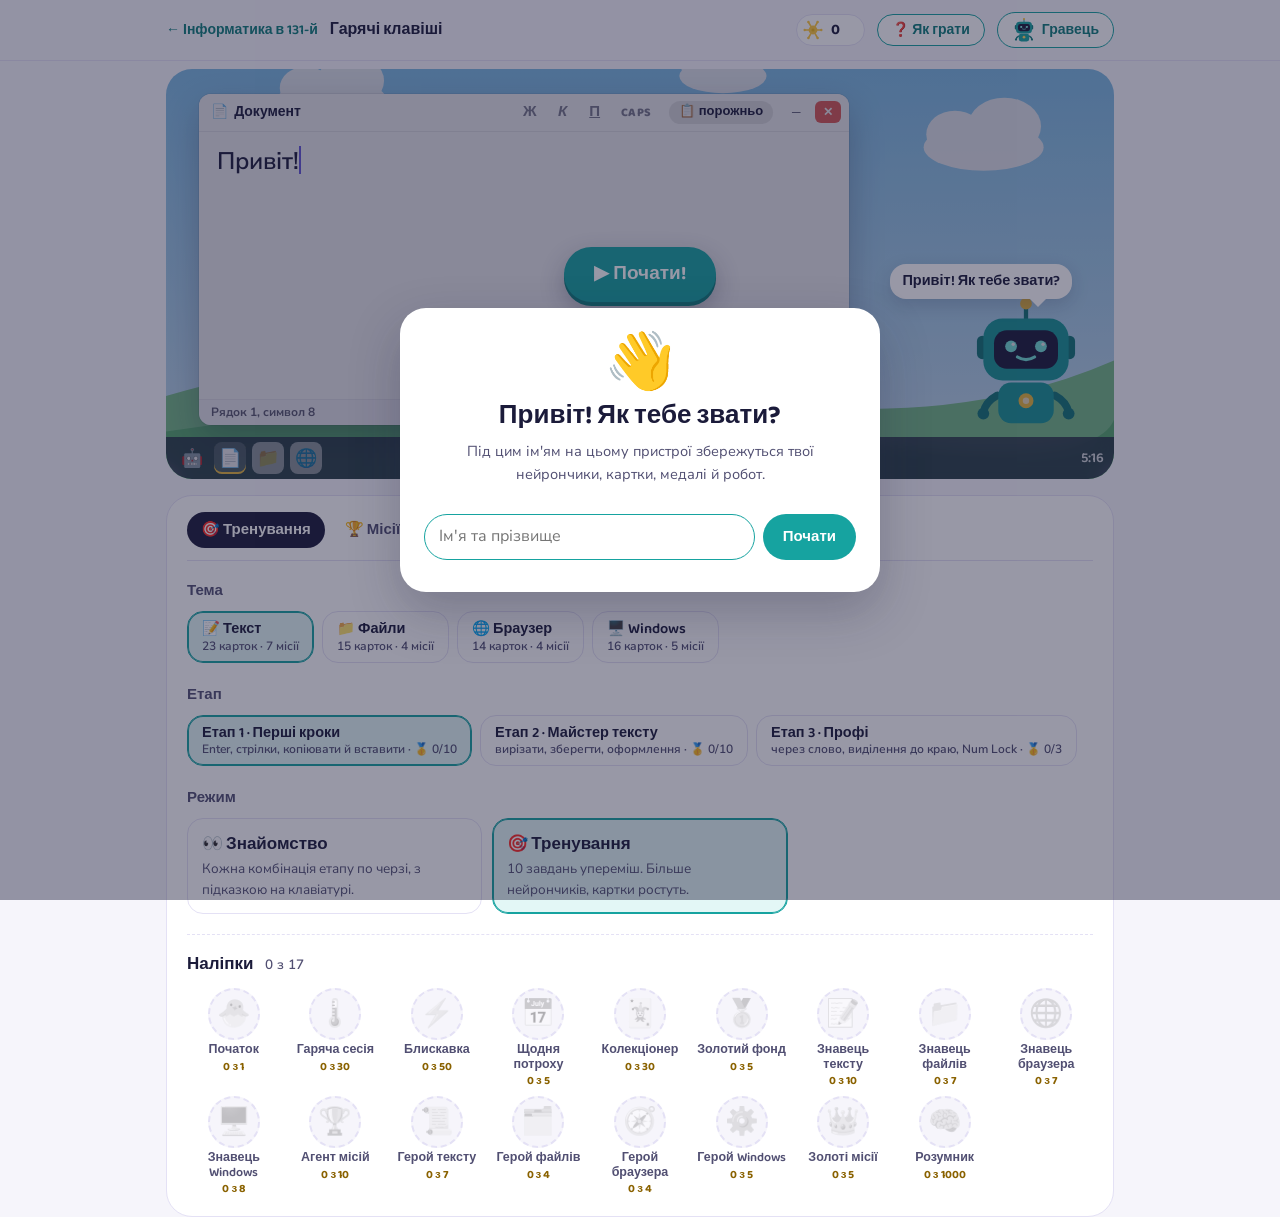
==== index.html @ dd0ccffc "Show a complete sticker with a solid yellow circle A sticker whose progress is complete but not yet " ====
<!DOCTYPE html>
<html lang="uk">
<head>
<meta charset="UTF-8">
<meta name="viewport" content="width=device-width, initial-scale=1.0">
<title>Гарячі клавіші · Інформатика в 131-й</title>
<link rel="stylesheet" href="fonts/fonts.css">
<link rel="manifest" href="manifest.webmanifest">
<link rel="icon" type="image/png" href="icons/icon-192.png">
<meta name="theme-color" content="#16A3A0">
<style>
  :root{
    --bg:#F6F5FB; --ink:#1B1B3A; --ink-soft:#514F72; --surface:#FFFFFF; --line:#E4E1F5;
    --purple:#6C5CE7; --purple-dark:#5340c9; --teal:#16A3A0; --teal-dark:#0E7C7A; --coral:#FF6B4A;
    --yellow:#FFC93C; --pink:#FF5D9E; --blue:#2D9CDB;
    --radius-s:10px; --radius-m:16px; --radius-l:26px;
    --key-plain:#F3F2FA; --key-mod:#E6E2FF;
  }
  *{box-sizing:border-box;}
  body{margin:0; background:var(--bg); color:var(--ink); font-family:'Nunito Sans',sans-serif; line-height:1.6; -webkit-font-smoothing:antialiased;}
  h1,h2,h3{font-family:'Baloo 2',sans-serif; font-weight:700; margin:0; color:var(--ink);}
  button{font:inherit;}
  [hidden]{display:none !important;}
  .container{max-width:980px; margin:0 auto; padding:0 16px;}

  /* ---------- Верхня панель ---------- */
  .topbar{position:sticky; top:0; z-index:10; background:rgba(246,245,251,.92); backdrop-filter:blur(6px); border-bottom:1px solid var(--line);}
  .topbar-inner{max-width:980px; margin:0 auto; padding:12px 16px; display:flex; align-items:center; gap:12px;}
  .back-link{font-family:'Baloo 2',sans-serif; font-weight:600; font-size:14px; color:var(--teal-dark); text-decoration:none; white-space:nowrap;}
  .back-link:hover{text-decoration:underline;}
  .game-title{font-family:'Baloo 2',sans-serif; font-weight:700; font-size:16px; white-space:nowrap; overflow:hidden; text-overflow:ellipsis; color:var(--ink); text-decoration:none;}
  .game-title:hover{color:var(--teal-dark);}
  .top-btn{font-family:'Baloo 2',sans-serif; font-weight:700; font-size:14px; border:1.5px solid var(--teal); background:var(--surface); color:var(--teal-dark); border-radius:999px; padding:4px 14px; cursor:pointer; white-space:nowrap;}
  .top-btn:hover{background:#E3F7F6;}
  @media (max-width:560px){ .game-title{display:none;} .top-btn .long{display:none;} .top-btn{padding:4px 11px;} .topbar-inner{gap:8px;} }
  main{padding:16px 0 40px;}

  .neuron-counter{display:flex; align-items:center; gap:6px; margin-left:auto; background:var(--surface); border:1.5px solid var(--line); border-radius:999px; padding:3px 12px 3px 4px; font-family:'Baloo 2',sans-serif; font-weight:700; font-size:15px; white-space:nowrap;}
  .neuron-counter svg{width:24px; height:24px;}
  #neuronCount{display:inline-block; min-width:1.4em; transition:transform .25s ease;}
  #neuronCount.pop{transform:scale(1.35);}
  .nico{display:inline-block; width:1.15em; height:1.15em; vertical-align:-.22em;}
  .player-btn{display:inline-flex; align-items:center; gap:6px; max-width:200px; overflow:hidden; text-overflow:ellipsis;}
  .pb-bot{display:inline-block; width:24px; flex-shrink:0;}
  .pb-bot svg{display:block; width:100%; height:auto;}

  /* ---------- Робочий стіл ---------- */
  .desk{position:relative; margin-top:8px; height:clamp(320px, 44vw, 410px); border-radius:var(--radius-l); overflow:hidden;
    background-color:#BFE6FF; background-size:cover; background-position:center bottom; user-select:none;}
  .appwin{position:absolute; left:3.5%; top:6%; width:min(650px, 70%); bottom:54px; display:flex; flex-direction:column;
    background:var(--w-bg); color:var(--w-ink); border-radius:12px; overflow:hidden; box-shadow:0 14px 34px rgba(27,27,58,.28), 0 0 0 1px rgba(27,27,58,.08);}
  .titlebar{display:flex; align-items:center; gap:6px; height:38px; flex:none; padding:0 8px 0 12px; background:var(--w-head); color:var(--w-head-ink);
    font-family:'Baloo 2',sans-serif; font-weight:700; font-size:14px; border-bottom:1px solid rgba(27,27,58,.08);}
  .titlebar .t{flex:1; min-width:60px; white-space:nowrap; overflow:hidden; text-overflow:ellipsis;}
  .titlebar .wbtn{width:26px; height:22px; border-radius:6px; display:flex; align-items:center; justify-content:center; font-size:12px; opacity:.75;
    border:none; background:none; color:inherit; padding:0; font-family:inherit; cursor:pointer;}
  .titlebar .wbtn:hover{opacity:1; background:rgba(127,127,127,.22);}
  .appwin{transition:transform .28s ease, opacity .28s ease; transform-origin:8% 112%;}
  .appwin.min{transform:scale(.06); opacity:0; pointer-events:none;}
  .appwin.closed{transform:scale(.9); opacity:0; pointer-events:none;}
  .tbi.start{cursor:pointer;}
  .start-menu{position:absolute; left:8px; bottom:48px; z-index:5; width:min(320px, 70%); background:rgba(27,27,58,.95); color:#fff; border-radius:12px; padding:12px;
    display:grid; grid-template-columns:repeat(2, 1fr); gap:8px; box-shadow:0 10px 30px rgba(0,0,0,.3);}
  .start-menu .sm-title, .start-menu .sm-foot{grid-column:1 / -1; font-family:'Baloo 2',sans-serif; font-weight:700; font-size:13px; opacity:.8;}
  .start-menu .sm-foot{padding-top:6px; border-top:1px solid rgba(255,255,255,.15);}
  .start-menu button{display:flex; align-items:center; gap:8px; border:none; border-radius:10px; padding:8px 10px; background:rgba(255,255,255,.1); color:#fff;
    font-family:'Baloo 2',sans-serif; font-weight:700; font-size:14px; cursor:pointer; text-align:left;}
  .start-menu button span{font-size:20px;}
  .start-menu button:hover{background:rgba(255,255,255,.2);}
  .start-menu button.on{outline:2px solid var(--yellow);}
  .wctl{cursor:pointer; border-radius:4px; padding:0 3px;}
  .wctl:hover{background:rgba(127,127,127,.25);}
  .os .wctl{pointer-events:auto;}
  .oswin .ttl .ctls{display:flex; gap:4px;}
  .titlebar .wbtn.x{background:rgba(232,69,60,.85); color:#fff; opacity:1; border:none; padding:0; font:inherit; font-size:12px; cursor:pointer;}
  .titlebar .wbtn.x:hover{background:#E8453C;}
  .tb{min-width:26px; height:24px; padding:0 6px; border-radius:6px; display:flex; align-items:center; justify-content:center; font-family:'Baloo 2',sans-serif; font-size:15px; color:inherit; opacity:.55; border:1.5px solid transparent;}
  .tb.on{opacity:1; border-color:var(--w-caret); background:rgba(255,255,255,.12);}
  .tb.b{font-weight:800;} .tb.i{font-style:italic;} .tb.u{text-decoration:underline;}
  .tb.caps{font-size:12px; font-weight:800; letter-spacing:.5px;}
  .clip{display:flex; align-items:center; gap:4px; max-width:34%; margin:0 4px; padding:1px 10px; border-radius:999px; background:rgba(127,127,127,.16); font-size:13px; white-space:nowrap; overflow:hidden; text-overflow:ellipsis; font-weight:700;}
  .clip.flash{animation:flash .6s ease;}
  @keyframes flash{30%{background:var(--yellow); color:var(--ink); transform:scale(1.08);}}
  .doc{flex:1; overflow:auto; padding:10px 18px; font-size:clamp(16px, min(2.3vw, 3.4vh), 24px); font-weight:600; line-height:1.6; white-space:pre-wrap; word-break:break-word; cursor:text;}
  .doc .b{font-weight:800;} .doc .i{font-style:italic;} .doc .u{text-decoration:underline; text-decoration-thickness:2px; text-underline-offset:3px;}
  .doc .s{background:var(--w-sel); border-radius:2px;}
  .caret{display:inline-block; width:0; height:1.15em; vertical-align:-.2em; border-left:2.5px solid var(--w-caret); margin-right:-2.5px; animation:blink 1s steps(1) infinite;}
  .desk.typing .caret{animation:none;}
  @keyframes blink{50%{border-left-color:transparent;}}
  @media (max-height:760px){ body.playing .statusbar{display:none;} }
  .statusbar{display:flex; gap:14px; padding:3px 12px; font-size:12px; font-weight:700; opacity:.7; background:var(--w-bar); border-top:1px solid rgba(27,27,58,.07);}
  .saved-toast{position:absolute; right:12px; top:44px; padding:3px 12px; border-radius:999px; background:#16803C; color:#fff; font-family:'Baloo 2',sans-serif; font-weight:700; font-size:13px; opacity:0; transition:opacity .2s ease;}
  .saved-toast.show{opacity:1;}
  .appwin.shake{animation:shake .32s ease;}
  @keyframes shake{25%{transform:translateX(-6px);} 50%{transform:translateX(5px);} 75%{transform:translateX(-3px);}}

  .taskbar{position:absolute; left:0; right:0; bottom:0; height:42px; display:flex; align-items:center; gap:6px; padding:0 10px;
    background:rgba(27,27,58,.72); backdrop-filter:blur(6px); color:#fff;}
  .tbi{width:32px; height:32px; border-radius:8px; display:flex; align-items:center; justify-content:center; font-size:18px; opacity:.55;}
  .tbi.on{opacity:1; background:rgba(255,255,255,.16); box-shadow:inset 0 -2px 0 var(--yellow);}
  button.tbi{border:none; color:inherit; padding:0; font:inherit; font-size:18px; cursor:pointer;}
  button.tbi:hover{background:rgba(255,255,255,.26);}
  .tbi.on.min{background:none; box-shadow:inset 0 -2px 0 rgba(255,255,255,.55);}
  .tbi.start{opacity:1;}
  .clock{margin-left:10px; font-family:'Baloo 2',sans-serif; font-weight:600; font-size:14px; opacity:.9;}
  .tb-stats{display:flex; gap:6px; margin-left:auto; min-width:0; overflow:hidden;}
  .tb-stats .stat{background:rgba(255,255,255,.14); color:rgba(255,255,255,.85); border-radius:999px; padding:1px 10px; font-size:12px; white-space:nowrap;}
  .tb-stats .stat b{font-family:'Baloo 2',sans-serif; font-weight:800; font-size:14.5px; color:#fff; margin-right:3px;}
  .tb-stats .stat.hot{background:rgba(255,201,60,.45);}
  .tb-stats .stat.warn{background:rgba(232,69,60,.7);}
  @media (max-width:700px){ .tb-stats .stat:nth-child(n+4){display:none;} }
  body.playing .desk{height:clamp(240px, calc(100vh - 420px), 410px);}

  .robot{position:absolute; right:2.5%; bottom:46px; width:clamp(84px, 13vw, 128px); z-index:2; transition:transform .2s ease;}
  .robot svg{display:block; width:100%; height:auto; overflow:visible;}
  .robot.hop{animation:hop .5s ease;}
  @keyframes hop{40%{transform:translateY(-12px);}}
  /* Жарти робота: клік по тулубу чи голові */
  .robot{cursor:pointer;}
  .robot.giggle{animation:giggle 1.4s ease;}
  @keyframes giggle{10%,30%,50%,70%{transform:rotate(-6deg) translateY(-3px);} 20%,40%,60%,80%{transform:rotate(6deg);}}
  .robot.salute{animation:salute .9s ease;}
  @keyframes salute{20%{transform:translateY(-6px) scale(1.06);} 45%{transform:translateY(0) scale(1);}}
  .robot.horse{animation:horse 1.8s ease;}
  @keyframes horse{15%,45%,75%{transform:translateY(-10px) rotate(-4deg);} 30%,60%,90%{transform:translateY(0) rotate(3deg);}}
  .robot .acc{transform-box:view-box;}
  .robot.cap-flip .acc{transform-origin:60px 0; animation:capflip 3s ease;}
  @keyframes capflip{12%,88%{transform:scaleX(-1);}}
  .robot.bow-fly{animation:bowfly 2s ease;}
  @keyframes bowfly{30%,70%{transform:translateY(-34px);}}
  .robot.bow-fly .acc{transform-origin:78px 22px; animation:bowspin 2s linear;}
  @keyframes bowspin{to{transform:rotate(1440deg);}}
  .robot.antenna{animation:salute .6s ease 2;}
  .robot.cool{animation:cool 2.4s ease;}
  @keyframes cool{20%,80%{transform:rotate(-6deg) translateY(-3px);}}
  .robot.vroom{animation:vroom 2.8s ease;}
  @keyframes vroom{5%,15%,25%,35%,45%{transform:translateX(-2px) rotate(-1deg);} 10%,20%,30%,40%,50%{transform:translateX(2px) rotate(1deg);}
    65%,80%{transform:translateX(-40px) rotate(-8deg);}}
  .robot.shake{animation:shake .5s ease 2;}
  @keyframes shake{20%,60%{transform:translateX(-6px);} 40%,80%{transform:translateX(6px);}}
  .robot.drain{animation:drain 2.6s ease;}
  @keyframes drain{40%,85%{transform:translateY(8px) scaleY(.9) rotate(-4deg); filter:grayscale(.8) brightness(.7);}}
  .robot.panic{animation:panic .4s ease 6;}
  @keyframes panic{25%{transform:translateY(-14px) rotate(-8deg);} 75%{transform:translateY(-14px) rotate(8deg);}}
  .bubble{position:absolute; right:calc(2.5% + 18px); bottom:calc(46px + clamp(84px, 13vw, 128px) * 1.05); z-index:5; max-width:min(260px, 30%);
    background:#fff; color:var(--ink); border-radius:16px; padding:8px 12px; font-family:'Baloo 2',sans-serif; font-weight:600; font-size:14.5px; line-height:1.3;
    box-shadow:0 6px 18px rgba(27,27,58,.18);}
  .bubble::after{content:""; position:absolute; right:26px; bottom:-8px; border:8px solid transparent; border-top-color:#fff; border-bottom:0;}
  .bubble:empty{display:none;}
  .bubble.ok{background:#DDF4E6;} .bubble.ok::after{border-top-color:#DDF4E6;}
  .bubble.bad{background:#FFE9E2;} .bubble.bad::after{border-top-color:#FFE9E2;}
  @media (max-width:700px){
    .appwin{width:auto; right:3.5%;}
    .robot{width:64px; bottom:48px; opacity:.95;}
    .bubble{max-width:62%; bottom:118px; font-size:13px;}
  }
  .start-over{position:absolute; inset:0; z-index:4; display:flex; align-items:center; justify-content:center; background:rgba(27,27,58,.12);}
  .start-over{pointer-events:none;}
  .start-over .btn{pointer-events:auto; box-shadow:0 4px 0 var(--teal-dark), 0 10px 24px rgba(27,27,58,.3);}
  .focus-note{position:absolute; inset:0; z-index:5; display:flex; align-items:center; justify-content:center; background:rgba(251,250,254,.8);
    font-family:'Baloo 2',sans-serif; font-size:20px; font-weight:700; color:var(--teal-dark); cursor:pointer;}

  /* ---------- Панелі ---------- */
  .panel{background:var(--surface); border:1.5px solid var(--line); border-radius:var(--radius-l); padding:20px; margin-top:16px;}
  .tabs{display:flex; gap:6px; flex-wrap:wrap; margin:-4px 0 18px; padding-bottom:12px; border-bottom:1.5px solid var(--line);}
  .tab{font-family:'Baloo 2',sans-serif; font-weight:700; font-size:15px; border:none; background:none; color:var(--ink-soft); padding:6px 14px; border-radius:999px; cursor:pointer;}
  .tab:hover{background:var(--bg);}
  .tab.on{background:var(--ink); color:#fff;}
  .tab-count{font-size:12px; background:var(--yellow); color:var(--ink); border-radius:999px; padding:0 7px; margin-left:2px;}
  .opt + .opt{margin-top:20px;}
  .opt h3{font-size:15px; color:var(--ink-soft); margin-bottom:8px;}
  .seg{display:flex; flex-wrap:wrap; gap:8px;}
  .seg button{font-family:'Baloo 2',sans-serif; font-weight:600; font-size:14.5px; line-height:1.25; text-align:left; border:1.5px solid var(--line); background:var(--surface); color:var(--ink); padding:8px 14px; border-radius:var(--radius-m); cursor:pointer; transition:all .15s ease;}
  .seg button small{display:block; font-family:'Nunito Sans',sans-serif; font-weight:600; font-size:12px; color:var(--ink-soft);}
  .seg button:hover:not(:disabled){border-color:var(--teal);}
  .seg button.on{background:#E3F7F6; border-color:var(--teal); box-shadow:inset 0 0 0 1px var(--teal);}
  .seg button:disabled{opacity:.45; cursor:not-allowed;}
  .note-small{font-size:13px; color:var(--ink-soft); margin:6px 0 0;}

  .btn{font-family:'Baloo 2',sans-serif; font-weight:700; font-size:15px; border:none; border-radius:999px; padding:10px 20px; cursor:pointer;}
  .btn-primary{background:var(--teal); color:#fff;}
  .btn-primary:hover{background:var(--teal-dark);}
  .btn-big{font-size:19px; padding:12px 30px; box-shadow:0 4px 0 var(--teal-dark);}
  .btn-big:active{transform:translateY(2px); box-shadow:0 2px 0 var(--teal-dark);}
  .btn-ghost{background:var(--bg); color:var(--ink); border:1.5px solid var(--line);}
  .btn-ghost:hover{border-color:var(--teal);}
  .btn-small{font-size:13.5px; padding:7px 14px;}
  .btn:disabled{opacity:.5; cursor:not-allowed;}
  .link-btn{border:none; background:none; color:var(--teal-dark); font-weight:700; font-size:12.5px; cursor:pointer; padding:0; text-decoration:underline;}
  .link-btn.danger{color:#C2410C;}

  /* Вибір: шпалери, робот, теми */
  .cards{display:grid; gap:10px; grid-template-columns:repeat(auto-fill, minmax(118px, 1fr));}
  .pick{position:relative; border:1.5px solid var(--line); background:var(--surface); border-radius:var(--radius-m); padding:0; cursor:pointer; overflow:hidden; text-align:center; transition:all .15s ease;}
  .pick:hover:not(:disabled){border-color:var(--teal); transform:translateY(-2px);}
  .pick.on{border-color:var(--teal); box-shadow:0 0 0 2px var(--teal);}
  .pick:disabled{cursor:not-allowed;}
  .pick .label{display:block; font-family:'Baloo 2',sans-serif; font-weight:700; font-size:14.5px; line-height:1.2; padding:7px 6px 2px;}
  .pick small{display:block; font-size:11.5px; font-weight:600; color:var(--ink-soft); line-height:1.25; padding:0 6px 8px;}
  .pick .label:last-child{padding-bottom:10px;}
  .wall-prev{height:62px; background-size:cover; background-position:center bottom;}
  .pick:disabled .wall-prev, .pick:disabled .theme-prev{filter:grayscale(1) opacity(.45);}
  .pick .bot-prev{display:block; width:62px; margin:10px auto 0;}
  .pick .bot-prev svg{display:block; width:100%; height:auto; overflow:visible;}
  .pick:disabled .bot-prev svg{filter:brightness(0) opacity(.16);}
  .theme-prev{height:62px; padding:10px 12px 0; background:var(--bg);}
  .theme-prev i{display:block; height:100%; border-radius:8px 8px 0 0; overflow:hidden; box-shadow:0 0 0 1px rgba(27,27,58,.1);}
  .theme-prev i::before{content:""; display:block; height:12px; background:var(--h);}
  .theme-prev i::after{content:"Аа|"; display:block; padding:2px 8px; text-align:left; font-weight:800; font-size:14px; background:var(--b); color:var(--k); height:100%;}
  .swatches{display:flex; gap:10px; margin-top:12px; flex-wrap:wrap;}
  .swatch{width:34px; height:34px; border-radius:50%; border:3px solid #fff; box-shadow:0 0 0 1.5px var(--line); cursor:pointer; padding:0;}
  .swatch.on{box-shadow:0 0 0 3px var(--ink);}

  /* Режими */
  .modes{display:grid; grid-template-columns:repeat(auto-fill, minmax(min(280px, 100%), 1fr)); gap:10px;}
  .mode{text-align:left; border:1.5px solid var(--line); background:var(--surface); border-radius:var(--radius-m); padding:12px 14px; cursor:pointer; transition:all .15s ease; font-size:13.5px; color:var(--ink-soft);}
  .mode b{display:block; font-family:'Baloo 2',sans-serif; font-weight:700; font-size:17px; color:var(--ink);}
  .mode:hover{border-color:var(--teal);}
  .mode.on{background:#E3F7F6; border-color:var(--teal); box-shadow:inset 0 0 0 1px var(--teal);}

  /* ---------- Гра ---------- */
  .play-panel{position:relative;}
  .exit-btn{position:absolute; top:14px; right:14px; z-index:2; border-radius:999px; border:1.5px solid var(--line); background:var(--surface); color:var(--ink-soft); font-family:'Baloo 2',sans-serif; font-size:14px; font-weight:700; line-height:1; padding:9px 14px; cursor:pointer; white-space:nowrap;}
  .exit-btn:hover{border-color:var(--coral); color:var(--coral);}
  .play-panel{padding-top:14px; padding-bottom:16px;}
  .play-info{font-family:'Baloo 2',sans-serif; font-weight:600; font-size:13px; line-height:1.3; color:var(--ink-soft);}
  .task{display:flex; align-items:center; gap:12px; margin-right:118px; padding:8px 14px; border-radius:var(--radius-m); background:#FBFAFE; border:1.5px solid var(--line);}
  .task-body{flex:1; min-width:0;}
  .task-text{font-family:'Baloo 2',sans-serif; font-weight:700; font-size:clamp(19px, 2.6vw, 25px); line-height:1.25;}
  .task-num{font-family:'Baloo 2',sans-serif; font-weight:800; font-size:14px; color:var(--teal-dark); background:#E3F7F6; border-radius:999px; padding:2px 10px; white-space:nowrap;}
  .hint{display:flex; align-items:center; flex-wrap:wrap; gap:4px 10px; margin:8px 0 10px; font-size:14px; color:var(--ink-soft); min-height:34px;}
  .kbd{display:inline-block; font-family:'Baloo 2',sans-serif; font-weight:800; font-size:16px; line-height:1.5; color:var(--ink); background:var(--surface); border:1.5px solid var(--line); border-bottom-width:3px; border-radius:7px; padding:0 9px; min-width:30px; text-align:center;}
  .kbd.mod{background:var(--key-mod);}
  .plus{font-weight:800; color:var(--ink-soft);}
  .hint-btn{font-family:'Baloo 2',sans-serif; font-weight:700; font-size:14px; border:1.5px dashed var(--yellow); background:#FFFBEF; color:#8A6200; border-radius:999px; padding:3px 14px; cursor:pointer;}
  .hint-btn:hover{background:#FFF4D6;}
  .hint .tipline{font-size:13.5px;}

  /* Екранна клавіатура */
  .kb{--k:min(44px, calc((min(100vw, 980px) - 150px) / 18.5)); --g:4px; display:flex; gap:calc(var(--k) * .5); justify-content:center; user-select:none;}
  .kb-block{display:flex; flex-direction:column; gap:var(--g);}
  .kb-row{display:flex; gap:var(--g);}
  body:not(.fkeys) .kb-row.fn{display:none;}   /* F-клавіші потрібні лише в темах «Файли», «Браузер», «Windows» */
  .kb-row.fn{margin-bottom:calc(var(--k) * .1);}
  .key, .gap{flex:none; width:calc(var(--k) * var(--w, 1) + var(--g) * (var(--w, 1) - 1)); height:calc(var(--k) * .8);}
  .kb-row.fn .key, .kb-row.fn .gap{height:calc(var(--k) * .62);}
  .key{position:relative; border-radius:7px; display:flex; align-items:center; justify-content:center; padding:0 3px;
    font-family:'Baloo 2',sans-serif; font-weight:700; font-size:calc(var(--k) * .3); line-height:1; color:var(--ink); background:var(--key-plain);
    border:1.5px solid rgba(27,27,58,.12); border-bottom-width:3px; transition:transform .08s ease, box-shadow .08s ease, background .08s ease; white-space:nowrap; overflow:hidden;}
  .key.letter{font-size:calc(var(--k) * .4);}
  .key .uk{position:absolute; right:4px; bottom:2px; font-size:calc(var(--k) * .25); color:var(--ink-soft); font-weight:600;}
  .key .up{position:absolute; left:4px; top:2px; font-size:calc(var(--k) * .24); color:var(--ink-soft);}
  .key.mod{background:var(--key-mod);}
  .key.small{font-size:calc(var(--k) * .24);}
  .key.next{background:var(--ink); color:#fff; border-color:var(--ink); transform:translateY(-2px); box-shadow:0 0 0 3px var(--yellow);}
  .key.next .uk, .key.next .up{color:rgba(255,255,255,.7);}
  .key.press{background:var(--yellow); color:var(--ink); transform:translateY(2px); border-bottom-width:1.5px;}
  .key.press .uk, .key.press .up{color:var(--ink);}

  /* ---------- Картки ---------- */
  .stage-title{display:flex; align-items:baseline; gap:10px; margin:18px 0 8px; font-family:'Baloo 2',sans-serif; font-weight:700; font-size:16px;}
  .stage-title:first-child{margin-top:0;}
  .stage-title small{font-family:'Nunito Sans',sans-serif; font-weight:600; font-size:13px; color:var(--ink-soft);}
  .hk-cards{display:grid; grid-template-columns:repeat(auto-fill, minmax(min(200px, 100%), 1fr)); gap:10px;}
  .hk{position:relative; border:1.5px solid var(--line); border-radius:var(--radius-m); padding:10px 12px 10px; background:var(--surface);}
  .hk.l1{background:#FFF6EE; border-color:#F2C49B;} .hk.l2{background:#F4F6FA; border-color:#C5CCDA;} .hk.l3{background:#FFFBEF; border-color:#F5D98A;}
  .hk.soon{opacity:.5; border-style:dashed;}
  .hk .keys{display:flex; flex-wrap:wrap; align-items:center; gap:4px; margin-bottom:6px; padding-right:28px;}
  .hk .keys .kbd{font-size:14px;}
  .hk h4{font-family:'Baloo 2',sans-serif; font-weight:700; font-size:15.5px; line-height:1.2; margin:0;}
  .hk p{margin:2px 0 6px; font-size:12.5px; color:var(--ink-soft); line-height:1.35;}
  .hk .lvl{position:absolute; top:8px; right:10px; font-size:22px; line-height:1;}
  .hk .lvl.none{filter:grayscale(1); opacity:.25;}
  .bar{height:8px; border-radius:999px; background:var(--line); overflow:hidden;}
  .bar i{display:block; height:100%; border-radius:999px; background:linear-gradient(90deg, var(--yellow), var(--coral));}
  .hk .prog{display:flex; align-items:center; gap:8px; font-size:11.5px; font-weight:700; color:var(--ink-soft);}
  .hk .prog .bar{flex:1;}

  /* ---------- Місії ---------- */
  .comps{display:grid; grid-template-columns:repeat(auto-fill, minmax(min(380px, 100%), 1fr)); gap:12px;}
  .comp{position:relative; display:flex; flex-direction:column; gap:5px; border:1.5px solid var(--line); border-radius:var(--radius-m); padding:10px 12px; background:var(--surface); transition:border-color .15s ease, box-shadow .15s ease;}
  .comp.got{background:#FFFBEF; border-color:#F5D98A;}
  .comp.hl{box-shadow:0 0 0 3px var(--teal);}
  .comp-head{display:flex; align-items:center; gap:10px;}
  .comp-head .badge-ico{width:38px; height:38px;}
  .comp:not(.got) .comp-head .badge-ico{filter:grayscale(1) opacity(.35);}
  .comp-num{font-family:'Baloo 2',sans-serif; font-weight:600; font-size:12px; line-height:1.2; color:var(--ink-soft);}
  .comp h4{font-family:'Baloo 2',sans-serif; font-weight:700; font-size:17px; line-height:1.15; margin:0;}
  .comp-best{margin-left:auto; font-size:30px; line-height:1;}
  .comp-desc{font-size:13.5px; color:var(--ink-soft); line-height:1.4; margin:0;}
  .comp-rules{display:flex; flex-wrap:wrap; gap:4px;}
  .stage-chip{font-size:12.5px; font-weight:700; background:var(--bg); border-radius:999px; padding:2px 9px;}
  .comp-foot{display:flex; align-items:center; gap:8px; margin-top:auto; padding-top:2px; font-size:13px; font-weight:700;}
  .comp-foot .btn{margin-left:auto; white-space:nowrap; padding:7px 13px;}

  /* ---------- Бейджики ---------- */
  .badge-ico{display:inline-block; width:1.4em; height:1.4em; vertical-align:-.3em; flex-shrink:0;}
  .badge-ico svg{display:block; width:100%; height:100%;}

  /* ---------- Вікна поверх ---------- */
  .overlay{position:fixed; inset:0; z-index:20; background:rgba(27,27,58,.45); display:none; align-items:center; justify-content:center; padding:16px;}
  .overlay.show{display:flex;}
  .win{background:var(--surface); border-radius:var(--radius-l); padding:26px 24px; max-width:480px; width:100%; text-align:center; box-shadow:0 20px 50px rgba(27,27,58,.25); max-height:90vh; overflow:auto;}
  .win h2{font-size:26px; margin-bottom:2px;}
  .win h3{font-size:16px; margin:18px 0 4px; text-align:left;}
  .win .sub{color:var(--ink-soft); font-size:14.5px; margin:0;}
  .win .sub:empty{display:none;}
  .win .big{font-size:56px; line-height:1; margin-bottom:6px; animation:bounce 1s ease infinite alternate;}
  @keyframes bounce{to{transform:translateY(-8px) rotate(-6deg);}}
  .win.left{text-align:left; max-width:600px;}
  .win.left p, .win.left li{font-size:14.5px;}
  .win.left ol{padding-left:20px; margin:6px 0;}
  .stars{font-size:44px; letter-spacing:6px; line-height:1; margin:12px 0 14px;}
  .stars span{display:inline-block; animation:star-in .4s ease both;}
  .stars span:nth-child(2){animation-delay:.25s;} .stars span:nth-child(3){animation-delay:.5s;}
  .stars .dim{filter:grayscale(1); opacity:.25;}
  @keyframes star-in{from{transform:scale(0) rotate(-90deg);} to{transform:scale(1) rotate(0);}}
  .result{display:flex; justify-content:center; gap:10px; flex-wrap:wrap; margin-bottom:12px;}
  .result div{background:var(--bg); border-radius:var(--radius-m); padding:8px 14px; min-width:105px;}
  .result b{display:block; font-family:'Baloo 2',sans-serif; font-weight:800; font-size:26px; line-height:1.1; color:var(--teal-dark);}
  .result small{font-size:13px; color:var(--ink-soft);}
  .gain{display:inline-flex; align-items:center; gap:6px; font-family:'Baloo 2',sans-serif; font-weight:800; font-size:22px; color:#8A6200; background:#FFF4D6; border-radius:999px; padding:2px 16px; margin-bottom:8px;}
  .gain .nico{width:26px; height:26px;}
  .ups{display:flex; flex-wrap:wrap; justify-content:center; gap:6px; margin:4px 0 10px;}
  .up-chip{font-family:'Baloo 2',sans-serif; font-weight:700; font-size:14px; background:var(--bg); border-radius:999px; padding:3px 12px;}
  .unlock{border:2px dashed var(--yellow); border-radius:var(--radius-m); padding:10px 12px 12px; margin:4px 0 14px; animation:star-in .5s ease .6s both;}
  .unlock b{font-family:'Baloo 2',sans-serif; font-size:17px;}
  .next-unlock{font-size:13px; color:var(--ink-soft); margin:2px 0 12px;}
  .next-unlock .bar{margin-top:4px;}

  /* ---------- Наліпки ---------- */
  .stickers-box{margin-top:20px; padding-top:16px; border-top:1.5px dashed var(--line);}
  .st-head{display:flex; align-items:center; gap:6px 12px; flex-wrap:wrap;}
  .st-head h3{font-size:17px;}
  .st-head span{font-size:13.5px; font-weight:600; color:var(--ink-soft);}
  .stickers{display:grid; grid-template-columns:repeat(auto-fill, minmax(86px, 1fr)); gap:8px; margin-top:10px;}
  .sticker{display:flex; flex-direction:column; align-items:center; gap:3px; text-align:center; cursor:pointer; font-family:'Baloo 2',sans-serif; font-weight:700; font-size:12.5px; line-height:1.15;}
  .sticker .st-ico{position:relative; overflow:hidden; width:52px; height:52px; border-radius:50%; display:flex; align-items:center; justify-content:center; font-size:27px;
    background:radial-gradient(circle at 35% 30%, #FFFFFF, #FFF1C2); border:3px solid #FFC93C; box-shadow:0 3px 0 #E0A800;}
  .sticker.no{color:var(--ink-soft); font-weight:600;}
  .sticker.no .st-ico{background:var(--bg); border:2px dashed var(--line); box-shadow:none;}
  .sticker.no .st-ico span{filter:grayscale(1); opacity:.3;}
  .sticker.new .st-ico{animation:beat .6s ease 2;}
  @keyframes beat{50%{transform:scale(1.4);}}
  /* Ще не отримана наліпка знизу вгору заповнюється кольором на стільки, скільки вже зібрано */
  .st-part{position:absolute; left:0; right:0; bottom:0; height:var(--fill); overflow:hidden; background:#FFE08A; border-top:2px solid #E0A800;}
  .st-part span{position:absolute; left:0; right:0; bottom:0; height:48px; display:flex; align-items:center; justify-content:center;}
  .sticker.no .st-ico .st-part, .sticker.no .st-ico .st-part span{filter:none; opacity:1;}
  /* Зібрано все, що треба: замість сірого пунктиру — суцільне жовте коло, лінії зверху немає */
  .sticker.no.full .st-ico{border:3px solid #FFC93C;}
  .sticker.full .st-part{border-top:none;}
  .sticker small{font-size:11.5px; font-weight:700; color:#8A6200;}
  .unlock-list{display:flex; flex-wrap:wrap; justify-content:center; gap:10px 18px; margin-top:8px;}
  .unlock-list .sticker{width:96px;}
  .mbox{border:2px dashed var(--teal); border-radius:var(--radius-m); padding:10px 12px; margin:4px 0 14px; font-size:14px;}
  .mbox.fail{border-color:var(--coral);}
  .mbox.all{border-style:solid; border-color:var(--yellow); background:#FFFBEF; font-family:'Baloo 2',sans-serif; font-weight:700; font-size:15.5px;}
  .comps > .mbox.all{grid-column:1 / -1; margin:0;}
  .mbox.final{position:relative; padding-right:58px; border-color:var(--yellow); background:#FFFBEF; text-align:left;}
  .win-actions{display:flex; gap:10px; justify-content:center; flex-wrap:wrap; margin-top:6px;}
  #overlay .win-actions{margin:0 0 14px;}   /* кнопки результату — під зірками, над показниками */
  .confetti{position:fixed; top:-20px; width:10px; height:16px; border-radius:3px; z-index:30; pointer-events:none; animation:fall linear forwards;}
  @keyframes fall{to{transform:translateY(110vh) rotate(720deg);}}

  .field{display:flex; gap:8px; margin:14px 0 6px;}
  .field input{flex:1; min-width:0; font:inherit; font-size:16px; padding:9px 14px; border:1.5px solid var(--line); border-radius:999px; outline:none; color:var(--ink);}
  .field input:focus{border-color:var(--teal);}
  .known{display:flex; flex-wrap:wrap; gap:8px; justify-content:center; margin:14px 0 4px;}
  .chip-btn{font-family:'Baloo 2',sans-serif; font-weight:600; font-size:14px; border:1.5px solid var(--line); background:var(--surface); color:var(--ink); border-radius:999px; padding:5px 14px; cursor:pointer;}
  .chip-btn:hover{border-color:var(--teal);}

  .share-ico{position:absolute; top:10px; right:10px; width:38px; height:38px; border-radius:var(--radius-s); border:1.5px solid var(--line); background:var(--surface); color:var(--teal-dark); cursor:pointer; display:flex; align-items:center; justify-content:center; padding:0;}
  .share-ico svg{width:26px; height:26px;}
  .share-ico:hover{border-color:var(--teal); background:#E3F7F6;}
  .share-ico.done{border-color:#16803C; color:#16803C;}
  .mbox.final .share-ico{top:50%; transform:translateY(-50%);}

  /* Профіль */
  .win.prof{position:relative; text-align:left;}
  /* Хрестик угорі праворуч закриває вікно */
  .prof-close{position:absolute; top:14px; right:14px; z-index:1; width:34px; height:34px; border-radius:50%; border:1.5px solid var(--line); background:var(--surface); color:var(--ink-soft); font-size:16px; font-weight:700; line-height:1; cursor:pointer;}
  .prof-close:hover{border-color:var(--coral); color:var(--coral);}
  .prof-foot .share-ico{position:static;}   /* «поділитися» — унизу праворуч, поруч із «скинути мій прогрес» */
  .win.prof h2{text-align:center; font-size:24px;}
  .prof-avatar{position:relative; width:150px; margin:0 auto 6px; padding:16px 26px 8px; border-radius:var(--radius-l); background:linear-gradient(180deg, #E3F7F6, #F6F5FB);}
  .prof-avatar svg{display:block; width:100%; height:auto; overflow:visible;}
  .prof-avatar .badge-ico{position:absolute; top:-8px; right:-10px; width:52px; height:52px;}
  .prof-stats{display:flex; justify-content:center; flex-wrap:wrap; gap:6px 16px; margin:4px 0 6px; font-size:14px; color:var(--ink-soft);}
  .prof-stats b{font-family:'Baloo 2',sans-serif; font-size:17px; color:var(--ink);}
  .players{display:flex; flex-direction:column; gap:6px; margin-top:8px;}
  .pl-row{display:flex; align-items:center; gap:10px; border:1.5px solid var(--line); border-radius:var(--radius-m); padding:6px 8px 6px 10px; background:var(--surface);}
  .pl-row.me{border-color:var(--teal); background:#F2FBF7;}
  .pl-row .pb-bot{width:30px;}
  .pl-name{flex:1; min-width:0; font-family:'Baloo 2',sans-serif; font-weight:700; font-size:15.5px; overflow:hidden; text-overflow:ellipsis; white-space:nowrap;}
  .pl-name small{display:block; font-family:'Nunito Sans',sans-serif; font-weight:600; font-size:12px; color:var(--ink-soft);}
  .pl-you{font-family:'Baloo 2',sans-serif; font-weight:700; font-size:13px; color:var(--teal-dark); padding:0 6px;}
  .pl-del{width:30px; height:30px; border-radius:50%; border:none; background:none; color:var(--ink-soft); font-size:15px; cursor:pointer;}
  .pl-del:hover{background:#FFEFE9; color:#C2410C;}
  .prof-foot{display:flex; align-items:center; justify-content:space-between; gap:10px; margin-top:16px; padding-top:12px; border-top:1.5px dashed var(--line);}

  /* Перегляд за посиланням */
  body.ro .neuron-counter, body.ro #playerBtn{display:none;}
  .ach-head{display:flex; align-items:center; gap:20px; flex-wrap:wrap;}
  .ach-head .prof-avatar{margin:0; flex-shrink:0;}
  .ach-head h2{font-size:28px; line-height:1.15;}
  .ach-head .prof-stats{justify-content:flex-start; margin:6px 0 2px;}
  .cert-kicker{font-family:'Baloo 2',sans-serif; font-weight:600; font-size:13px; letter-spacing:.8px; text-transform:uppercase; color:var(--ink-soft);}
  .share-sec h3{font-size:15px; color:var(--ink-soft); margin:18px 0 8px;}
  .share-date{color:var(--ink-soft); font-size:13.5px;}
  .medals{display:grid; grid-template-columns:repeat(auto-fill, minmax(110px, 1fr)); gap:10px;}
  .medal-item{position:relative; display:flex; flex-direction:column; align-items:center; gap:4px; text-align:center; border:1.5px solid var(--line); border-radius:var(--radius-m); padding:10px 6px 8px;}
  .medal-item.got{background:#FFFBEF; border-color:#F5D98A;}
  .medal-item .badge-ico{width:44px; height:44px;}
  .medal-item:not(.got) .badge-ico{filter:grayscale(1) opacity(.3);}
  .medal-item .m{position:absolute; top:4px; right:6px; font-size:22px; line-height:1;}
  .medal-item small{font-family:'Baloo 2',sans-serif; font-weight:600; font-size:12.5px; line-height:1.2; color:var(--ink-soft);}
  .medal-item.got small{color:var(--ink);}
  .cert{border:2px solid #F5D98A; border-radius:var(--radius-l); padding:20px; background:linear-gradient(180deg, #FFFBEF 0%, #FFFFFF 45%);}
  .cert-head{display:flex; align-items:center; gap:14px; flex-wrap:wrap;}
  .cert-head .badge-ico{width:62px; height:62px;}
  .cert-head h2{font-size:28px; line-height:1.1;}
  .cert-medal{margin-left:auto; text-align:center; font-size:50px; line-height:1;}
  .cert-medal small{display:block; font-family:'Baloo 2',sans-serif; font-weight:700; font-size:14px; color:var(--ink-soft);}
  .cert-who{margin:12px 0 14px; font-size:15px;}
  .res-table{border-collapse:collapse; font-size:14px; width:100%;}
  .res-table th, .res-table td{padding:7px 8px; border-bottom:1px solid var(--line); text-align:left; vertical-align:middle;}
  .res-table th{font-family:'Baloo 2',sans-serif; font-weight:600; color:var(--ink-soft);}
  .share-actions{display:flex; gap:10px; flex-wrap:wrap; align-items:center; margin-top:22px;}
  .teacher-links{display:grid; gap:6px; margin-top:8px;}
  .tl-row{display:flex; align-items:center; gap:10px; border:1.5px solid var(--line); border-radius:var(--radius-m); padding:6px 8px 6px 12px; font-size:14px; font-weight:700;}
  .tl-row span{flex:1;}

  .toast{position:fixed; left:50%; bottom:24px; z-index:40; transform:translate(-50%, 20px); opacity:0; pointer-events:none;
    background:var(--ink); color:#fff; font-family:'Baloo 2',sans-serif; font-weight:600; font-size:15px; padding:8px 18px; border-radius:999px;
    box-shadow:0 8px 20px rgba(27,27,58,.25); transition:opacity .2s ease, transform .2s ease;}
  .toast.show{opacity:1; transform:translate(-50%, 0);}
  @media (max-width:600px){ .panel{padding:16px 14px;} }

  /* ---------- Програми на робочому столі: провідник, браузер, Windows ---------- */
  .appwin .fx, .appwin .bw{display:none;}
  .appwin[data-app="files"] .fx, .appwin[data-app="web"] .bw{display:flex;}
  .appwin:not([data-app="doc"]) .doc, .appwin:not([data-app="doc"]) .statusbar, .appwin:not([data-app="doc"]) #docTools{display:none;}
  .appwin.off{display:none;}
  #docTools{display:contents;}

  .fx{flex:1; flex-direction:column; min-height:0; position:relative; font-size:clamp(14px, min(1.7vw, 2.6vh), 17px); font-weight:700;}
  .fx-addr{display:flex; align-items:center; gap:6px; padding:6px 12px; border-bottom:1px solid rgba(127,127,127,.2); font-size:.88em; white-space:nowrap; overflow:hidden; flex:none;}
  .fx-addr span{opacity:.6;}
  .fx-list{flex:1; overflow:auto; padding:4px 6px;}
  .fx-row{display:grid; grid-template-columns:30px 1fr auto; align-items:center; gap:8px; padding:2px 8px; border-radius:6px; border:1.5px solid transparent;}
  .fx-row .ic{font-size:1.25em; line-height:1.3;}
  .fx-row .ty{font-size:.78em; opacity:.6; font-weight:600;}
  .fx-row.sel{background:var(--w-sel);}
  .fx-row.focus{border-color:var(--w-caret);}
  .fx-row.cut{opacity:.45;}
  .fx-row.new{animation:flash .6s ease;}
  .ren{background:var(--w-bg); outline:2px solid var(--w-caret); padding:0 4px; border-radius:3px;}
  .ren .hl{background:var(--w-sel);}
  .fx-empty{padding:14px 10px; opacity:.55; font-weight:600;}
  .fx-status{display:flex; gap:12px; padding:3px 12px; font-size:12px; opacity:.75; border-top:1px solid rgba(127,127,127,.2); background:var(--w-bar); flex:none;}
  .fx-pop{position:absolute; inset:0; z-index:3; display:flex; align-items:center; justify-content:center; background:rgba(27,27,58,.4);}
  .fx-pop .pc{background:var(--w-bg); color:var(--w-ink); border-radius:12px; padding:12px 20px; text-align:center; font-size:14px; font-weight:700; box-shadow:0 10px 30px rgba(0,0,0,.3);}
  .fx-pop .big{font-size:52px; line-height:1.1;}
  .fx-pop small{display:block; opacity:.6; font-weight:600;}
  .spin{display:inline-block; animation:spin .7s linear;}
  @keyframes spin{to{transform:rotate(360deg);}}

  .bw{flex:1; flex-direction:column; min-height:0; position:relative;}
  .bw-tabs{display:flex; gap:4px; padding:6px 8px 0; background:var(--w-bar); flex:none; overflow:hidden;}
  .bw-tab{display:flex; align-items:center; gap:6px; flex:0 1 170px; min-width:0; padding:4px 10px; border-radius:8px 8px 0 0; font-size:12.5px; font-weight:700; opacity:.6; white-space:nowrap; background:rgba(127,127,127,.14);}
  .bw-tab .t{flex:1; overflow:hidden; text-overflow:ellipsis;}
  .bw-tab.on{opacity:1; background:var(--w-bg);}
  .bw-tab.new{animation:flash .6s ease;}
  .bw-bar{display:flex; align-items:center; gap:8px; padding:5px 10px; border-bottom:1px solid rgba(127,127,127,.2); font-size:13px; flex:none;}
  .bw-nav{opacity:.35; font-size:15px; font-weight:800;}
  .bw-nav.on{opacity:1;}
  .bw-addr{flex:1; min-width:0; padding:2px 12px; border-radius:999px; background:rgba(127,127,127,.14); font-weight:700; white-space:nowrap; overflow:hidden;}
  .bw-addr.focus{outline:2px solid var(--w-caret); background:var(--w-bg);}
  .bw-addr .hl{background:var(--w-sel);}
  .bw-star{font-size:17px; line-height:1;}
  .bw-zoom{font-size:12px; padding:0 8px; border-radius:999px; background:var(--yellow); color:var(--ink); font-weight:800;}
  .bw-page{flex:1; overflow:hidden; padding:8px 18px; line-height:1.45; position:relative; scroll-behavior:smooth;}
  .bw-page h2{font-size:1.35em; color:inherit; margin:0 0 4px;}
  .bw-page p{margin:0 0 8px; font-weight:600;}
  .bw-page table{border-collapse:collapse; margin:4px 0 10px;}
  .bw-page td{border:1px solid rgba(127,127,127,.35); padding:1px 10px; font-weight:600;}
  .bw-page mark{background:#FFE27A; color:#1B1B3A; border-radius:3px;}
  .bw-page mark.cur{background:#FF9A5A;}
  .bw-find{position:absolute; top:4px; right:10px; z-index:2; display:flex; align-items:center; gap:8px; padding:4px 10px; border-radius:8px; background:var(--w-bg); box-shadow:0 4px 14px rgba(27,27,58,.25); font-size:13px; font-weight:700;}
  .bw-find .q{min-width:80px; border-bottom:2px solid var(--w-caret);}
  .bw-center{text-align:center; padding-top:14px;}
  .bw-center .big{font-size:46px; line-height:1.1;}
  .bw-tiles{display:flex; gap:10px; flex-wrap:wrap; justify-content:center; margin-top:12px;}
  .bw-tiles span{padding:6px 12px; border-radius:10px; background:rgba(127,127,127,.14); font-weight:700; font-size:13px;}

  .os{position:absolute; inset:0; pointer-events:none;}
  .os-area{position:absolute; left:0; right:0; top:0; bottom:42px;}
  .oswin{position:absolute; display:flex; flex-direction:column; background:var(--w-bg); color:var(--w-ink); border-radius:10px; overflow:hidden;
    box-shadow:0 8px 22px rgba(27,27,58,.25); transition:left .25s ease, top .25s ease, width .25s ease, height .25s ease, opacity .2s ease, transform .2s ease;}
  .oswin .ttl{flex:none; height:28px; display:flex; align-items:center; gap:6px; padding:0 10px; font-family:'Baloo 2',sans-serif; font-weight:700; font-size:13px; background:var(--w-bar);}
  .oswin .ttl .t{flex:1;}
  .oswin.act{box-shadow:0 14px 34px rgba(27,27,58,.35), 0 0 0 2px var(--w-caret);}
  .oswin.act .ttl{background:var(--w-head); color:var(--w-head-ink);}
  .oswin .bd{flex:1; padding:8px 12px; font-size:13px; font-weight:700; overflow:hidden;}
  .oswin .bd .sub{font-weight:600; opacity:.65;}
  .oswin .row{display:flex; justify-content:space-between; gap:8px; padding:2px 0; border-bottom:1px solid rgba(127,127,127,.18);}
  .oswin.hang .bd{filter:grayscale(1) opacity(.6);}
  .oswin .hangnote{flex:none; padding:2px 10px; font-size:12px; font-weight:800; background:#FFE9E2; color:#C2410C;}
  .os-start{position:absolute; left:8px; bottom:48px; z-index:2; width:min(300px, 60%); background:rgba(27,27,58,.94); color:#fff; border-radius:12px; padding:12px;
    display:grid; grid-template-columns:repeat(4, 1fr); gap:8px; font-size:11.5px; font-weight:700; text-align:center;}
  .os-start div{display:flex; flex-direction:column; align-items:center; gap:2px;}
  .os-start div span{font-size:22px;}
  .os-start .foot{grid-column:1 / -1; flex-direction:row; justify-content:space-between; padding-top:6px; border-top:1px solid rgba(255,255,255,.15);}
  .os-lock{position:absolute; inset:0; z-index:2; background:linear-gradient(160deg, #2D2A6E, #16A3A0); color:#fff; display:flex; flex-direction:column; align-items:center; justify-content:center; text-align:center; font-family:'Baloo 2',sans-serif;}
  .os-lock .clk{font-size:64px; font-weight:800; line-height:1;}
  .os-lock .msg{font-size:15px; opacity:.9; margin-top:8px;}
  .os-snip{position:absolute; inset:0 0 42px 0; z-index:2; background:rgba(27,27,58,.5); display:flex; justify-content:center;}
  .os-snip .sbar{margin-top:10px; height:max-content; background:#fff; color:var(--ink); border-radius:10px; padding:5px 14px; font-weight:800; font-size:13px; box-shadow:0 6px 18px rgba(0,0,0,.25);}
  .os-snip .sel{position:absolute; left:30%; top:30%; width:26%; height:30%; border:2px dashed #fff; background:rgba(255,255,255,.15);}
  .os-panel{position:absolute; right:22%; bottom:48px; z-index:2; width:min(240px, 46%); background:rgba(255,255,255,.97); color:var(--ink); border-radius:12px; padding:10px 12px; font-size:12.5px; font-weight:700; box-shadow:0 10px 30px rgba(0,0,0,.25);}
  .os-panel h5{margin:0 0 6px; font-family:'Baloo 2',sans-serif; font-size:14px;}
  .os-panel .it{padding:4px 8px; border-radius:8px; background:var(--bg); margin-top:4px;}
  .os-panel .emo{display:grid; grid-template-columns:repeat(6, 1fr); gap:4px; font-size:20px; text-align:center;}
  .os-switch{position:absolute; left:12%; right:22%; top:28%; z-index:3; display:flex; gap:12px; justify-content:center; padding:14px; background:rgba(27,27,58,.8); border-radius:14px; color:#fff; font-size:12px; font-weight:700;}
  .os-switch div{width:90px; text-align:center; padding:8px 4px; border-radius:10px; background:rgba(255,255,255,.1);}
  .os-switch div span{display:block; font-size:28px;}
  .os-switch div.on{outline:3px solid var(--yellow);}
  .os-shut{position:absolute; left:28%; top:28%; z-index:2; background:#fff; color:var(--ink); border-radius:12px; padding:12px 18px; font-weight:800; font-size:14px; box-shadow:0 10px 30px rgba(0,0,0,.3);}
  .tb-lang{font-family:'Baloo 2',sans-serif; font-weight:800; font-size:12px; margin-left:10px; padding:0 6px; border-radius:6px; background:rgba(255,255,255,.14);}
  .tb-lang.flash{animation:flash .6s ease;}
  .tbi.act{opacity:1; background:rgba(255,255,255,.22); box-shadow:inset 0 -2px 0 var(--yellow);}
  .tbi.open{opacity:1; box-shadow:inset 0 -2px 0 rgba(255,255,255,.55);}

  /* Збирання комбінації мишкою на екранній клавіатурі */
  .kb.clickable .key{cursor:pointer;}
  .kb.clickable .key:hover{border-color:var(--teal); box-shadow:0 0 0 2px #9FE0DE;}
  .key.latch{background:var(--purple); color:#fff; border-color:var(--purple-dark);}
  .screen-note{background:#EEF0FF; color:#3D2FA8; border-radius:var(--radius-s); padding:5px 12px; font-size:13.5px; font-weight:700;}
  body.playing.fkeys .desk{height:clamp(220px, calc(100vh - 424px), 410px);}
  /* Цифровий блок клавіатури — лише в завданнях про Num Lock */
  .kb-block.np{display:none;}
  body.numpad .kb-block.np{display:flex;}
  body.numpad .kb{--k:min(40px, calc((min(100vw, 980px) - 150px) / 23.5));}
  #tbNum{display:none;}
  body.numpad #tbNum{display:flex;}
  /* Знімок екрана в темі «Windows» */
  .os-flash{position:absolute; inset:0; z-index:3; background:#fff; animation:osflash .5s ease forwards;}
  @keyframes osflash{from{opacity:.9;} to{opacity:0;}}
  .os-shotlabel{position:absolute; left:50%; top:10px; transform:translateX(-50%); z-index:3; background:var(--ink); color:#fff; padding:4px 14px; border-radius:999px; font-family:'Baloo 2',sans-serif; font-weight:700; font-size:13px; white-space:nowrap;}
  .oswin.shot{animation:winshot .7s ease;}
  @keyframes winshot{30%{filter:brightness(1.7); box-shadow:0 0 0 5px #fff;}}
  body.fkeys .key, body.fkeys .kb .gap{height:calc(var(--k) * .72);}
  body.fkeys .kb-row.fn .key, body.fkeys .kb-row.fn .gap{height:calc(var(--k) * .52);}
  @media (max-height:760px){ body.playing .fx-status{display:none;} }
</style>
</head>
<body>

<div class="topbar"><div class="topbar-inner">
  <a class="back-link" href="https://cyrilreyda.github.io/">← Інформатика в 131-й</a>
  <a class="game-title" href="#" id="homeLink" title="До меню гри">Гарячі клавіші</a>
  <div class="neuron-counter" title="Нейрончики — твій досвід. За них відкриваються шпалери, робот-помічник, теми й місії.">
    <span id="neuronIco"></span><span id="neuronCount">0</span>
  </div>
  <button class="top-btn" id="guideBtn" type="button">❓<span class="long"> Як грати</span></button>
  <button class="top-btn player-btn" id="playerBtn" type="button" title="Профіль гравця"><span class="pb-bot" id="playerBot"></span><span class="long" id="playerName">Гравець</span></button>
</div></div>

<main class="container">
  <!-- Робочий стіл -->
  <section class="desk" id="desk" aria-label="Робочий стіл">
    <div class="appwin" id="appwin" data-app="doc">
      <div class="titlebar"><span id="winIco">📄</span><span class="t" id="docTitle">Документ</span>
        <span id="docTools"><span class="tb b" id="tbB" title="Жирний">Ж</span><span class="tb i" id="tbI" title="Курсив">К</span><span class="tb u" id="tbU" title="Підкреслений">П</span>
        <span class="tb caps" id="tbCaps" title="Caps Lock">CAPS</span><span class="tb caps" id="tbNum" title="Num Lock">NUM</span>
        <span class="clip" id="clip" title="Буфер обміну">📋 <span id="clipText">порожньо</span></span></span>
        <button type="button" class="wbtn" id="winMin" title="Згорнути">─</button><button type="button" class="wbtn x" id="winClose" title="Закрити">✕</button></div>
      <div class="doc" id="doc"></div>
      <div class="statusbar"><span id="stPos">Рядок 1, символ 1</span><span id="stChars"></span></div>
      <div class="fx" id="filesView"></div>
      <div class="bw" id="webView"></div>
      <div class="saved-toast" id="savedToast">💾 Збережено</div>
    </div>
    <div class="os" id="osLayer" hidden></div>
    <div class="taskbar">
      <span class="tbi start" id="tbStart" title="Меню">🤖</span><span id="tbApps" style="display:contents"></span>
      <div class="tb-stats" id="stats"></div><span class="tb-lang" id="tbLang" hidden>УКР</span><span class="clock" id="clock"></span>
    </div>
    <div class="bubble" id="bubble"></div>
    <div class="robot" id="robot"></div>
    <div class="start-over" id="startBar"><button class="btn btn-primary btn-big" id="startBtn" type="button">▶ Почати!</button></div>
    <div class="start-menu" id="startMenu" hidden></div>
    <div class="focus-note" id="focusNote" hidden>Клацни тут, щоб продовжити</div>
  </section>

  <!-- Вибір режиму -->
  <section class="panel" id="setup">
    <div class="tabs" role="tablist">
      <button type="button" class="tab on" data-tab="paneTrain">🎯 Тренування</button>
      <button type="button" class="tab" data-tab="paneMissions">🏆 Місії <span class="tab-count" id="missionCount"></span></button>
      <button type="button" class="tab" data-tab="paneCards">🃏 Картки <span class="tab-count" id="cardCount"></span></button>
      <button type="button" class="tab" data-tab="paneDesk">🎨 Мій стіл</button>
    </div>

    <div class="pane" id="paneTrain">
      <div class="opt"><h3>Тема</h3><div class="seg" id="segTheme"></div></div>
      <div class="opt"><h3>Етап</h3><div class="seg" id="segStage"></div></div>
      <div class="opt"><h3>Режим</h3><div class="modes" id="segMode"></div></div>
    </div>
    <div class="pane" id="paneMissions" hidden><div class="seg topic-seg" id="segTopicM" style="margin-bottom:14px"></div><div class="comps" id="missionList"></div></div>
    <div class="pane" id="paneCards" hidden><div class="seg topic-seg" id="segTopicC" style="margin-bottom:14px"></div><div id="cardList"></div></div>
    <div class="pane" id="paneDesk" hidden>
      <div class="opt"><h3>Шпалери</h3><div class="cards" id="wallCards"></div></div>
      <div class="opt"><h3>Робот-помічник</h3><div class="cards" id="accCards"></div><div class="swatches" id="swatches"></div></div>
      <div class="opt"><h3>Тема вікон</h3><div class="cards" id="themeCards"></div></div>
    </div>
    <div class="stickers-box">
      <div class="st-head"><h3>Наліпки</h3><span id="stickerCount"></span></div>
      <div class="stickers" id="stickers"></div>
    </div>
  </section>

  <!-- Гра -->
  <section class="panel play-panel" id="play" hidden>
    <button class="exit-btn" id="exitBtn" type="button" title="Вийти до меню">← До меню</button>
    <div class="task"><span class="task-num" id="taskNum"></span><div class="task-body"><div class="play-info" id="playInfo"></div><div class="task-text" id="taskText"></div></div></div>
    <div class="hint" id="hint"></div>
    <div class="kb" id="kb" aria-hidden="true"></div>
  </section>

  <section class="panel" id="shareView" hidden></section>
</main>

<!-- Результат -->
<div class="overlay" id="overlay">
  <div class="win" role="dialog" aria-labelledby="winTitle">
    <div class="big" id="wBig">🏆</div>
    <h2 id="winTitle"></h2>
    <p class="sub" id="wSub"></p>
    <div class="stars" id="wStars"></div>
    <div class="win-actions">
      <button class="btn btn-primary" id="againBtn" type="button">🔁 Ще раз</button>
      <button class="btn btn-ghost" id="toSetupBtn" type="button">До меню</button>
    </div>
    <div class="result" id="wResult"></div>
    <div id="wGain"></div>
    <div id="wMission"></div>
    <div id="wUnlock"></div>
  </div>
</div>

<!-- Вибір гравця -->
<div class="overlay" id="nameOverlay">
  <div class="win" role="dialog" aria-labelledby="nameTitle">
    <div class="big">👋</div>
    <h2 id="nameTitle">Привіт! Як тебе звати?</h2>
    <p class="sub">Під цим ім'ям на цьому пристрої збережуться твої нейрончики, картки, медалі й робот.</p>
    <div class="known" id="knownPlayers"></div>
    <form class="field" id="nameForm">
      <input id="nameInput" maxlength="24" placeholder="Ім'я та прізвище" autocomplete="off">
      <button class="btn btn-primary" type="submit">Почати</button>
    </form>
    <p class="note-small" id="nameErr"></p>
    <button class="btn btn-ghost btn-small" id="nameCancel" type="button" hidden>Скасувати</button>
  </div>
</div>

<!-- Профіль -->
<div class="overlay" id="profileOverlay">
  <div class="win prof" role="dialog" aria-labelledby="profTitle">
    <button class="prof-close" id="profClose" type="button" title="Закрити вікно" aria-label="Закрити вікно">✕</button>
    <div class="prof-avatar" id="profAvatar"></div>
    <h2 id="profTitle"></h2>
    <div class="prof-stats" id="profStats"></div>
    <h3>Гравці на цьому пристрої</h3>
    <div class="players" id="playerList"></div>
    <form class="field" id="addForm">
      <input id="addInput" maxlength="24" placeholder="Ім'я нового гравця" autocomplete="off">
      <button class="btn btn-primary" type="submit">＋ Додати</button>
    </form>
    <p class="note-small" id="addErr"></p>
    <div class="prof-foot">
      <button class="link-btn danger" id="resetBtn" type="button">скинути мій прогрес</button>
      <div id="profShare"></div>
    </div>
  </div>
</div>

<!-- Як грати -->
<div class="overlay" id="guideOverlay">
  <div class="win left" role="dialog" aria-labelledby="guideTitle">
    <h2 id="guideTitle">Як грати</h2>
    <ol>
      <li>Обери етап і режим, натисни «Почати».</li>
      <li>Читай завдання й натискай комбінацію на справжній клавіатурі. Що вона робить, одразу видно в документі.</li>
      <li>Кнопка «💡 Підказка» показує клавіші, але нейрончиків тоді менше.</li>
      <li>Кожна комбінація — картка. Вона росте від бронзи до золота, якщо виконувати її правильно кілька днів поспіль.</li>
      <li>Місії — ланцюжок завдань на час. Медаль залежить від помилок, підказок і швидкості.</li>
      <li>Фіолетова примітка 🖱️ означає, що комбінацію забирає браузер або Windows. Тоді збирай її мишкою: клацай клавіші на екранній клавіатурі по черзі.</li>
    </ol>
    <p>Модифікатори (Ctrl, Shift, Alt) треба тримати, поки натискаєш другу клавішу. Розкладка клавіатури значення не має.</p>
    <h3>Для вчителя</h3>
    <p><a href="guide/index.html" target="_blank" rel="noopener" style="color:var(--teal-dark); font-weight:700">Інструкція для вчителя: можливості, особливості, ідеї для уроку →</a></p>
    <p class="note-small">Посилання відкриває потрібний етап або місію. Місія за посиланням доступна навіть тоді, коли учень ще не назбирав на неї нейрончиків.</p>
    <div class="teacher-links" id="teacherLinks"></div>
    <div class="win-actions" style="margin-top:16px"><button class="btn btn-ghost" id="guideClose" type="button">Закрити</button></div>
  </div>
</div>

<div class="toast" id="toast" role="status" aria-live="polite"></div>

<script>
/* ================= Довідники клавіш ================= */
// Літери української розкладки за фізичною клавішею (event.code), щоб гра працювала за будь-якої розкладки
const UK = { KeyQ:'й',KeyW:'ц',KeyE:'у',KeyR:'к',KeyT:'е',KeyY:'н',KeyU:'г',KeyI:'ш',KeyO:'щ',KeyP:'з',BracketLeft:'х',BracketRight:'ї',
  KeyA:'ф',KeyS:'і',KeyD:'в',KeyF:'а',KeyG:'п',KeyH:'р',KeyJ:'о',KeyK:'л',KeyL:'д',Semicolon:'ж',Quote:'є',
  KeyZ:'я',KeyX:'ч',KeyC:'с',KeyV:'м',KeyB:'и',KeyN:'т',KeyM:'ь',Comma:'б',Period:'ю',Backslash:'ґ',Backquote:'\'' };
const DIGIT_SHIFT = { Digit1:'!',Digit2:'"',Digit3:'№',Digit4:';',Digit5:'%',Digit6:':',Digit7:'?',Digit8:'*',Digit9:'(',Digit0:')',Minus:'_',Equal:'+' };
const LEFT_HAND = new Set(['KeyQ','KeyW','KeyE','KeyR','KeyT','KeyA','KeyS','KeyD','KeyF','KeyG','KeyZ','KeyX','KeyC','KeyV','KeyB']);
const MOD_CODES = new Set(['ControlLeft','ControlRight','ShiftLeft','ShiftRight','AltLeft','AltRight','MetaLeft','MetaRight']);

const KEY_LABEL = { Enter:'Enter', Space:'пробіл', Backspace:'Backspace', Delete:'Delete', Escape:'Esc', Tab:'Tab', CapsLock:'Caps Lock',
  ArrowLeft:'←', ArrowRight:'→', ArrowUp:'↑', ArrowDown:'↓', Home:'Home', End:'End', PageUp:'Page Up', PageDown:'Page Down', Insert:'Insert',
  Equal:'+', Minus:'-', Period:'.', Win:'Win', Ctrl:'Ctrl', Alt:'Alt', Shift:'Shift',
  NumpadAdd:'+', NumpadSubtract:'-', NumpadMultiply:'*', NumpadDivide:'/', NumpadDecimal:'.', NumpadEnter:'Enter', ContextMenu:'☰', PrintScreen:'PrtSc', NumLock:'Num Lock', ScrollLock:'Scroll Lock', Pause:'Pause' };
function keyLabel(code, ukr){
  if(KEY_LABEL[code]) return KEY_LABEL[code];
  if(/^Numpad\d$/.test(code)) return code.slice(6);
  if(/^Key[A-Z]$/.test(code)) return ukr ? UK[code].toUpperCase() : code.slice(3);
  if(/^Digit\d$/.test(code)) return code.slice(5);
  if(/^F\d+$/.test(code)) return code;
  return UK[code] ? UK[code].toUpperCase() : code;
}
// Комбінація записується як "Ctrl+Shift+KeyZ": модифікатори в сталому порядку + фізична клавіша
// Порядок, у якому комбінації пишуть у Windows: Ctrl + Shift + Esc, Win + Shift + S
const MOD_ORDER = ['Ctrl','Win','Alt','Shift'];
const comboOf = e => { const on = { Ctrl:e.ctrlKey, Win:e.metaKey, Alt:e.altKey, Shift:e.shiftKey }; return [...MOD_ORDER.filter(m=>on[m]), codeOf(e)].join('+'); };
// Деякі віддалені робочі столи й екранні клавіатури не передають event.code — тоді відновлюємо клавішу з event.key
const UK_CODE = Object.fromEntries(Object.entries(UK).map(([c, l])=>[l, c]));
const KEY_CODE = { ' ':'Space', Enter:'Enter', Backspace:'Backspace', Delete:'Delete', Escape:'Escape', Tab:'Tab', CapsLock:'CapsLock',
  ArrowLeft:'ArrowLeft', ArrowRight:'ArrowRight', ArrowUp:'ArrowUp', ArrowDown:'ArrowDown', Home:'Home', End:'End',
  Control:'ControlLeft', Shift:'ShiftLeft', Alt:'AltLeft', Meta:'MetaLeft', AltGraph:'AltRight',
  "'":'Quote', ';':'Semicolon', ',':'Comma', '.':'Period', '/':'Slash', '[':'BracketLeft', ']':'BracketRight', '-':'Minus', '=':'Equal', '`':'Backquote' };
function codeOf(e){
  if(e.code) return e.code;
  const k = e.key || '';
  if(KEY_CODE[k]) return KEY_CODE[k];
  if(/^[a-z]$/i.test(k)) return 'Key' + k.toUpperCase();
  if(/^\d$/.test(k)) return 'Digit' + k;
  return UK_CODE[k.toLowerCase()] || k;
}
const comboParts = c => c.split('+');
// Підписи для підказки: у "Shift+літера" показуємо українську літеру, в інших — латинську, як на клавіші
function comboLabels(combo){
  const p = comboParts(combo), code = p[p.length-1];
  const ukr = p.length === 2 && p[0] === 'Shift' && (UK[code] && !/^Arrow/.test(code));
  return p.map((x, i)=> i < p.length-1 ? x : keyLabel(x, ukr));
}
// Символ, який друкує клавіша: українська розкладка або латиниця (для рядка адреси)
function typedChar(combo, latin){
  const m = combo.match(/^(Shift\+)?(\w+)$/);
  if(!m) return null;
  const shift = !!m[1], code = m[2];
  if(code === 'Space') return ' ';
  if(latin){
    if(/^Key[A-Z]$/.test(code)) return shift ? code.slice(3) : code.slice(3).toLowerCase();
    if(/^Digit\d$/.test(code)) return code.slice(5);
    return { Period:'.', Slash:'/', Minus:'-' }[code] ?? null;
  }
  if(UK[code]) return shift ? UK[code].toUpperCase() : UK[code];
  if(/^Digit\d$/.test(code)) return shift ? DIGIT_SHIFT[code] : code.slice(5);
  return { Minus:shift ? '_' : '-', Slash:shift ? ',' : '.' }[code] ?? null;
}
const isTypingCombo = c => /^(Shift\+)?(Key[A-Z]|Digit\d|Numpad\d|NumpadDecimal|NumpadAdd|NumpadSubtract|Space|Backspace|Minus|Equal|Comma|Period|Slash|Semicolon|Quote|BracketLeft|BracketRight|Backquote|Backslash)$/.test(c);
// Для речень робота: «Ctrl + мінус» читається краще, ніж «Ctrl + -»
const spokenCombo = combo => comboLabels(combo).map(l=>({ '+':'плюс', '-':'мінус' }[l] || l)).join(' + ');
const kbdHTML = (labels, sep='+') => labels.map(l=>`<span class="kbd${MOD_ORDER.includes(l) ? ' mod' : ''}">${l}</span>`).join(`<span class="plus">${sep}</span>`);

/* ================= Картки (тема «Текст») ================= */
// У тексті завдання: | — курсор, [ … ] — виділення
// before — стан до «випадкової» дії (для Ctrl+Z), after — скасована дія (для Ctrl+Y)
const CARDS = [
  // ----- Етап 1 -----
  { id:'enter', stage:1, keys:['Enter'], name:'Новий рядок', what:'Переносить текст після курсора на новий рядок.', tip:'Enter — «ввести». Велика клавіша праворуч.', expect:['Enter'],
    tasks:[ { say:'Перенеси «Як справи?» на новий рядок', text:'Привіт!|Як справи?' },
            { say:'Розділи вірш на два рядки', text:'Сонце світить,|пташки співають.' },
            { say:'Почни новий рядок для другої справи', text:'1. Зробити уроки|' } ] },
  { id:'space', stage:1, keys:['пробіл'], name:'Пробіл', what:'Ставить проміжок між словами.', tip:'Найдовша клавіша. Натискай великим пальцем.', expect:['Space'],
    tasks:[ { say:'Слова злиплися — розділи їх пробілом', text:'Мій|друг' },
            { say:'Постав пробіл між словами', text:'Весела|перерва' },
            { say:'Розділи назву папки пробілом', text:'Нова|папка' } ] },
  { id:'backspace', stage:1, keys:['Backspace'], name:'Стерти ліворуч', what:'Стирає символ ліворуч від курсора.', tip:'Стрілочка на клавіші дивиться вліво — туди й стирає.', expect:['Backspace'],
    tasks:[ { say:'Зітри зайву літеру ліворуч від курсора', text:'Котикк| спить.' },
            { say:'Зітри зайву літеру ліворуч від курсора', text:'Школаа| — це цікаво.' },
            { say:'Зітри зайвий знак ліворуч від курсора', text:'Привіт!!| Як ти?' } ] },
  { id:'delete', stage:1, keys:['Delete'], name:'Стерти праворуч', what:'Стирає символ праворуч від курсора.', tip:'Delete — «видалити». Стирає те, що попереду.', expect:['Delete'],
    tasks:[ { say:'Зітри зайву літеру праворуч від курсора', text:'Зошит|т на парті.' },
            { say:'Зітри зайву літеру праворуч від курсора', text:'Принтер|р друкує.' },
            { say:'Зітри зайву літеру праворуч від курсора', text:'Сонце|е сяє.' } ] },
  { id:'lr', stage:1, keys:['←','→'], or:true, name:'Курсор ліворуч і праворуч', what:'Пересувають курсор на один символ.', tip:'Стрілки внизу праворуч. Куди дивиться стрілка — туди йде курсор.', expect:['ArrowLeft'],
    tasks:[ { say:'Пересунь курсор на один символ ліворуч', text:'Клавіша|', expect:['ArrowLeft'] },
            { say:'Пересунь курсор на один символ праворуч', text:'Кла|віша', expect:['ArrowRight'] },
            { say:'Постав курсор перед крапкою', text:'Кінець.|', expect:['ArrowLeft'] } ] },
  { id:'ud', stage:1, keys:['↑','↓'], or:true, name:'Курсор вгору і вниз', what:'Переносять курсор на рядок вище або нижче.', tip:'Стрілка вгору — на рядок вище, вниз — на рядок нижче.', expect:['ArrowUp'],
    tasks:[ { say:'Перейди на рядок вище', text:'Понеділок\nВівто|рок', expect:['ArrowUp'] },
            { say:'Перейди на рядок нижче', text:'Ран|ок\nВечір', expect:['ArrowDown'] },
            { say:'Перейди на рядок вище', text:'Яблуко\nГруша\nСли|ва', expect:['ArrowUp'] } ] },
  { id:'shift', stage:1, keys:['Shift','літера'], name:'Велика літера', what:'Поки тримаєш Shift, літера друкується великою.', tip:'Тримай Shift мізинцем іншої руки й натисни літеру.', expect:['Shift+KeyJ'],
    tasks:[ { say:'Ім\'я пишемо з великої! Надрукуй «О»', text:'|ксана читає.', expect:['Shift+KeyJ'] },
            { say:'Назва міста з великої! Надрукуй «К»', text:'|иїв — столиця України.', expect:['Shift+KeyR'] },
            { say:'Надрукуй велику літеру «Л»', text:'|ьвів — гарне місто.', expect:['Shift+KeyK'] },
            { say:'Надрукуй велику літеру «М»', text:'|арійка малює.', expect:['Shift+KeyV'] } ] },
  { id:'copy', stage:1, keys:['Ctrl','C'], name:'Копіювати', what:'Кладе копію виділеного в буфер обміну. Текст лишається на місці.', tip:'C — Copy, копія.', expect:['Ctrl+KeyC'],
    tasks:[ { say:'Скопіюй виділене слово', text:'Наш [робот] вчиться друкувати.' },
            { say:'Скопіюй виділене слово', text:'[Інформатика] — мій улюблений урок.' },
            { say:'Скопіюй виділене слово', text:'Файли зберігаються в [папках].' } ] },
  { id:'paste', stage:1, keys:['Ctrl','V'], name:'Вставити', what:'Вставляє вміст буфера обміну туди, де стоїть курсор.', tip:'V стоїть поруч із C: скопіював — вставив.', expect:['Ctrl+KeyV'],
    tasks:[ { say:'Встав слово з буфера обміну', clip:'кіт', text:'Мій | спить на клавіатурі.' },
            { say:'Встав слово з буфера обміну', clip:'миша', text:'Клавіатура і | — пристрої введення.' },
            { say:'Встав слово з буфера обміну', clip:'урок', text:'Цікавий | інформатики.' } ] },
  { id:'undo', stage:1, keys:['Ctrl','Z'], name:'Скасувати', what:'Повертає документ на крок назад.', tip:'Z — перша в нижньому ряду: крок назад.', expect:['Ctrl+KeyZ'],
    tasks:[ { say:'Ой! Слово стерлося. Поверни його', before:'Наш робот| вчиться друкувати.', text:'Наш | вчиться друкувати.' },
            { say:'Скасуй зайві літери', before:'Тиха вода|', text:'Тиха водаааа|' },
            { say:'Весь текст зник! Скасуй останню дію', before:'Мій вірш про весну.|', text:'|' } ] },
  // ----- Етап 2 -----
  { id:'cut', stage:2, keys:['Ctrl','X'], name:'Вирізати', what:'Прибирає виділене й кладе його в буфер обміну.', tip:'X схожа на розкриті ножиці.', expect:['Ctrl+KeyX'],
    tasks:[ { say:'Виріж зайве слово', text:'Кіт [кіт ]спить.' },
            { say:'Виріж виділене речення', text:'Привіт! [Тут нічого немає.]' },
            { say:'Виріж виділене слово', text:'Монітор показує [яскраве ]зображення.' } ] },
  { id:'all', stage:2, keys:['Ctrl','A'], name:'Виділити все', what:'Виділяє весь текст документа.', tip:'A — All, усе.', expect:['Ctrl+KeyA'],
    tasks:[ { say:'Виділи весь текст', text:'Перший рядок.\nДругий рядок.|' },
            { say:'Виділи весь текст', text:'Сонце, повітря|\nі вода.' } ] },
  { id:'save', stage:2, keys:['Ctrl','S'], name:'Зберегти', what:'Записує документ у файл. Зірочка * біля назви зникає.', tip:'S — Save, зберегти. Зберігай часто!', expect:['Ctrl+KeyS'],
    tasks:[ { say:'Збережи документ', text:'Мій твір про літо.|' },
            { say:'Не втрать роботу — збережи файл', text:'Домашнє завдання:\nвправа 5.|' } ] },
  { id:'redo', stage:2, keys:['Ctrl','Y'], name:'Повторити', what:'Повертає дію, яку ти щойно скасував.', tip:'Y стоїть поруч із T. Скасував забагато — Ctrl + Y.', expect:['Ctrl+KeyY','Ctrl+Shift+KeyZ'],
    tasks:[ { say:'Ти скасував зайве. Поверни дію', text:'Список: хліб|', after:'Список: хліб, молоко|' },
            { say:'Поверни скасоване привітання', text:'Привіт|', after:'Привіт, світе!|' } ] },
  { id:'bold', stage:2, keys:['Ctrl','B'], name:'Жирний', what:'Робить виділений текст жирним.', tip:'B — Bold, жирний.', expect:['Ctrl+KeyB'],
    tasks:[ { say:'Зроби виділене слово жирним', text:'[Увага]! Завтра екскурсія.' },
            { say:'Зроби тему жирною', text:'Тема: [Клавіатура]' } ] },
  { id:'italic', stage:2, keys:['Ctrl','I'], name:'Курсив', what:'Робить виділений текст похилим.', tip:'I — Italic, похилий.', expect:['Ctrl+KeyI'],
    tasks:[ { say:'Зроби ім\'я автора похилим', text:'Автор: [Леся Українка]' },
            { say:'Зроби виділене слово курсивом', text:'Комп\'ютерна [миша] має кнопки.' } ] },
  { id:'under', stage:2, keys:['Ctrl','U'], name:'Підкреслити', what:'Підкреслює виділений текст.', tip:'U — Underline, підкреслити.', expect:['Ctrl+KeyU'],
    tasks:[ { say:'Підкресли виділені слова', text:'Не забудь [домашнє завдання].' },
            { say:'Підкресли виділене слово', text:'Перевір [помилки] у тексті.' } ] },
  { id:'select', stage:2, keys:['Shift','←','→'], name:'Виділення стрілками', what:'Shift разом зі стрілкою виділяє текст по одному символу.', tip:'Тримай Shift і натискай стрілку.', expect:['Shift+ArrowRight'],
    tasks:[ { say:'Виділи одну літеру праворуч від курсора', text:'|Кіт', expect:['Shift+ArrowRight'] },
            { say:'Виділи останню літеру слова', text:'Сонце|', expect:['Shift+ArrowLeft'] },
            { say:'Виділи знак оклику', text:'Ура|!', expect:['Shift+ArrowRight'] } ] },
  { id:'homeend', stage:2, keys:['Home','End'], or:true, name:'Початок і кінець рядка', what:'Home — на початок рядка, End — у кінець.', tip:'Home — «дім», звідки все починається. End — «кінець».', expect:['Home'],
    tasks:[ { say:'Перейди на початок рядка', text:'Клавіатура — пристрій| введення.', expect:['Home'] },
            { say:'Перейди в кінець рядка', text:'Миша| — пристрій введення.', expect:['End'] },
            { say:'Перейди в кінець рядка', text:'Ра|нок\nВечір', expect:['End'] } ] },
  { id:'caps', stage:2, keys:['Caps Lock'], name:'Caps Lock', what:'Вмикає й вимикає друк самими великими літерами.', tip:'Над лівим Shift. Коли увімкнено, світиться CAPS.', expect:['CapsLock'],
    tasks:[ { say:'Увімкни режим великих літер', text:'Заголовок великими: |' },
            { say:'Ой, усе друкується великими! Вимкни цей режим', text:'ПРИВІТ|', caps:true } ] }
];
CARDS.forEach(c=>c.topic ||= 'text');
const cardById = id => CARDS.find(c=>c.id===id);
// Теми: кожна відкриває на робочому столі свою програму (app)
const TOPICS = [
  { id:'text', label:'📝 Текст', app:'doc', stages:[
      { n:1, name:'Перші кроки', desc:'Enter, стрілки, копіювати й вставити' },
      { n:2, name:'Майстер тексту', desc:'вирізати, зберегти, оформлення' },
      { n:3, name:'Профі', desc:'через слово, виділення до краю, Num Lock' } ],
    soon:[ ['Ctrl','←'], ['Ctrl','Home'], ['Ctrl','Backspace'], ['Ctrl','P'], ['Tab'] ] },
  { id:'files', label:'📁 Файли', app:'files', stages:[
      { n:1, name:'Перші кроки', desc:'вибрати, відкрити, назад, видалити' },
      { n:2, name:'Порядок у папках', desc:'перейменувати, копіювати, нова папка' },
      { n:3, name:'Профі', soon:true } ],
    soon:[ ['Alt','Enter'], ['Ctrl','F'], ['Alt','↑'], ['Ctrl','N'] ] },
  { id:'browser', label:'🌐 Браузер', app:'web', stages:[
      { n:1, name:'Перші кроки', desc:'оновити, масштаб, пошук на сторінці' },
      { n:2, name:'Вкладки й адреси', desc:'нова вкладка, закладка, назад' },
      { n:3, name:'Профі', soon:true } ],
    soon:[ ['Ctrl','H'], ['Ctrl','J'], ['Ctrl','Shift','Delete'], ['F11'] ] },
  { id:'win', label:'🖥️ Windows', app:'os', stages:[
      { n:1, name:'Перші кроки', desc:'Пуск, робочий стіл, перемкнути вікно' },
      { n:2, name:'Профі Windows', desc:'знімок екрана, диспетчер, вікна поруч' },
      { n:3, name:'Профі', desc:'мова Alt + Shift, знімки PrtSc' } ],
    soon:[ ['Win','I'], ['Win','Tab'], ['Win','R'], ['Win','Ctrl','D'] ] }
];
const topicOf = id => TOPICS.find(t=>t.id===id) || TOPICS[0];
const cardsOf = (topic, stage) => CARDS.filter(c=>c.topic === topic && (!stage || c.stage === stage));
// Комбінації, які забирає браузер або Windows: їх збирають мишкою на екранній клавіатурі
const isScreen = t => t.task.screen ?? !!t.card.screen;
const isBoth = t => !!(t.task.both ?? t.card.both);

/* ================= Місії ================= */
// Крок без text продовжує документ попереднього кроку; place ставить курсор або виділення в поточному тексті
const MISSIONS = [
  { id:'letter', stage:1, at:0, badge:'envelope', name:'Лист бабусі', limit:120, par:45, minAcc:70,
    desc:'Допоможи дописати лист: нові рядки, пробіли, велика літера.',
    steps:[
      { card:'enter', say:'Перенеси «Як справи?» на новий рядок', text:'Привіт, бабусю!|Як справи?' },
      { card:'space', say:'Слова злиплися — постав пробіл', text:'Привіт, бабусю!\nЯк справи? У мене|все добре.' },
      { card:'backspace', say:'Зітри зайву літеру ліворуч від курсора', text:'Привіт, бабусю!\nЯк справи? У мене все добрее|.' },
      { card:'shift', say:'Кличка кота — з великої. Надрукуй «М»', expect:['Shift+KeyV'], text:'Привіт, бабусю!\nЯк справи? У мене все добре.\nКіт |урчик передає привіт.' },
      { card:'undo', say:'Ой! Робот стер рядок про кота. Скасуй це', before:'Привіт, бабусю!\nЯк справи? У мене все добре.\nКіт Мурчик передає привіт.|', text:'Привіт, бабусю!\nЯк справи? У мене все добре.\n|' },
      { card:'delete', say:'Зітри зайву літеру праворуч від курсора', text:'Привіт, бабусю!\nЯк справи? У мене все добре.\nКіт Мурчик передає привіт.\nЦілую|ю!' }
    ] },
  { id:'paper', stage:1, at:30, badge:'pin', name:'Блог гімназії', limit:120, par:50, minAcc:70,
    desc:'Підготуй перший допис для шкільного блогу.',
    steps:[
      { card:'copy', say:'Скопіюй назву блогу', text:'[Шкільні новини]\nДопис 1' },
      { card:'paste', say:'Встав назву блогу в лапки', clip:'Шкільні новини', text:'Шкільні новини\nДопис 1\nЧитайте «|»!' },
      { card:'ud', say:'Перейди на рядок вище', expect:['ArrowUp'], text:'Шкільні новини\nДопис 1\nЧитайте «Шкільні| новини»!' },
      { card:'shift', say:'Новина з великої літери: надрукуй «В»', expect:['Shift+KeyD'], text:'Шкільні новини\nДопис 1\nЧитайте «Шкільні новини»!\n|есна прийшла!' },
      { card:'enter', say:'Почни новий рядок для наступної новини', text:'Шкільні новини\nДопис 1\nЧитайте «Шкільні новини»!\nВесна прийшла!|' },
      { card:'space', say:'Слова злиплися — постав пробіл', text:'Шкільні новини\nДопис 1\nЧитайте «Шкільні новини»!\nВесна прийшла!\nНаш|клас — чемпіон!' },
      { card:'undo', say:'Ой, кінець новини зник! Поверни його', before:'Шкільні новини\nДопис 1\nЧитайте «Шкільні новини»!\nВесна прийшла!\nНаш клас — чемпіон!|', text:'Шкільні новини\nДопис 1\nЧитайте «Шкільні новини»!\nВесна прийшла!\nНаш клас|' }
    ] },
  { id:'rescue', stage:1, at:80, badge:'lifebuoy', name:'Рятуємо твір', limit:100, par:45, minAcc:75,
    desc:'Робот-помічник трохи нашкодив. Виправ усе якнайшвидше!',
    steps:[
      { card:'undo', say:'Робот стер увесь твір! Скасуй це', before:'Моє літо\nВлітку я їздив до моря.|', text:'|' },
      { card:'backspace', say:'Зітри зайву літеру ліворуч від курсора', text:'Моє літо\nВлітку я їздив до моряя|.' },
      { card:'delete', say:'Зітри зайву літеру праворуч від курсора', text:'Моє літо\nВлітку я їздив до моря.\nТам були|и чайки.' },
      { card:'shift', say:'Речення — з великої літери. Надрукуй «Р»', expect:['Shift+KeyH'], text:'Моє літо\nВлітку я їздив до моря.\nТам були чайки.\n|ано-вранці ми купалися.' },
      { card:'copy', say:'Скопіюй слово «моря»', text:'Моє літо\nВлітку я їздив до [моря].\nТам були чайки.\nРано-вранці ми купалися.' },
      { card:'paste', say:'Встав скопійоване слово', clip:'моря', text:'Моє літо\nВлітку я їздив до моря.\nТам були чайки.\nРано-вранці ми купалися.\nСумую за шумом |.' },
      { card:'lr', say:'Постав курсор перед крапкою', expect:['ArrowLeft'], text:'Моє літо\nВлітку я їздив до моря.\nТам були чайки.\nРано-вранці ми купалися.\nСумую за шумом моря.|' }
    ] },
  { id:'poster', stage:2, at:120, badge:'megaphone', name:'Оголошення', limit:100, par:40, minAcc:75,
    desc:'Оформи оголошення про шкільний ярмарок і не забудь його зберегти.',
    steps:[
      { card:'all', say:'Виділи весь текст', text:'Шкільний ярмарок\n12 травня о 10:00|' },
      { card:'bold', say:'Зроби весь текст жирним' },
      { card:'under', say:'Підкресли дату', place:'[12 травня]' },
      { card:'homeend', say:'Перейди в кінець першого рядка', expect:['End'], place:'Шкільний| ярмарок' },
      { card:'caps', say:'Увімкни режим великих літер' },
      { card:'save', say:'Збережи оголошення' }
    ] },
  { id:'journal', stage:2, at:220, badge:'quill', name:'Редактор журналу', limit:110, par:50, minAcc:75,
    desc:'Переставляй речення, оформлюй назви й не загуби правки.',
    steps:[
      { card:'cut', say:'Виріж речення «Привіт, читачі!»', text:'Сьогодні про космос. [Привіт, читачі!]' },
      { card:'homeend', say:'Перейди на початок рядка', expect:['Home'] },
      { card:'paste', say:'Встав вирізане речення' },
      { card:'space', say:'Постав пробіл після знака оклику' },
      { card:'italic', say:'Назву книжки — курсивом', text:'Привіт, читачі! Сьогодні про космос.\nРаджу книжку «[Маленький принц]».' },
      { card:'undo', say:'Ой, передумали. Скасуй курсив' },
      { card:'redo', say:'Ні, курсив був гарний! Поверни його' },
      { card:'save', say:'Збережи номер журналу' }
    ] },
  { id:'master', stage:2, at:350, badge:'trophy', name:'Майстер тексту', limit:100, par:55, minAcc:80,
    desc:'Фінальне випробування: комбінації обох етапів упереміш.',
    steps:[
      { card:'enter', say:'Перенеси «Купити хліб» на новий рядок', text:'Список справ:|Купити хліб.' },
      { card:'select', say:'Виділи крапку в кінці, не торкаючись миші', expect:['Shift+ArrowLeft'], text:'Список справ:\nКупити хліб.|' },
      { card:'delete', say:'Видали виділену крапку', expect:['Delete','Backspace'] },
      { card:'all', say:'Виділи весь список' },
      { card:'copy', say:'Скопіюй його' },
      { card:'bold', say:'Зроби весь список жирним' },
      { card:'caps', say:'Увімкни режим великих літер' },
      { card:'caps', say:'А тепер вимкни його' },
      { card:'undo', say:'Скасуй жирний шрифт' },
      { card:'save', say:'Збережи список' }
    ] }
];
MISSIONS.forEach(m=>m.topic ||= 'text');

/* ================= Тема «Файли» ================= */
// Завдання: path — відкрита папка, focus — вибраний елемент, sel — виділення, clip — буфер, pre — дії до початку завдання
CARDS.push(
  // ----- Етап 1 -----
  { id:'f-nav', topic:'files', stage:1, keys:['↑','↓'], or:true, name:'Вибрати файл', what:'Стрілки переходять до сусіднього файлу чи папки.', tip:'Стрілка вниз — наступний елемент, вгору — попередній.', expect:['ArrowDown'],
    tasks:[ { say:'Вибери файл, що нижче', path:'Документи/Уроки', focus:'вірш.txt', expect:['ArrowDown'] },
            { say:'Вибери папку, що вище', path:'Документи', focus:'Уроки', expect:['ArrowUp'] },
            { say:'Вибери «дзвінок.mp3»', path:'Музика', focus:'пісня.mp3', expect:['ArrowUp'] } ] },
  { id:'f-open', topic:'files', stage:1, keys:['Enter'], name:'Відкрити', what:'Відкриває вибрану папку або файл.', tip:'Те саме, що подвійний клік мишею.', expect:['Enter'],
    tasks:[ { say:'Відкрий папку «Уроки»', path:'Документи', focus:'Уроки' },
            { say:'Відкрий папку «Музика»', path:'', focus:'Музика' },
            { say:'Відкрий малюнок', path:'Документи/Уроки', focus:'малюнок.png' } ] },
  { id:'f-back', topic:'files', stage:1, keys:['Backspace'], name:'Назад', what:'Повертає до попередньої папки.', tip:'У Провіднику Backspace — це «назад». Ще можна Alt + ↑.', expect:['Backspace','Alt+ArrowUp'],
    tasks:[ { say:'Повернись до попередньої папки', path:'Документи/Уроки', focus:'вірш.txt' },
            { say:'Вийди з папки «Канікули»', path:'Документи/Канікули', focus:'гори.jpg' } ] },
  { id:'f-del', topic:'files', stage:1, keys:['Delete'], name:'Видалити', what:'Переносить вибраний файл у кошик.', tip:'Файл не зникає назавжди: його можна повернути.', expect:['Delete'],
    tasks:[ { say:'Видали «план.txt»', path:'Документи', focus:'план.txt' },
            { say:'Видали «дзвінок.mp3»', path:'Музика', focus:'дзвінок.mp3' } ] },
  { id:'f-undo', topic:'files', stage:1, keys:['Ctrl','Z'], name:'Повернути видалене', what:'Скасовує останню дію з файлами.', tip:'Той самий Ctrl + Z, що й у тексті.', expect:['Ctrl+KeyZ'],
    tasks:[ { say:'Ой! Файл видалився. Поверни його', path:'Документи', focus:'план.txt', pre:['Delete'] },
            { say:'Поверни видалену пісню', path:'Музика', focus:'пісня.mp3', pre:['Delete'] } ] },
  { id:'f-esc', topic:'files', stage:1, keys:['Esc'], name:'Скасувати', what:'Знімає виділення, закриває перегляд або скасовує перейменування.', tip:'Esc — «escape», втекти. Ліва верхня клавіша.', expect:['Escape'],
    tasks:[ { say:'Зніми виділення', path:'Документи/Уроки', focus:'задача.docx', sel:['вірш.txt','задача.docx'] },
            { say:'Закрий перегляд фото', path:'Зображення', focus:'кіт.png', pre:['Enter'] } ] },
  // ----- Етап 2 -----
  { id:'f-rename', topic:'files', stage:2, keys:['F2'], name:'Перейменувати', what:'Вмикає зміну назви вибраного файлу.', tip:'F2 у верхньому ряду. Надрукуй нову назву й натисни Enter.', expect:['F2'],
    tasks:[ { say:'Почни перейменування файлу', path:'Документи', focus:'план.txt' },
            { say:'Перейменуй папку «Уроки»', path:'Документи', focus:'Уроки' } ] },
  { id:'f-all', topic:'files', stage:2, keys:['Ctrl','A'], name:'Виділити всі', what:'Виділяє всі файли й папки.', tip:'A — All, усе.', expect:['Ctrl+KeyA'],
    tasks:[ { say:'Виділи всі файли в папці', path:'Документи/Уроки', focus:'вірш.txt' },
            { say:'Виділи всі фото', path:'Документи/Канікули', focus:'гори.jpg' } ] },
  { id:'f-copy', topic:'files', stage:2, keys:['Ctrl','C'], name:'Копіювати файл', what:'Кладе копію вибраних файлів у буфер обміну.', tip:'C — Copy. Файл лишається на місці.', expect:['Ctrl+KeyC'],
    tasks:[ { say:'Скопіюй вибраний файл', path:'Документи/Уроки', focus:'вірш.txt' },
            { say:'Скопіюй обидва фото', path:'Документи/Канікули', focus:'море.jpg', sel:['гори.jpg','море.jpg'] } ] },
  { id:'f-paste', topic:'files', stage:2, keys:['Ctrl','V'], name:'Вставити файл', what:'Вставляє файли з буфера в цю папку.', tip:'Спершу Ctrl + C або Ctrl + X, потім Ctrl + V.', expect:['Ctrl+KeyV'],
    tasks:[ { say:'Встав файл із буфера обміну', path:'Документи', focus:'план.txt', clip:{ mode:'copy', from:'Документи/Уроки', names:['вірш.txt'] } },
            { say:'Встав фото сюди', path:'Зображення', focus:'кіт.png', clip:{ mode:'copy', from:'Документи/Канікули', names:['море.jpg'] } } ] },
  { id:'f-cut', topic:'files', stage:2, keys:['Ctrl','X'], name:'Вирізати файл', what:'Готує файл до перенесення: після вставки він зникне зі старого місця.', tip:'X — ножиці.', expect:['Ctrl+KeyX'],
    tasks:[ { say:'Виріж файл, щоб перенести його', path:'Документи', focus:'план.txt' },
            { say:'Виріж звук дзвінка', path:'Музика', focus:'дзвінок.mp3' } ] },
  { id:'f-multi', topic:'files', stage:2, keys:['Shift','↑','↓'], name:'Виділити кілька', what:'Shift зі стрілкою додає до виділення сусідній файл.', tip:'Тримай Shift і натискай стрілку.', expect:['Shift+ArrowDown'],
    tasks:[ { say:'Виділи ще й наступний файл', path:'Документи/Уроки', focus:'вірш.txt', expect:['Shift+ArrowDown'] },
            { say:'Додай до виділення файл вище', path:'Документи/Уроки', focus:'малюнок.png', expect:['Shift+ArrowUp'] } ] },
  { id:'f-homeend', topic:'files', stage:2, keys:['Home','End'], or:true, name:'Перший і останній', what:'Home — до першого елемента, End — до останнього.', tip:'Як у тексті: Home — початок, End — кінець.', expect:['Home'],
    tasks:[ { say:'Перейди до першого елемента', path:'Документи', focus:'план.txt', expect:['Home'] },
            { say:'Перейди до останнього файлу', path:'Документи/Уроки', focus:'вірш.txt', expect:['End'] } ] },
  { id:'f-refresh', topic:'files', stage:2, keys:['F5'], name:'Оновити', what:'Перечитує вміст папки.', tip:'F5 оновлює і папку, і сторінку в браузері.', expect:['F5'],
    tasks:[ { say:'Онови вміст папки', path:'Документи', focus:'Уроки' },
            { say:'Онови папку з музикою', path:'Музика', focus:'дзвінок.mp3' } ] },
  { id:'f-newdir', topic:'files', stage:2, keys:['Ctrl','Shift','N'], name:'Нова папка', what:'Створює нову папку й одразу пропонує її назвати.', tip:'N — New, нова. У браузері ця комбінація зайнята, тож збирай її мишкою.', expect:['Ctrl+Shift+KeyN'], screen:true,
    tasks:[ { say:'Створи нову папку', path:'Документи', focus:'план.txt' },
            { say:'Створи папку для фото', path:'Зображення', focus:'кіт.png' } ] }
);
MISSIONS.push(
  { id:'f-clean', topic:'files', stage:1, at:0, badge:'broom', name:'Прибирання в папці', limit:120, par:45, minAcc:70,
    desc:'Наведи лад у шкільних файлах і нічого не загуби.',
    steps:[
      { card:'f-nav', say:'Вибери «задача.docx»', expect:['ArrowDown'], path:'Документи/Уроки', focus:'вірш.txt' },
      { card:'f-del', say:'Видали «задача.docx» — вона зайва' },
      { card:'f-undo', say:'Ой, вона ще знадобиться! Поверни її' },
      { card:'f-back', say:'Повернись до папки «Документи»' },
      { card:'f-nav', say:'Вибери папку «Канікули»', expect:['ArrowUp'] },
      { card:'f-open', say:'Відкрий її' },
      { card:'f-esc', say:'Зніми виділення' }
    ] },
  { id:'f-photos', topic:'files', stage:1, at:50, badge:'photo', name:'Де мої фото?', limit:120, par:45, minAcc:70,
    desc:'Знайди фото з канікул і повернись на початок.',
    steps:[
      { card:'f-open', say:'Відкрий папку «Документи»', path:'', focus:'Документи' },
      { card:'f-open', say:'Відкрий папку «Канікули»' },
      { card:'f-nav', say:'Вибери «море.jpg»', expect:['ArrowDown'] },
      { card:'f-open', say:'Подивись фото' },
      { card:'f-esc', say:'Закрий перегляд' },
      { card:'f-back', say:'Повернись назад' },
      { card:'f-back', say:'І ще раз — до «Цей ПК»' }
    ] },
  { id:'f-project', topic:'files', stage:2, at:150, badge:'folderStar', name:'Шкільний проєкт', limit:150, par:70, minAcc:75,
    desc:'Створи папку для проєкту й збери в неї потрібні файли.',
    steps:[
      { card:'f-newdir', say:'Створи нову папку для проєкту', path:'Документи', focus:'план.txt' },
      { card:'f-rename', say:'Назви її «Проєкт» і натисни Enter', hint:'Надрукуй П-р-о-є-к-т (першу літеру з Shift), потім Enter',
        goal:s=>!s.renaming && 'Проєкт' in fxFolder(s) },
      { card:'f-nav', say:'Вибери папку «Уроки»', expect:['ArrowDown'] },
      { card:'f-open', say:'Відкрий її' },
      { card:'f-all', say:'Виділи всі файли' },
      { card:'f-copy', say:'Скопіюй їх' },
      { card:'f-back', say:'Повернись у «Документи»' },
      { card:'f-nav', say:'Вибери папку «Проєкт»', expect:['ArrowUp'] },
      { card:'f-open', say:'Відкрий її' },
      { card:'f-paste', say:'Встав файли' }
    ] },
  { id:'f-backup', topic:'files', stage:2, at:280, badge:'floppy', name:'Переносимо файли', limit:120, par:55, minAcc:75,
    desc:'Перенеси файли в іншу папку й наведи там лад.',
    steps:[
      { card:'f-multi', say:'Виділи «вірш.txt» і «задача.docx» разом', expect:['Shift+ArrowDown'], path:'Документи/Уроки', focus:'вірш.txt' },
      { card:'f-cut', say:'Виріж їх' },
      { card:'f-back', say:'Повернись у «Документи»' },
      { card:'f-nav', say:'Вибери папку «Канікули»', expect:['ArrowUp'] },
      { card:'f-open', say:'Відкрий її' },
      { card:'f-paste', say:'Перенеси файли сюди' },
      { card:'f-homeend', say:'Перейди до останнього файлу', expect:['End'] },
      { card:'f-rename', say:'Почни перейменування' },
      { card:'f-esc', say:'Передумали — скасуй перейменування' },
      { card:'f-refresh', say:'Онови папку' }
    ] }
);

/* ================= Тема «Браузер» ================= */
// Завдання: tabs — вкладки ('сторінка' або 'попередня>поточна'), active, zoom, err — сторінка не завантажилась, scroll
CARDS.push(
  // ----- Етап 1 -----
  { id:'b-reload', topic:'browser', stage:1, keys:['F5'], name:'Оновити сторінку', what:'Завантажує сторінку заново.', tip:'Сторінка «зависла» чи не відкрилась — тисни F5.', expect:['F5','Ctrl+KeyR'],
    tasks:[ { say:'Сторінка не завантажилась — онови її', tabs:['school'], err:true },
            { say:'Онови сторінку з погодою', tabs:['weather'] } ] },
  { id:'b-zoomin', topic:'browser', stage:1, keys:['Ctrl','+'], name:'Збільшити масштаб', what:'Робить текст і картинки на сторінці більшими.', tip:'Плюс — більше. Клавіша «=», там, де знак +.', expect:['Ctrl+Equal','Ctrl+Shift+Equal','Ctrl+NumpadAdd'],
    tasks:[ { say:'Текст задрібний — збільш масштаб', tabs:['wiki'], zoom:80 },
            { say:'Збільш сторінку', tabs:['school'] } ] },
  { id:'b-zoomout', topic:'browser', stage:1, keys:['Ctrl','-'], name:'Зменшити масштаб', what:'Робить сторінку дрібнішою, щоб більше вмістилося.', tip:'Мінус — менше.', expect:['Ctrl+Minus','Ctrl+NumpadSubtract'],
    tasks:[ { say:'Зменш масштаб, щоб усе вмістилося', tabs:['school'], zoom:130 },
            { say:'Зроби сторінку дрібнішою', tabs:['wiki'], zoom:120 } ] },
  { id:'b-zoom0', topic:'browser', stage:1, keys:['Ctrl','0'], name:'Звичайний масштаб', what:'Повертає масштаб 100%.', tip:'Нуль — почати з нуля.', expect:['Ctrl+Digit0','Ctrl+Numpad0'],
    tasks:[ { say:'Поверни звичайний масштаб', tabs:['wiki'], zoom:150 },
            { say:'Сторінка задрібна. Поверни 100%', tabs:['school'], zoom:70 } ] },
  { id:'b-find', topic:'browser', stage:1, keys:['Ctrl','F'], name:'Пошук на сторінці', what:'Відкриває рядок пошуку слова на сторінці.', tip:'F — Find, знайти.', expect:['Ctrl+KeyF'],
    tasks:[ { say:'Відкрий пошук на сторінці', tabs:['wiki'] },
            { say:'Шукаєш слово в розкладі? Відкрий пошук', tabs:['school'] } ] },
  { id:'b-scroll', topic:'browser', stage:1, keys:['Page Down','Page Up'], or:true, name:'Прокрутити сторінку', what:'Page Down — на екран нижче, Page Up — вище.', tip:'Клавіші над стрілками. Ще можна пробілом.', expect:['PageDown','Space'],
    tasks:[ { say:'Прокрути сторінку вниз', tabs:['wiki'], expect:['PageDown','Space'] },
            { say:'Повернись угору сторінки', tabs:['wiki'], scroll:1, expect:['PageUp','Shift+Space'] } ] },
  { id:'b-esc', topic:'browser', stage:1, keys:['Esc'], name:'Закрити', what:'Закриває пошук або скасовує набір адреси.', tip:'Esc — ліва верхня клавіша.', expect:['Escape'],
    tasks:[ { say:'Закрий рядок пошуку', tabs:['wiki'], pre:['Ctrl+KeyF'] },
            { say:'Передумав вводити адресу — скасуй', tabs:['school'], pre:['Ctrl+KeyL'] } ] },
  // ----- Етап 2 -----
  { id:'b-newtab', topic:'browser', stage:2, keys:['Ctrl','T'], name:'Нова вкладка', what:'Відкриває нову порожню вкладку.', tip:'T — Tab, вкладка.', expect:['Ctrl+KeyT'], screen:true,
    tasks:[ { say:'Відкрий нову вкладку', tabs:['school'] },
            { say:'Потрібна ще одна вкладка', tabs:['wiki','weather'], active:1 } ] },
  { id:'b-close', topic:'browser', stage:2, keys:['Ctrl','W'], name:'Закрити вкладку', what:'Закриває вкладку, яку ти зараз дивишся.', tip:'W стоїть поруч із Q (quit, вийти).', expect:['Ctrl+KeyW'], screen:true,
    tasks:[ { say:'Закрий цю вкладку', tabs:['school','video'], active:1 },
            { say:'Закрий вкладку з погодою', tabs:['weather','wiki'] } ] },
  { id:'b-reopen', topic:'browser', stage:2, keys:['Ctrl','Shift','T'], name:'Повернути вкладку', what:'Відкриває знову щойно закриту вкладку.', tip:'Той самий Ctrl + T, але з Shift.', expect:['Ctrl+Shift+KeyT'], screen:true,
    tasks:[ { say:'Ой! Вкладка закрилась. Поверни її', tabs:['school','wiki'], active:1, pre:['Ctrl+KeyW'] },
            { say:'Поверни закриту вкладку з відео', tabs:['school','video'], active:1, pre:['Ctrl+KeyW'] } ] },
  { id:'b-next', topic:'browser', stage:2, keys:['Ctrl','Tab'], name:'Наступна вкладка', what:'Перемикає на вкладку праворуч.', tip:'З Shift — на вкладку ліворуч.', expect:['Ctrl+Tab'], screen:true,
    tasks:[ { say:'Перейди на наступну вкладку', tabs:['school','wiki','weather'] },
            { say:'Перемкнися на вкладку праворуч', tabs:['video','school'] } ] },
  { id:'b-address', topic:'browser', stage:2, keys:['Ctrl','L'], name:'Рядок адреси', what:'Виділяє адресу сайту, щоб надрукувати нову.', tip:'L — Location, адреса. Ще можна F6.', expect:['Ctrl+KeyL','F6','Alt+KeyD'],
    tasks:[ { say:'Перейди в рядок адреси', tabs:['school'] },
            { say:'Хочеш відкрити інший сайт? Виділи адресу', tabs:['wiki'] } ] },
  { id:'b-mark', topic:'browser', stage:2, keys:['Ctrl','D'], name:'Закладка', what:'Додає сторінку в закладки — зірочка стане жовтою.', tip:'D — як «додати».', expect:['Ctrl+KeyD'],
    tasks:[ { say:'Додай сторінку в закладки', tabs:['wiki'] },
            { say:'Збережи сайт гімназії в закладки', tabs:['school'] } ] },
  { id:'b-back', topic:'browser', stage:2, keys:['Alt','←'], name:'Назад', what:'Повертає на попередню сторінку.', tip:'Стрілка вліво — назад. Браузер забирає цю комбінацію, тож збирай її мишкою.', expect:['Alt+ArrowLeft'], screen:true,
    tasks:[ { say:'Повернись на попередню сторінку', tabs:['school>wiki'] },
            { say:'Повернись до енциклопедії', tabs:['wiki>video'] } ] }
);
MISSIONS.push(
  { id:'b-wiki', topic:'browser', stage:1, at:0, badge:'book', name:'Енциклопедія', limit:120, par:50, minAcc:70,
    desc:'Збільш дрібний текст і знайди на сторінці потрібне слово.',
    steps:[
      { card:'b-zoomin', say:'Текст задрібний — збільш масштаб', tabs:['wiki'], zoom:70 },
      { card:'b-zoomin', say:'Ще трохи більше' },
      { card:'b-find', say:'Знайди на сторінці слово «серце»: відкрий пошук' },
      { card:'b-find', say:'Надрукуй «серце»', hint:'Надрукуй літери С, Е, Р, Ц, Е', goal:s=>s.find && s.find.q.toLowerCase() === 'серце' },
      { card:'b-esc', say:'Закрий пошук' },
      { card:'b-scroll', say:'Прокрути сторінку вниз', expect:['PageDown','Space'] },
      { card:'b-zoom0', say:'Поверни звичайний масштаб' }
    ] },
  { id:'b-school', topic:'browser', stage:1, at:60, badge:'bell', name:'Сайт гімназії', limit:120, par:55, minAcc:70,
    desc:'Відкрий сайт гімназії й знайди в розкладі потрібний день.',
    steps:[
      { card:'b-reload', say:'Сайт не завантажився — онови сторінку', tabs:['school'], err:true },
      { card:'b-scroll', say:'Прокрути до розкладу', expect:['PageDown','Space'] },
      { card:'b-zoomout', say:'Таблиця не вміщується — зменш масштаб' },
      { card:'b-find', say:'Знайди в розкладі «середа»: відкрий пошук' },
      { card:'b-find', say:'Надрукуй «середа»', hint:'Надрукуй літери С, Е, Р, Е, Д, А', goal:s=>s.find && s.find.q.toLowerCase() === 'середа' },
      { card:'b-esc', say:'Закрий пошук' },
      { card:'b-scroll', say:'Повернись на початок сторінки', expect:['PageUp','Shift+Space'] }
    ] },
  { id:'b-tabs', topic:'browser', stage:2, at:170, badge:'tabs', name:'Дослідник вкладок', limit:150, par:70, minAcc:75,
    desc:'Відкрий новий сайт у вкладці, збережи його й не загуби старий.',
    steps:[
      { card:'b-newtab', say:'Відкрий нову вкладку', tabs:['school'] },
      { card:'b-address', say:'Перейди в рядок адреси' },
      { card:'b-address', say:'Надрукуй pogoda і натисни Enter', hint:'Латинські літери p, o, g, o, d, a, потім Enter', goal:s=>webTab(s).page === 'weather' && !s.addr },
      { card:'b-mark', say:'Додай погоду в закладки' },
      { card:'b-next', say:'Перейди на сусідню вкладку' },
      { card:'b-close', say:'Закрий сайт гімназії' },
      { card:'b-reopen', say:'Ой, він ще потрібен! Поверни закриту вкладку' }
    ] },
  { id:'b-order', topic:'browser', stage:2, at:300, badge:'globe', name:'Порядок у вкладках', limit:120, par:55, minAcc:75,
    desc:'Пройдись вкладками, поверни потрібну сторінку й закрий зайве.',
    steps:[
      { card:'b-next', say:'Перейди на наступну вкладку', tabs:['school','wiki>video','weather'] },
      { card:'b-back', say:'Повернись на попередню сторінку' },
      { card:'b-mark', say:'Додай енциклопедію в закладки' },
      { card:'b-next', say:'Перейди на вкладку з погодою' },
      { card:'b-close', say:'Закрий її' },
      { card:'b-reload', say:'Онови сторінку' },
      { card:'b-zoomin', say:'Збільш масштаб' }
    ] }
);

/* ================= Тема «Windows» ================= */
// Завдання: wins — відкриті вікна ('doc,files,web', останнє — активне), active, min, locked, hang
CARDS.push(
  // ----- Етап 1 -----
  { id:'w-start', topic:'win', stage:1, keys:['Win'], name:'Меню «Пуск»', what:'Відкриває меню «Пуск» з програмами.', tip:'Клавіша з віконцем між Ctrl і Alt.', expect:['Win'], screen:true,
    tasks:[ { say:'Відкрий меню «Пуск»', wins:'doc' },
            { say:'Шукаєш програму? Відкрий «Пуск»', wins:'doc,web' } ] },
  { id:'w-desk', topic:'win', stage:1, keys:['Win','D'], name:'Робочий стіл', what:'Згортає всі вікна. Ще раз — повертає їх.', tip:'D — Desktop, робочий стіл.', expect:['Win+KeyD'], screen:true,
    tasks:[ { say:'Згорни всі вікна й покажи робочий стіл', wins:'doc,files,web' },
            { say:'Поверни всі вікна назад', wins:'doc,web', pre:['Win+KeyD'] } ] },
  { id:'w-exp', topic:'win', stage:1, keys:['Win','E'], name:'Провідник', what:'Відкриває Провідник із файлами.', tip:'E — Explorer, провідник.', expect:['Win+KeyE'], screen:true,
    tasks:[ { say:'Відкрий Провідник', wins:'doc' },
            { say:'Потрібні файли — відкрий Провідник', wins:'web' } ] },
  { id:'w-close', topic:'win', stage:1, keys:['Alt','F4'], name:'Закрити вікно', what:'Закриває активне вікно.', tip:'Обережно: незбережене може загубитися.', expect:['Alt+F4'], screen:true,
    tasks:[ { say:'Закрий активне вікно', wins:'doc,web' },
            { say:'Закрий Провідник', wins:'web,files' } ] },
  { id:'w-switch', topic:'win', stage:1, keys:['Alt','Tab'], name:'Перемкнути вікно', what:'Переходить до попереднього вікна.', tip:'Тримай Alt і натискай Tab, щоб вибрати вікно.', expect:['Alt+Tab'], screen:true,
    tasks:[ { say:'Перемкнися на інше вікно', wins:'doc,web' },
            { say:'Повернись до документа', wins:'doc,files' } ] },
  { id:'w-lock', topic:'win', stage:1, keys:['Win','L'], name:'Заблокувати', what:'Блокує комп\'ютер, поки тебе немає.', tip:'L — Lock, замок. Відходиш — блокуй!', expect:['Win+KeyL'], screen:true,
    tasks:[ { say:'Ти відходиш від комп\'ютера — заблокуй його', wins:'doc' },
            { say:'Перерва! Заблокуй комп\'ютер', wins:'web,doc' } ] },
  // ----- Етап 2 -----
  { id:'w-snip', topic:'win', stage:2, keys:['Win','Shift','S'], name:'Знімок екрана', what:'Дає виділити частину екрана й скопіювати як картинку.', tip:'S — Screenshot, знімок.', expect:['Win+Shift+KeyS'], screen:true,
    tasks:[ { say:'Зроби знімок частини екрана', wins:'web' },
            { say:'Сфотографуй схему з документа', wins:'doc' } ] },
  { id:'w-task', topic:'win', stage:2, keys:['Ctrl','Shift','Esc'], name:'Диспетчер завдань', what:'Показує всі програми — зависла можна закрити.', tip:'Програма не відповідає? Ctrl + Shift + Esc.', expect:['Ctrl+Shift+Escape'], screen:true,
    tasks:[ { say:'Браузер завис! Відкрий диспетчер завдань', wins:'doc,web', hang:'web' },
            { say:'Подивись, які програми запущені', wins:'doc,files' } ] },
  { id:'w-max', topic:'win', stage:2, keys:['Win','↑','↓'], name:'Розгорнути й згорнути', what:'Win + ↑ розгортає вікно на весь екран, Win + ↓ згортає.', tip:'Стрілка вгору — більше, вниз — менше.', expect:['Win+ArrowUp'], screen:true,
    tasks:[ { say:'Розгорни вікно на весь екран', wins:'doc', expect:['Win+ArrowUp'] },
            { say:'Зроби вікно звичайним', wins:'web', max:true, expect:['Win+ArrowDown'] } ] },
  { id:'w-snap', topic:'win', stage:2, keys:['Win','←','→'], name:'Вікна поруч', what:'Прикріплює вікно до лівої чи правої половини екрана.', tip:'Два вікна поруч — зручно переписувати.', expect:['Win+ArrowLeft'], screen:true,
    tasks:[ { say:'Прикріпи вікно до лівої половини', wins:'web,doc', expect:['Win+ArrowLeft'] },
            { say:'Прикріпи браузер праворуч', wins:'doc,web', expect:['Win+ArrowRight'] } ] },
  { id:'w-clip', topic:'win', stage:2, keys:['Win','V'], name:'Журнал буфера', what:'Показує кілька останніх скопійованих фрагментів.', tip:'Як Ctrl + V, але з Win — і з вибором.', expect:['Win+KeyV'], screen:true,
    tasks:[ { say:'Відкрий журнал буфера обміну', wins:'doc' },
            { say:'Знайди, що копіював раніше', wins:'web' } ] },
  { id:'w-lang', topic:'win', stage:2, keys:['Win','пробіл'], name:'Мова введення', what:'Перемикає розкладку: українська чи англійська.', tip:'Видно біля годинника: УКР або ENG.', expect:['Win+Space'], screen:true,
    tasks:[ { say:'Перемкни мову на англійську', wins:'doc' },
            { say:'Зміни мову введення', wins:'web' } ] },
  { id:'w-emoji', topic:'win', stage:2, keys:['Win','.'], name:'Смайлики', what:'Відкриває панель емодзі.', tip:'Крапка — маленька, як смайлик.', expect:['Win+Period'], screen:true,
    tasks:[ { say:'Відкрий панель смайликів', wins:'doc' },
            { say:'Додай емодзі: відкрий панель', wins:'web' } ] }
);
MISSIONS.push(
  { id:'w-lesson', topic:'win', stage:1, at:0, badge:'sunrise', name:'Початок уроку', limit:120, par:50, minAcc:70,
    desc:'Увійди в систему, відкрий потрібне й заблокуй комп\'ютер наприкінці.',
    steps:[
      { card:'w-lock', say:'Комп\'ютер заблоковано. Натисни Enter, щоб увійти', expect:['Enter','Space'], screen:false, wins:'doc', locked:true },
      { card:'w-start', say:'Відкрий меню «Пуск»' },
      { card:'w-exp', say:'Відкрий Провідник' },
      { card:'w-switch', say:'Перемкнися назад на документ' },
      { card:'w-desk', say:'Покажи робочий стіл' },
      { card:'w-desk', say:'Поверни вікна назад' },
      { card:'w-lock', say:'Урок закінчився — заблокуй комп\'ютер' }
    ] },
  { id:'w-tidy', topic:'win', stage:1, at:90, badge:'windows', name:'Прибираємо вікна', limit:110, par:45, minAcc:70,
    desc:'Закрий зайві вікна й відкрий потрібне.',
    steps:[
      { card:'w-close', say:'Закрий браузер', wins:'doc,files,web' },
      { card:'w-switch', say:'Перемкнися на інше вікно' },
      { card:'w-close', say:'Закрий і це вікно' },
      { card:'w-close', say:'Закрий останнє вікно' },
      { card:'w-exp', say:'Відкрий Провідник знову' },
      { card:'w-start', say:'Відкрий меню «Пуск»' }
    ] },
  { id:'w-research', topic:'win', stage:2, at:200, badge:'scissors', name:'Дослідження', limit:120, par:55, minAcc:75,
    desc:'Постав вікна поруч, зроби знімок і додай смайлик.',
    steps:[
      { card:'w-snap', say:'Прикріпи документ ліворуч', expect:['Win+ArrowLeft'], wins:'web,doc' },
      { card:'w-switch', say:'Перемкнися на браузер' },
      { card:'w-snap', say:'Прикріпи браузер праворуч', expect:['Win+ArrowRight'] },
      { card:'w-snip', say:'Зроби знімок схеми з сайту' },
      { card:'w-clip', say:'Відкрий журнал буфера, щоб знайти знімок' },
      { card:'w-emoji', say:'Додай смайлик у документ' }
    ] },
  { id:'w-rescue', topic:'win', stage:2, at:330, badge:'medkit', name:'Рятувальник', limit:120, par:55, minAcc:75,
    desc:'Програма зависла — врятуй ситуацію й підготуй документ.',
    steps:[
      { card:'w-task', say:'Браузер завис! Відкрий диспетчер завдань', wins:'doc,web', hang:'web' },
      { card:'w-close', say:'Готово, браузер перезапущено. Закрий диспетчер' },
      { card:'w-switch', say:'Перемкнися на документ' },
      { card:'w-max', say:'Розгорни його на весь екран', expect:['Win+ArrowUp'] },
      { card:'w-lang', say:'Перемкни мову на англійську' },
      { card:'w-max', say:'Поверни звичайний розмір', expect:['Win+ArrowDown'] },
      { card:'w-lock', say:'Заблокуй комп\'ютер' }
    ] }
);
/* ================= Етапи 3: «Текст» і «Windows» ================= */
CARDS.push(
  { id:'t-word', topic:'text', stage:3, keys:['Ctrl','←','→'], name:'Через слово', what:'Ctrl зі стрілкою переносить курсор одразу на ціле слово.', tip:'Тримай Ctrl і натискай стрілку — курсор стрибає через слова.', expect:['Ctrl+ArrowRight'],
    tasks:[ { say:'Перескоч курсором на наступне слово', text:'|Наш клас їде на екскурсію.', expect:['Ctrl+ArrowRight'] },
            { say:'Повернись курсором на слово назад', text:'Наш клас| їде на екскурсію.', expect:['Ctrl+ArrowLeft'] },
            { say:'Перескоч на початок наступного слова', text:'Сонце| світить яскраво.', expect:['Ctrl+ArrowRight'] } ] },
  { id:'t-selline', topic:'text', stage:3, keys:['Shift','Home','End'], name:'Виділити до краю', what:'Shift + End виділяє текст до кінця рядка, Shift + Home — до початку.', tip:'Shift виділяє, Home і End показують, докуди.', expect:['Shift+End'],
    tasks:[ { say:'Виділи текст від курсора до кінця рядка', text:'Привіт|, як справи?', expect:['Shift+End'] },
            { say:'Виділи текст від курсора до початку рядка', text:'Домашнє завдання| на завтра', expect:['Shift+Home'] } ] },
  { id:'t-numlock', topic:'text', stage:3, keys:['Num Lock'], name:'Num Lock', what:'Вмикає цифри на цифровому блоці праворуч. Вимкнений — блок працює як стрілки.', tip:'Світиться NUM — цифровий блок друкує цифри.', expect:['NumLock'], numpad:true, both:true,
    bothNote:'На ноутбуці без цифрового блоку клацни Num Lock мишкою',
    tasks:[ { say:'Цифровий блок не друкує цифри. Увімкни Num Lock', text:'Номер кабінету: |', numlock:false },
            { say:'Вимкни Num Lock, щоб цифровий блок працював як стрілки', text:'Сторінка 15|', numlock:true } ] },
  { id:'w-altshift', topic:'win', stage:3, keys:['Alt','Shift'], name:'Мова: Alt + Shift', what:'Перемикає мову введення — так зазвичай налаштовано в школі.', tip:'Тримай Alt і натисни Shift. Windows справді змінить мову — дивись на УКР / ENG.', expect:['Alt+Shift','Ctrl+Shift'],
    tasks:[ { say:'Перемкни мову клавіатури на англійську', wins:'doc' },
            { say:'Поверни українську мову', wins:'web', lang:'ENG' } ] },
  { id:'w-prtsc', topic:'win', stage:3, keys:['PrtSc'], name:'Знімок усього екрана', what:'Копіює в буфер картинку всього екрана.', tip:'PrtSc — Print Screen, праворуч від F12.', expect:['PrintScreen'], both:true,
    bothNote:'Якщо замість знімка відкриваються «Ножиці», клацни PrtSc мишкою',
    tasks:[ { say:'Зроби знімок усього екрана', wins:'doc,web' },
            { say:'Сфотографуй весь робочий стіл', wins:'files' } ] },
  { id:'w-altprtsc', topic:'win', stage:3, keys:['Alt','PrtSc'], name:'Знімок вікна', what:'Копіює в буфер картинку лише активного вікна.', tip:'Alt — тільки активне вікно, без решти екрана.', expect:['Alt+PrintScreen'], both:true,
    bothNote:'Якщо замість знімка відкриваються «Ножиці», збери Alt + PrtSc мишкою',
    tasks:[ { say:'Зроби знімок лише активного вікна', wins:'doc,web' },
            { say:'Сфотографуй тільки вікно документа', wins:'web,doc' } ] }
);
MISSIONS.push(
  { id:'t-grades', topic:'text', stage:3, at:380, badge:'chart', name:'Журнал оцінок', limit:120, par:55, minAcc:80,
    desc:'Впиши оцінку цифровим блоком і швидко виправ її, не торкаючись миші.',
    steps:[
      { card:'t-numlock', say:'Цифровий блок не друкує цифри. Увімкни Num Lock', text:'Оцінки за тиждень\nМатематика: |', numlock:false },
      { card:'t-numlock', say:'Надрукуй оцінку 12', hint:'Надрукуй 1 і 2 на цифровому блоці або у верхньому ряду', goal:s=>plain(s).includes('Математика: 12') },
      { card:'t-word', say:'Перескоч курсором на слово назад', expect:['Ctrl+ArrowLeft'] },
      { card:'t-selline', say:'Виділи оцінку до кінця рядка', expect:['Shift+End'] },
      { card:'t-numlock', say:'Ой, оцінка інша. Надрукуй 11', hint:'Надрукуй 1 і ще раз 1 — виділене зміниться', goal:s=>plain(s).includes('Математика: 11') && !plain(s).includes('12') },
      { card:'t-selline', say:'Виділи весь рядок: від курсора до початку', expect:['Shift+Home'] },
      { card:'copy', say:'Скопіюй рядок' },
      { card:'t-numlock', say:'Готово! Вимкни Num Lock' }
    ] },
  { id:'w-shots', topic:'win', stage:3, at:400, badge:'camera', name:'Знімки для звіту', limit:120, par:55, minAcc:80,
    desc:'Зроби знімки екрана й вікна, не загуби їх і поверни мову.',
    steps:[
      { card:'w-altshift', say:'Перемкни мову клавіатури на англійську', wins:'doc,web' },
      { card:'w-prtsc', say:'Зроби знімок усього екрана' },
      { card:'w-switch', say:'Перемкнися на документ' },
      { card:'w-altprtsc', say:'Зроби знімок лише вікна документа' },
      { card:'w-clip', say:'Відкрий журнал буфера — там обидва знімки' },
      { card:'w-altshift', say:'Поверни українську мову' }
    ] }
);
const missionById = id => MISSIONS.find(m=>m.id===id);
const MEDALS = { gold:['🥇','Золото'], silver:['🥈','Срібло'], bronze:['🥉','Бронза'] };
const MEDAL_RANK = { bronze:1, silver:2, gold:3 };
const MEDAL_BONUS = { gold:40, silver:25, bronze:15 };
// Золото — без помилок і підказок, не довше за норму часу; срібло — точність від 90% і не більше однієї підказки
function medalOf(r, m){
  if(r.errors === 0 && r.hints === 0 && r.time <= m.par * 1000) return 'gold';
  if(r.acc >= 90 && r.hints <= 1) return 'silver';
  return 'bronze';
}

/* ================= Нейрончики й відкриття ================= */
const COLORS = ['#16A3A0','#6C5CE7','#FF6B4A','#2D9CDB','#FF5D9E','#E8A33D'];
const WALLS = [
  { id:'sky',    name:'Небо',            at:0 },
  { id:'forest', name:'Ліс',             at:40 },
  { id:'sea',    name:'Море',            at:140 },
  { id:'winter', name:'Зима',            at:200 },
  { id:'space',  name:'Космос',          at:260 },
  { id:'rainbow',name:'Веселка',         at:340 },
  { id:'sunset', name:'Захід сонця',     at:420 }
];
const ACCS = [
  { id:'none',    name:'Без нічого', at:0 },
  { id:'cap',     name:'Кепка',      at:25 },
  { id:'headset', name:'Навушники',  at:90 },
  { id:'shades',  name:'Окуляри',    at:130 },
  { id:'bow',     name:'Бантик',     at:180 },
  { id:'helmet',  name:'Шолом',      at:320 },
  { id:'crown',   name:'Корона',     at:500 }
];
const WTHEMES = [
  { id:'classic', name:'Класична',   at:0,   v:{ head:'#FFFFFF', headInk:'#1B1B3A', bg:'#FFFFFF', ink:'#1B1B3A', bar:'#F6F5FB', sel:'#CDE7FF', caret:'#6C5CE7' } },
  { id:'night',   name:'Нічна',      at:70,  v:{ head:'#2A2A4A', headInk:'#FFFFFF', bg:'#1F1F38', ink:'#ECEBFF', bar:'#2A2A4A', sel:'#4B3FA8', caret:'#FFC93C' } },
  { id:'mint',    name:'М\'ятна',     at:120, v:{ head:'#16A3A0', headInk:'#FFFFFF', bg:'#F2FBF9', ink:'#0E3B3A', bar:'#DDF4EF', sel:'#B6E9E1', caret:'#16A3A0' } },
  { id:'candy',   name:'Цукеркова',  at:220, v:{ head:'#FF5D9E', headInk:'#FFFFFF', bg:'#FFF6FA', ink:'#5A1E3A', bar:'#FFE3EF', sel:'#FFC2DB', caret:'#FF5D9E' } },
  { id:'sunny',   name:'Сонячна',    at:300, v:{ head:'#FFC93C', headInk:'#3A2A00', bg:'#FFFBEA', ink:'#3A2A00', bar:'#FFF1C2', sel:'#FFE08A', caret:'#E8A33D' } },
  { id:'neon',    name:'Неон',       at:360, v:{ head:'#0E0E1E', headInk:'#3DDC84', bg:'#0B0B18', ink:'#B6FFD9', bar:'#15152A', sel:'#14532D', caret:'#3DDC84' } },
  { id:'ocean',   name:'Океан',      at:460, v:{ head:'#1E6FA8', headInk:'#FFFFFF', bg:'#0F2E47', ink:'#D8F0FF', bar:'#163B5A', sel:'#2D6B9A', caret:'#7CC7F5' } }
];
const UNLOCKS = [
  ...WALLS.map(x=>({ kind:'wall', ...x, label:`Шпалери «${x.name}»` })),
  ...ACCS.filter(x=>x.at).map(x=>({ kind:'acc', ...x, label:`Робот: ${x.name.toLowerCase()}` })),
  ...WTHEMES.map(x=>({ kind:'theme', ...x, label:`Тема вікон «${x.name}»` })),
  ...MISSIONS.map(x=>({ kind:'mission', id:x.id, at:x.at, name:x.name, label:`Місія «${x.name}»` }))
].filter(u=>u.at > 0).sort((a, b)=>a.at - b.at);
const isOpenAt = (at, n = profile.neurons) => n >= at;

// Нейрончики за завдання: етап + швидкість, з підказкою або з помилкою — менше
function neuronsForTask(stage, ms, hint, errs){
  const base = stage === 1 ? 2 : 3;
  const speed = ms < 2500 ? 2 : ms < 5000 ? 1 : 0;
  let n = base + speed;
  if(hint) n = Math.floor(n / 2);
  if(errs) n = Math.max(1, Math.floor(n / 2));
  return n;
}
// Картка росте за правильні відповіді без підказок у різні дні
const LEVELS = [ { n:0, days:0 }, { n:3, days:1 }, { n:8, days:2 }, { n:15, days:3 } ];
const LEVEL_ICON = ['🥉', '🥉', '🥈', '🥇'];
const LEVEL_NAME = ['', 'бронза', 'срібло', 'золото'];
const LEVEL_BONUS = [0, 5, 10, 20];
function cardLevel(c){
  if(!c) return 0;
  let l = 0;
  LEVELS.forEach((x, i)=>{ if(c.n >= x.n && c.days.length >= x.days) l = i; });
  return l;
}
const NEURON = `<svg class="nico" viewBox="0 0 24 24" fill="none" aria-hidden="true">
  <line x1="16.2" y1="12" x2="20.3" y2="12" stroke="#FFC93C" stroke-width="1.6" stroke-linecap="round"/><circle cx="20.3" cy="12" r="1.2" fill="#FFC93C"/>
  <line x1="14.1" y1="15.6" x2="16.6" y2="20" stroke="#FFC93C" stroke-width="1.6" stroke-linecap="round"/><circle cx="16.6" cy="20" r="1.2" fill="#FFC93C"/>
  <line x1="9.9" y1="15.6" x2="7.4" y2="20" stroke="#FFC93C" stroke-width="1.6" stroke-linecap="round"/><circle cx="7.4" cy="20" r="1.2" fill="#FFC93C"/>
  <line x1="7.8" y1="12" x2="3.7" y2="12" stroke="#FFC93C" stroke-width="1.6" stroke-linecap="round"/><circle cx="3.7" cy="12" r="1.2" fill="#FFC93C"/>
  <line x1="9.9" y1="8.4" x2="7.4" y2="4" stroke="#FFC93C" stroke-width="1.6" stroke-linecap="round"/><circle cx="7.4" cy="4" r="1.2" fill="#FFC93C"/>
  <line x1="14.1" y1="8.4" x2="16.6" y2="4" stroke="#FFC93C" stroke-width="1.6" stroke-linecap="round"/><circle cx="16.6" cy="4" r="1.2" fill="#FFC93C"/>
  <circle cx="12" cy="12" r="4.4" fill="#FFC93C"/><circle cx="12" cy="12" r="1.6" fill="#E0A800" opacity="0.6"/></svg>`;

/* ================= Наліпки ================= */
// Наліпки за досягнення. Усі збираються поступово: count(p) — скільки вже є в профілі гравця, need — скільки треба.
// best — рахується найкраща серія, а не накопичене. Лічильники в p.ach (див. newAch).
const cardsAt = (p, lvl, topic) => CARDS.filter(c=>(!topic || c.topic === topic) && cardLevel(p.cards[c.id]) >= lvl).length;
const missionsOf = topic => MISSIONS.filter(m=>m.topic === topic);
const topicName = topic => topicOf(topic).label.split(' ').pop();   // «Текст» без значка
const missionsDone = (p, topic) => missionsOf(topic).filter(m=>p.missions[m.id]).length;
// Наліпка за всі місії теми
const topicMissionsSticker = (topic, ico, name) =>
  ({ id:'m-' + topic, ico, name, how:`Пройти всі ${missionsOf(topic).length} місій теми «${topicName(topic)}»`, count:p=>missionsDone(p, topic), need:missionsOf(topic).length });
const STICKERS = [
  { id:'first',   ico:'🐣', name:'Початок',          how:'Пройти до кінця перше знайомство, тренування чи місію',             count:p=>p.ach.done, need:1 },
  { id:'streak',  ico:'🌡️', name:'Гаряча сесія',     how:'Виконати 30 завдань поспіль без помилок і підказок',                count:p=>p.ach.bestStreak, need:30, best:true },
  { id:'speed',   ico:'⚡', name:'Блискавка',        how:'50 разів виконати завдання швидше ніж за 2,5 секунди, без помилок і підказки', count:p=>p.ach.fast, need:50 },
  { id:'days',    ico:'📅', name:'Щодня потроху',    how:'Грати в 5 різні дні',                                               count:p=>p.ach.days, need:5 },
  { id:'bronze',  ico:'🃏', name:'Колекціонер',      how:'Отримати бронзу на 30 картках',                                     count:p=>cardsAt(p, 1), need:30 },
  { id:'gold',    ico:'🥇', name:'Золотий фонд',     how:'Довести 5 карток до золота',                                        count:p=>cardsAt(p, 3), need:5 },
  { id:'text',    ico:'📝', name:'Знавець тексту',   how:'Отримати срібло на 10 картках теми «Текст»',                        count:p=>cardsAt(p, 2, 'text'), need:10 },
  { id:'files',   ico:'📁', name:'Знавець файлів',   how:'Отримати срібло на 7 картках теми «Файли»',                         count:p=>cardsAt(p, 2, 'files'), need:7 },
  { id:'browser', ico:'🌐', name:'Знавець браузера', how:'Отримати срібло на 7 картках теми «Браузер»',                       count:p=>cardsAt(p, 2, 'browser'), need:7 },
  { id:'win',     ico:'🖥️', name:'Знавець Windows',  how:'Отримати срібло на 8 картках теми «Windows»',                       count:p=>cardsAt(p, 2, 'win'), need:8 },
  { id:'missions',ico:'🏆', name:'Агент місій',      how:'Пройти 10 різних місій',                                            count:p=>MISSIONS.filter(m=>p.missions[m.id]).length, need:10 },
  topicMissionsSticker('text', '📜', 'Герой тексту'),
  topicMissionsSticker('files', '🗂️', 'Герой файлів'),
  topicMissionsSticker('browser', '🧭', 'Герой браузера'),
  topicMissionsSticker('win', '⚙️', 'Герой Windows'),
  { id:'mgold',   ico:'👑', name:'Золоті місії',     how:'Отримати золото в 5 місіях',                                        count:p=>MISSIONS.filter(m=>p.missions[m.id]?.medal === 'gold').length, need:5 },
  { id:'neurons', ico:'🧠', name:'Розумник',         how:'Зібрати 1000 нейрончиків',                                          count:p=>p.neurons, need:1000 },
];
// Скільки вже зібрано з need (лише для ще не отриманих)
const stickerProgress = st => profile.stickers[st.id] ? 0 : Math.min(st.count(profile) || 0, st.need);
const progressText = (st, n) => `${st.best ? 'рекорд' : n ? 'уже' : 'поки'} ${n} з ${st.need}`;
// Наліпка: отримана — кольорова, ще ні — сіра, частково заповнена кольором, а під назвою — скільки вже зібрано, навіть 0.
// n = null — прогрес невідомий (сторінка досягнень за посиланням)
function stickerHTML(st, got = !!profile.stickers[st.id], n = stickerProgress(st)){
  const show = !got && n !== null;
  const part = show && n ? `<span class="st-part" style="--fill:${Math.round(n / st.need * 100)}%"><span>${st.ico}</span></span>` : '';
  return `<span class="sticker${got ? '' : ' no'}${show && n >= st.need ? ' full' : ''}" data-st="${st.id}" title="${st.how}${show ? ` — ${progressText(st, n)}` : ''}">` +
    `<span class="st-ico"><span>${st.ico}</span>${part}</span>${st.name}${show ? `<small>${n} з ${st.need}</small>` : ''}</span>`;
}
// Видає наліпки, умову яких уже виконано; повертає нові
function awardStickers(){
  const got = STICKERS.filter(st=>!profile.stickers[st.id] && (st.count(profile) || 0) >= st.need);
  got.forEach(st=>profile.stickers[st.id] = today());
  if(got.length) saveStore();
  return got;
}
const stickersWord = n => n > 1 ? 'Нові наліпки' : 'Нова наліпка';

/* ================= Бейджики місій ================= */
// Малюються у квадраті 40×40 з білою «вирубкою» навколо — як у «Клавіатурних перегонах»
const OUT = 'stroke="#fff" stroke-width="3.5" stroke-linejoin="round" paint-order="stroke"';
const BADGES = {
  envelope:`<rect x="4" y="9" width="32" height="23" rx="4" fill="#2D9CDB" ${OUT}/><path d="M6 12 L20 23 L34 12" fill="none" stroke="#fff" stroke-width="2.6" stroke-linejoin="round" stroke-linecap="round"/>
    <path d="M31 4.5 C33 2 37 3.5 36 7 C35.2 9.6 31 12 31 12 C31 12 26.8 9.6 26 7 C25 3.5 29 2 31 4.5 Z" fill="#FF5D9E" ${OUT}/>`,
  pin:`<rect x="6" y="7" width="28" height="29" rx="4" fill="#F5E9D0" ${OUT}/><rect x="10" y="13" width="20" height="5" rx="1.5" fill="#E8A33D"/>
    <rect x="10" y="21" width="20" height="2.4" rx="1" fill="#B9A98A"/><rect x="10" y="26" width="14" height="2.4" rx="1" fill="#B9A98A"/><circle cx="20" cy="6" r="4.5" fill="#E8453C" ${OUT}/>`,
  lifebuoy:`<circle cx="20" cy="20" r="16" fill="#FF6B4A" ${OUT}/><circle cx="20" cy="20" r="11.5" fill="none" stroke="#fff" stroke-width="7" stroke-dasharray="9.03 9.03" transform="rotate(-25 20 20)"/>
    <circle cx="20" cy="20" r="6.5" fill="#E3F7F6" stroke="#fff" stroke-width="1.5"/>`,
  megaphone:`<path d="M6 16 L24 7 V33 L6 24 Z" fill="#FFC93C" ${OUT}/><rect x="3" y="15" width="6" height="10" rx="2" fill="#E8A33D" ${OUT}/>
    <path d="M10 25 L13 34 H18 L16 27" fill="#6C5CE7" ${OUT}/><g fill="none" stroke="#FF6B4A" stroke-width="2.6" stroke-linecap="round"><path d="M29 14 Q32 20 29 26"/><path d="M33 10 Q38 20 33 30"/></g>`,
  quill:`<path d="M34 4 C22 6 12 16 9 31 L13 32 C17 22 24 14 34 4 Z" fill="#6C5CE7" ${OUT}/><path d="M34 4 C30 12 24 19 15 26" fill="none" stroke="#fff" stroke-width="1.6"/>
    <path d="M9 31 L6 37 L12 33 Z" fill="#1B1B3A" ${OUT}/>`,
  trophy:`<path d="M11 6 H29 V15 C29 21 25 25 20 25 C15 25 11 21 11 15 Z" fill="#FFC93C" ${OUT}/><path d="M11 9 H6 C6 15 8 18 12 18 M29 9 H34 C34 15 32 18 28 18" fill="none" stroke="#E8A33D" stroke-width="2.6"/>
    <rect x="17" y="24" width="6" height="6" fill="#E8A33D"/><rect x="11" y="29" width="18" height="6" rx="2" fill="#6C5CE7" ${OUT}/><path d="M20 10 L21.3 13 L24.4 13.2 L22 15.2 L22.8 18.3 L20 16.6 L17.2 18.3 L18 15.2 L15.6 13.2 L18.7 13 Z" fill="#fff"/>`
};
Object.assign(BADGES, {
  chart:`<rect x="5" y="4" width="30" height="32" rx="4" fill="#FFFFFF" stroke="#fff" stroke-width="3.5"/><rect x="5" y="4" width="30" height="32" rx="4" fill="#E3F7F6"/>
    <rect x="10" y="22" width="5" height="9" rx="1.5" fill="#16A3A0"/><rect x="17.5" y="15" width="5" height="16" rx="1.5" fill="#FFC93C"/><rect x="25" y="10" width="5" height="21" rx="1.5" fill="#FF6B4A"/>`,
  camera:`<rect x="4" y="11" width="32" height="22" rx="5" fill="#6C5CE7" ${OUT}/><rect x="13" y="7" width="12" height="6" rx="2" fill="#6C5CE7" ${OUT}/>
    <circle cx="20" cy="22" r="7" fill="#fff"/><circle cx="20" cy="22" r="4" fill="#2D9CDB"/><circle cx="30" cy="16" r="1.8" fill="#FFC93C"/>`,
  broom:`<path d="M29 4 L19 22" stroke="#B9783B" stroke-width="4" stroke-linecap="round" fill="none" ${OUT}/><path d="M14 20 L25 25 L20 36 Q12 36 7 31 Z" fill="#FFC93C" ${OUT}/>
    <path d="M11 30 L15 25 M15 33 L19 27" stroke="#E8A33D" stroke-width="2" stroke-linecap="round"/>`,
  photo:`<rect x="4" y="8" width="32" height="25" rx="4" fill="#2D9CDB" ${OUT}/><path d="M7 30 L16 19 L22 26 L26 22 L33 30 Z" fill="#3FA66B"/><circle cx="28" cy="15" r="3.5" fill="#FFC93C"/>`,
  folderStar:`<path d="M4 11 Q4 8 7 8 H16 L19 11 H33 Q36 11 36 14 V31 Q36 34 33 34 H7 Q4 34 4 31 Z" fill="#FFC93C" ${OUT}/>
    <path d="M20 15 L22 20 L27.5 20.3 L23.3 23.7 L24.7 29 L20 26 L15.3 29 L16.7 23.7 L12.5 20.3 L18 20 Z" fill="#fff"/>`,
  floppy:`<path d="M5 8 Q5 5 8 5 H28 L35 12 V32 Q35 35 32 35 H8 Q5 35 5 32 Z" fill="#6C5CE7" ${OUT}/><rect x="11" y="5" width="16" height="10" rx="1.5" fill="#E6E2FF"/><rect x="10" y="21" width="20" height="14" rx="2" fill="#fff"/>
    <rect x="21" y="7" width="4" height="6" rx="1" fill="#6C5CE7"/>`,
  book:`<path d="M20 9 Q12 5 4 8 V33 Q12 30 20 34 Z" fill="#16A3A0" ${OUT}/><path d="M20 9 Q28 5 36 8 V33 Q28 30 20 34 Z" fill="#2D9CDB" ${OUT}/>
    <path d="M8 14 Q12 13 16 14.5 M8 19 Q12 18 16 19.5 M24 14.5 Q28 13 32 14 M24 19.5 Q28 18 32 19" stroke="#fff" stroke-width="1.8" fill="none" stroke-linecap="round"/>`,
  bell:`<path d="M20 5 Q31 6 31 20 V27 L35 31 H5 L9 27 V20 Q9 6 20 5 Z" fill="#FFC93C" ${OUT}/><circle cx="20" cy="34" r="3.6" fill="#E8A33D" ${OUT}/><path d="M14 13 Q15 10 18 9.5" stroke="#fff" stroke-width="2" fill="none" stroke-linecap="round"/>`,
  tabs:`<rect x="3" y="9" width="34" height="26" rx="4" fill="#fff" stroke="#fff" stroke-width="3.5"/><rect x="3" y="9" width="34" height="26" rx="4" fill="#E6E2FF"/>
    <rect x="5" y="5" width="12" height="8" rx="2.5" fill="#6C5CE7"/><rect x="18" y="5" width="12" height="8" rx="2.5" fill="#B5ABF2"/><rect x="3" y="12" width="34" height="5" fill="#6C5CE7"/>
    <rect x="8" y="22" width="18" height="3" rx="1.5" fill="#6C5CE7" opacity=".5"/><rect x="8" y="27" width="12" height="3" rx="1.5" fill="#6C5CE7" opacity=".5"/>`,
  globe:`<circle cx="20" cy="20" r="16" fill="#2D9CDB" ${OUT}/><ellipse cx="20" cy="20" rx="7" ry="16" fill="none" stroke="#fff" stroke-width="2"/>
    <path d="M4 20 H36 M7 12 H33 M7 28 H33" stroke="#fff" stroke-width="2" fill="none"/>`,
  sunrise:`<circle cx="20" cy="24" r="10" fill="#FFC93C" ${OUT}/><g stroke="#FF6B4A" stroke-width="2.6" stroke-linecap="round"><path d="M20 4 V9 M7 10 L10.5 13.5 M33 10 L29.5 13.5 M3 22 H8 M37 22 H32"/></g>
    <rect x="3" y="26" width="34" height="9" rx="3" fill="#16A3A0" ${OUT}/>`,
  windows:`<rect x="4" y="11" width="22" height="18" rx="3" fill="#B5ABF2" ${OUT}/><rect x="14" y="17" width="22" height="18" rx="3" fill="#6C5CE7" ${OUT}/>
    <rect x="14" y="17" width="22" height="5" rx="2" fill="#5340c9"/><circle cx="32" cy="19.5" r="1.4" fill="#fff"/>`,
  scissors:`<circle cx="12" cy="29" r="6" fill="none" stroke="#FF5D9E" stroke-width="4" ${OUT}/><circle cx="28" cy="29" r="6" fill="none" stroke="#FF5D9E" stroke-width="4" ${OUT}/>
    <path d="M15 24 L29 4 M25 24 L11 4" stroke="#8E9AC8" stroke-width="4" stroke-linecap="round" ${OUT}/>`,
  medkit:`<rect x="4" y="10" width="32" height="24" rx="5" fill="#E8453C" ${OUT}/><path d="M15 10 V7 Q15 5 17 5 H23 Q25 5 25 7 V10" fill="none" stroke="#E8453C" stroke-width="3"/>
    <path d="M20 15 V29 M13 22 H27" stroke="#fff" stroke-width="5" stroke-linecap="round"/>`
});
const badgeHTML = (id, title='') => BADGES[id] ? `<span class="badge-ico"${title ? ` title="${esc(title)}"` : ''}><svg viewBox="-2 -2 44 44" aria-hidden="true">${BADGES[id]}</svg></span>` : '';

/* ================= Робот-помічник ================= */
function shade(hex, k){
  const n = parseInt(hex.slice(1), 16);
  const f = c => Math.max(0, Math.min(255, Math.round(c * k)));
  return '#' + [f(n >> 16), f(n >> 8 & 255), f(n & 255)].map(x=>x.toString(16).padStart(2, '0')).join('');
}
function robotSVG(color, acc='none', mood='idle'){
  const dk = shade(color, .78);
  const eyes = mood === 'happy'
    ? `<path d="M41 52 Q46 45 51 52 M69 52 Q74 45 79 52" fill="none" stroke="#7CF5E6" stroke-width="4" stroke-linecap="round"/>`
    : mood === 'oops'
      ? `<circle cx="46" cy="50" r="6" fill="#FFC93C"/><circle cx="74" cy="50" r="6" fill="#FFC93C"/>`
      : `<circle cx="46" cy="50" r="5.5" fill="#7CF5E6"/><circle cx="74" cy="50" r="5.5" fill="#7CF5E6"/><circle cx="48" cy="48" r="1.6" fill="#fff"/><circle cx="76" cy="48" r="1.6" fill="#fff"/>`;
  const mouth = mood === 'oops' ? `<ellipse cx="60" cy="62" rx="4" ry="3.4" fill="#FFC93C"/>`
    : `<path d="M52 60 Q60 ${mood === 'happy' ? 68 : 65} 68 60" fill="none" stroke="#7CF5E6" stroke-width="3" stroke-linecap="round"/>`;
  const armR = mood === 'happy' ? `<path d="M87 94 Q100 86 102 72" fill="none" stroke="${dk}" stroke-width="7" stroke-linecap="round"/><circle cx="102" cy="70" r="5.5" fill="${dk}"/>`
    : `<path d="M87 96 Q98 102 100 112" fill="none" stroke="${dk}" stroke-width="7" stroke-linecap="round"/><circle cx="100" cy="113" r="5.5" fill="${dk}"/>`;
  const ACC = {
    none:'',
    cap:`<path d="M24 32 Q26 12 60 12 Q94 12 96 32 Z" fill="#FF6B4A"/><path d="M60 30 L104 30 Q104 37 90 37 L60 37 Z" fill="#E8453C"/><circle cx="60" cy="13" r="3.5" fill="#FFC93C"/>`,
    headset:`<path d="M18 50 Q18 14 60 14 Q102 14 102 50" fill="none" stroke="#1B1B3A" stroke-width="5"/><rect x="10" y="40" width="12" height="22" rx="5" fill="#1B1B3A"/><rect x="98" y="40" width="12" height="22" rx="5" fill="#1B1B3A"/>
      <path d="M16 62 Q20 76 38 74" fill="none" stroke="#1B1B3A" stroke-width="3"/><circle cx="40" cy="74" r="3.5" fill="#FF5D9E"/>`,
    shades:`<path d="M24 46 H36 M84 46 H96" stroke="#E8E8F0" stroke-width="3" stroke-linecap="round"/><path d="M56 46 Q60 42 64 46" fill="none" stroke="#E8E8F0" stroke-width="3"/>
      <path d="M35 42 H57 V50 Q57 58 46 58 Q35 58 35 50 Z M63 42 H85 V50 Q85 58 74 58 Q63 58 63 50 Z" fill="#05050C" stroke="#E8E8F0" stroke-width="2.5" stroke-linejoin="round"/>
      <path d="M39 46 L45 46 M67 46 L73 46" stroke="#fff" stroke-width="2.2" stroke-linecap="round" opacity=".7"/>`,
    bow:`<path d="M78 22 L92 14 L92 30 Z M78 22 L64 14 L64 30 Z" fill="#FF5D9E" stroke="#fff" stroke-width="2" stroke-linejoin="round"/><circle cx="78" cy="22" r="4" fill="#E0457F"/>`,
    helmet:`<path d="M16 46 Q16 6 60 6 Q104 6 104 46 Z" fill="#E8453C"/><path d="M54 7 Q60 6.5 66 7 V46 H54 Z" fill="#fff"/>
      <path d="M26 40 Q60 30 94 40 L92 50 Q60 42 28 50 Z" fill="#7CC7F5" opacity=".5" stroke="#fff" stroke-width="1.5"/><circle cx="22" cy="44" r="4" fill="#1B1B3A"/><circle cx="98" cy="44" r="4" fill="#1B1B3A"/>`,
    crown:`<path d="M34 26 L32 6 L46 16 L60 2 L74 16 L88 6 L86 26 Z" fill="#FFC93C" stroke="#fff" stroke-width="2.5" stroke-linejoin="round"/><circle cx="60" cy="18" r="3" fill="#FF5D9E"/><circle cx="45" cy="21" r="2.2" fill="#16A3A0"/><circle cx="75" cy="21" r="2.2" fill="#6C5CE7"/>`
  };
  const antenna = acc === 'crown' || acc === 'cap' || acc === 'helmet' ? '' : `<line x1="60" y1="26" x2="60" y2="12" stroke="${dk}" stroke-width="4" stroke-linecap="round"/><circle cx="60" cy="10" r="5.5" fill="#FFC93C"/>`;
  return `<svg viewBox="0 0 120 132" aria-hidden="true">
    ${antenna}
    <rect x="14" y="40" width="10" height="22" rx="5" fill="${dk}"/><rect x="96" y="40" width="10" height="22" rx="5" fill="${dk}"/>
    <rect x="20" y="24" width="80" height="58" rx="18" fill="${color}"/>
    <rect x="30" y="35" width="60" height="36" rx="12" fill="#1B1B3A"/>
    ${eyes}${mouth}
    <path d="M33 96 Q22 102 20 112" fill="none" stroke="${dk}" stroke-width="7" stroke-linecap="round"/><circle cx="20" cy="113" r="5.5" fill="${dk}"/>
    ${armR}
    <rect x="34" y="84" width="52" height="38" rx="12" fill="${color}"/>
    <circle cx="60" cy="101" r="7" fill="#FFC93C"/><circle cx="60" cy="101" r="3" fill="#fff" opacity=".7"/>
    <g class="acc">${ACC[acc] || ''}</g>
  </svg>`;
}

/* ================= Шпалери ================= */
const svgURL = s => `url("data:image/svg+xml,${encodeURIComponent(s)}")`;
function wallSVG(id){
  const W = (inner, defs='') => `<svg xmlns="http://www.w3.org/2000/svg" viewBox="0 0 800 400" preserveAspectRatio="xMidYMax slice"><defs>${defs}</defs>${inner}</svg>`;
  const grad = (gid, a, b) => `<linearGradient id="${gid}" x1="0" y1="0" x2="0" y2="1"><stop offset="0" stop-color="${a}"/><stop offset="1" stop-color="${b}"/></linearGradient>`;
  const cloud = (x, y, s) => `<g fill="#fff" opacity=".92" transform="translate(${x} ${y}) scale(${s})"><ellipse cx="0" cy="0" rx="46" ry="18"/><ellipse cx="-22" cy="-10" rx="22" ry="18"/><ellipse cx="16" cy="-16" rx="28" ry="22"/></g>`;
  if(id === 'sky') return W(`<rect width="800" height="400" fill="url(#g)"/>${cloud(140,80,1)}${cloud(470,60,.8)}${cloud(690,120,1.1)}
    <path d="M0 330 Q200 270 420 320 T800 300 V400 H0 Z" fill="#7FCB8F"/><path d="M0 360 Q260 320 520 360 T800 350 V400 H0 Z" fill="#5DB874"/>`, grad('g', '#7CC7F5', '#D8F0FF'));
  if(id === 'forest'){
    let t = '';
    [[0,'#3FA66B',300],[1,'#2E8B57',330],[2,'#24704A',360]].forEach(([row, c, y])=>{
      for(let x = -20 + row*30; x < 820; x += 70){ const h = 70 + ((x * 7 + row * 13) % 40); t += `<path d="M${x} ${y} L${x+28} ${y-h} L${x+56} ${y} Z" fill="${c}"/>`; }
    });
    return W(`<rect width="800" height="400" fill="url(#g)"/><circle cx="660" cy="80" r="38" fill="#FFE27A"/>${t}<rect y="355" width="800" height="45" fill="#24704A"/>`, grad('g', '#BDEBD0', '#EFFAF2'));
  }
  if(id === 'sea'){
    let b = '';
    [[90,260,6],[130,200,4],[600,240,7],[640,180,4],[420,300,5]].forEach(([x,y,r])=>b += `<circle cx="${x}" cy="${y}" r="${r}" fill="none" stroke="#fff" stroke-width="2" opacity=".7"/>`);
    const fish = (x, y, c, f, k=1) => `<g transform="translate(${x} ${y}) scale(${f * k} ${k})"><ellipse cx="0" cy="0" rx="24" ry="13" fill="${c}"/><path d="M20 0 L38 -12 L38 12 Z" fill="${c}"/><circle cx="-12" cy="-3" r="3" fill="#1B1B3A"/></g>`;
    return W(`<rect width="800" height="400" fill="url(#g)"/>${b}${fish(250,170,'#FFC93C',1)}${fish(540,120,'#FF6B4A',-1)}${fish(705,95,'#FF6B4A',-1,1.1)}${fish(745,165,'#FFC93C',1,1.3)}${fish(650,62,'#FF5D9E',1,.8)}
      <path d="M0 360 Q100 340 200 360 T400 360 T600 360 T800 360 V400 H0 Z" fill="#F2D8A0"/>
      <path d="M60 360 Q50 320 70 290 Q60 330 80 360 Z M720 360 Q740 310 720 270 Q760 310 740 360 Z" fill="#3FA66B"/>`, grad('g', '#5FB4DF', '#1E6FA8'));
  }
  if(id === 'space'){
    let s = '';
    for(let i = 0; i < 70; i++){ const x = (i * 137) % 800, y = (i * 61) % 400, r = (i % 3) * .6 + .8; s += `<circle cx="${x}" cy="${y}" r="${r}" fill="#fff" opacity="${.5 + (i % 4) * .12}"/>`; }
    return W(`<rect width="800" height="400" fill="url(#g)"/>${s}<circle cx="705" cy="115" r="42" fill="#FF6B4A"/><ellipse cx="705" cy="115" rx="72" ry="14" fill="none" stroke="#FFC93C" stroke-width="6" transform="rotate(-18 705 115)"/>
      <circle cx="150" cy="300" r="26" fill="#B79CE0"/><circle cx="142" cy="292" r="6" fill="#9A7FD0"/>`, grad('g', '#1B1B3A', '#3B2D7A'));
  }
  if(id === 'winter'){
    let s = '', t = '';
    for(let i = 0; i < 60; i++){ const x = (i * 149) % 800, y = (i * 53) % 330, r = (i % 3) * .8 + 1.4; s += `<circle cx="${x}" cy="${y}" r="${r}" fill="#fff" opacity=".9"/>`; }
    [[70,302,1],[150,295,.8],[560,328,1.1],[640,331,.9],[730,317,1]].forEach(([x,y,k])=>t += `<g transform="translate(${x} ${y}) scale(${k})"><rect x="-5" y="0" width="10" height="16" fill="#8A5A2B"/>
      <path d="M-30 4 L0 -40 L30 4 Z M-24 -22 L0 -62 L24 -22 Z" fill="#2E7D5B"/><path d="M-10 -48 L0 -62 L10 -48 Q0 -44 -10 -48 Z M-14 -28 Q0 -24 14 -28 L8 -36 Q0 -33 -8 -36 Z" fill="#fff"/></g>`);
    return W(`<rect width="800" height="400" fill="url(#g)"/><circle cx="140" cy="80" r="30" fill="#FFF6D6"/>
      <path d="M0 320 Q200 270 420 315 T800 300 V400 H0 Z" fill="#CFE3F2"/>${t}<path d="M0 355 Q260 320 520 355 T800 345 V400 H0 Z" fill="#fff"/>
      <g transform="translate(330 330)"><circle cy="0" r="22" fill="#fff" stroke="#CFE3F2" stroke-width="2"/><circle cy="-32" r="15" fill="#fff" stroke="#CFE3F2" stroke-width="2"/>
      <circle cx="-5" cy="-35" r="2" fill="#1B1B3A"/><circle cx="5" cy="-35" r="2" fill="#1B1B3A"/><path d="M0 -31 L12 -28 L0 -27 Z" fill="#FF6B4A"/><path d="M-14 -20 H14" stroke="#FF5D9E" stroke-width="5" stroke-linecap="round"/></g>${s}`,
      grad('g', '#A9D6F5', '#EAF6FF'));
  }
  if(id === 'rainbow'){
    const arcs = ['#FF6B6B','#FF9F43','#FFD93D','#6BCB77','#4D96FF','#9B72CF'].map((c, i)=>{ const r = 330 - i * 16;
      return `<path d="M${400 - r} 380 A${r} ${r} 0 0 1 ${400 + r} 380" fill="none" stroke="${c}" stroke-width="16" opacity=".85"/>`; }).join('');
    let f = '';
    [[40,370,'#FF5D9E'],[120,385,'#FFC93C'],[210,372,'#fff'],[300,388,'#FF5D9E'],[500,386,'#FFC93C'],[590,372,'#fff'],[680,384,'#FF5D9E'],[760,370,'#FFC93C']]
      .forEach(([x,y,c])=>f += `<circle cx="${x}" cy="${y}" r="5" fill="${c}"/><circle cx="${x}" cy="${y}" r="2" fill="#E8A33D"/>`);
    return W(`<rect width="800" height="400" fill="url(#g)"/>${arcs}<g opacity=".6">${cloud(90,70,.9)}${cloud(720,60,.8)}${cloud(400,250,.6)}</g>
      <path d="M0 350 Q200 320 400 350 T800 345 V400 H0 Z" fill="#7FCB8F"/>${f}`, grad('g', '#8ED3F7', '#E6F7FF'));
  }
  return W(`<rect width="800" height="400" fill="url(#g)"/><circle cx="705" cy="195" r="56" fill="#FFE27A" opacity=".95"/>
    <path d="M0 320 L130 220 L230 290 L360 190 L480 300 L600 210 L800 330 V400 H0 Z" fill="#6C4A8C"/><path d="M0 360 L160 290 L300 350 L460 280 L620 350 L800 300 V400 H0 Z" fill="#4A3168"/>`, grad('g', '#FF9A5A', '#FF5D9E'));
}

/* ================= Гравці (localStorage цього пристрою) ================= */
const today = () => { const d = new Date(); return Math.floor((d - d.getTimezoneOffset()*60000) / 86400000); };
const fmtDay = day => new Date(day * 86400000).toLocaleDateString('uk-UA', { timeZone:'UTC' });
const fmtTime = ms => { const s = Math.round(ms / 1000); return `${Math.floor(s / 60)}:${String(s % 60).padStart(2, '0')}`; };
const esc = s => String(s).replace(/[&<>"']/g, c=>({'&':'&amp;','<':'&lt;','>':'&gt;','"':'&quot;',"'":'&#39;'}[c]));

const STORE_KEY = 'hot-keys-v1';
const DEFAULT_SETTINGS = { topic:'text', stage:1, mode:'train', wall:'sky', acc:'none', color:COLORS[0], theme:'classic', badge:'' };
// Лічильники для наліпок: done — раундів пройдено до кінця; streak і bestStreak — поточна й найкраща серія без помилок
// і підказок через усі тренування й місії; fast — швидких відповідей; days і day — днів гри й останній
const newAch = () => ({ done:0, streak:0, bestStreak:0, fast:0, days:0, day:0 });
const newProfile = () => ({ neurons:0, tasks:0, rounds:0, cards:{}, missions:{}, ach:newAch(), stickers:{}, since:today(), settings:{ ...DEFAULT_SETTINGS } });
let store = { current:null, players:{} };
try{ const s = JSON.parse(localStorage.getItem(STORE_KEY)); if(s && s.players) store = s; }catch(e){}
function saveStore(){ if(player) try{ localStorage.setItem(STORE_KEY, JSON.stringify(store)); }catch(e){} }

let player = null;
let profile = newProfile();
let settings = profile.settings;

function loadPlayer(name){
  if(!store.players[name]) store.players[name] = newProfile();
  player = name;
  store.current = name;
  profile = store.players[name];
  profile.cards ||= {}; profile.missions ||= {}; profile.stickers ||= {};
  profile.ach = { ...newAch(), ...profile.ach };
  profile.settings = settings = { ...DEFAULT_SETTINGS, ...profile.settings };
  saveStore();
  renderPlayerBtn();
  renderHUD();
  applyLook();
}
const earnedBadges = p => MISSIONS.filter(m=>p.missions[m.id]).map(m=>m.badge);

const neuronEl = document.getElementById('neuronCount');
document.getElementById('neuronIco').innerHTML = NEURON.replace('class="nico"', 'style="width:24px;height:24px;display:block"');
function renderHUD(pop){
  neuronEl.textContent = profile.neurons;
  if(pop){ neuronEl.classList.add('pop'); setTimeout(()=>neuronEl.classList.remove('pop'), 250); }
}

/* ================= Звук ================= */
let actx = null;
function tone(freq, dur=0.12, type='sine', vol=0.07, delay=0){
  try{
    actx = actx || new (window.AudioContext || window.webkitAudioContext)();
    const t = actx.currentTime + delay;
    const o = actx.createOscillator(), g = actx.createGain();
    o.type = type; o.frequency.value = freq;
    g.gain.setValueAtTime(vol, t);
    g.gain.exponentialRampToValueAtTime(0.0001, t + dur);
    o.connect(g).connect(actx.destination);
    o.start(t); o.stop(t + dur + 0.02);
  }catch(e){}
}
const fanfare = ()=>[523,659,784,1047].forEach((f,i)=>tone(f, .22, 'triangle', .08, i*.12));
const dingOk = ()=>{ tone(784, .1, 'triangle', .07); tone(1047, .14, 'triangle', .07, .08); };
const buzz = ()=>tone(180, .18, 'square', .04);

/* ================= Документ (міні-редактор) ================= */
// Документ — масив символів з оформленням; курсор cur і початок виділення anc
let st = null;   // стан програми поточної теми (документ, провідник, браузер чи Windows)
const cloneChars = cs => cs.map(c=>({ ...c }));
const snap = d => ({ chars:cloneChars(d.chars), cur:d.cur, anc:d.anc });
const cloneDoc = d => ({ ...snap(d), clip:d.clip, undo:d.undo.map(s=>({ ...s, chars:cloneChars(s.chars) })), redo:d.redo.map(s=>({ ...s, chars:cloneChars(s.chars) })), modified:d.modified, caps:d.caps, numlock:d.numlock });
function parseSpec(spec){
  const chars = []; let cur = null, anc = null;
  for(const ch of spec){
    if(ch === '|'){ cur = anc = chars.length; continue; }
    if(ch === '['){ anc = chars.length; continue; }
    if(ch === ']'){ cur = chars.length; continue; }
    chars.push({ c:ch });
  }
  if(cur === null) cur = anc = chars.length;
  if(anc === null) anc = cur;
  return { chars, cur, anc };
}
function docFromTask(t, keep){
  const p = parseSpec(t.text);
  return { ...p, clip: t.clip !== undefined ? t.clip : (keep ? keep.clip : null),
    undo: t.before ? [parseSpec(t.before)] : [], redo: t.after ? [parseSpec(t.after)] : [],
    modified: true, caps: !!t.caps, numlock: t.numlock ?? true };
}
const plain = d => d.chars.map(c=>c.c).join('');
const selRange = d => [Math.min(d.cur, d.anc), Math.max(d.cur, d.anc)];
const hasSel = d => d.cur !== d.anc;
// place: «текст|» — курсор після першого входження, «[текст]» — виділити його
function placeIn(d, pat){
  const txt = plain(d);
  const m = pat.match(/^\[(.*)\]$/);
  if(m){ const i = txt.indexOf(m[1]); if(i >= 0){ d.anc = i; d.cur = i + m[1].length; } return; }
  const k = pat.indexOf('|'), raw = pat.replace('|', '');
  const i = txt.indexOf(raw);
  if(i >= 0) d.cur = d.anc = i + k;
}
const isWordCh = c => !!c && /[\p{L}\p{N}'’]/u.test(c.c);
const lineStart = (d, i) => { while(i > 0 && d.chars[i-1].c !== '\n') i--; return i; };
const lineEnd = (d, i) => { while(i < d.chars.length && d.chars[i].c !== '\n') i++; return i; };

function pushUndo(d){ d.undo.push(snap(d)); if(d.undo.length > 50) d.undo.shift(); d.redo = []; d.modified = true; }
function delRange(d, a, b){ d.chars.splice(a, b - a); d.cur = d.anc = a; }
function insertText(d, text){
  const [a, b] = selRange(d);
  if(a !== b) d.chars.splice(a, b - a);
  const ins = [...text].map(c=>({ c }));
  d.chars.splice(a, 0, ...ins);
  d.cur = d.anc = a + ins.length;
}
function toggleFmt(d, key){
  const [a, b] = selRange(d);
  if(a === b) return false;
  const all = d.chars.slice(a, b).every(c=>c[key] || c.c === '\n');
  pushUndo(d);
  for(let i = a; i < b; i++) d.chars[i][key] = !all;
  return true;
}
function restore(d, s){ d.chars = s.chars; d.cur = s.cur; d.anc = s.anc; }

// Виконує натиснуту комбінацію над документом. Повертає назву дії (для пояснень) або null, якщо клавіша тут нічого не робить
function applyCombo(d, combo, e){
  const [a, b] = selRange(d), sel = a !== b, len = d.chars.length;
  switch(combo){
    case 'Enter': pushUndo(d); insertText(d, '\n'); return 'новий рядок';
    case 'Space': case 'Shift+Space': pushUndo(d); insertText(d, ' '); return 'пробіл';
    case 'Backspace':
      if(!sel && a === 0) return 'стерти ліворуч';
      pushUndo(d); sel ? delRange(d, a, b) : delRange(d, a - 1, a); return 'стерти ліворуч';
    case 'Delete':
      if(!sel && a === len) return 'стерти праворуч';
      pushUndo(d); sel ? delRange(d, a, b) : delRange(d, a, a + 1); return 'стерти праворуч';
    case 'ArrowLeft': d.cur = d.anc = sel ? a : Math.max(0, d.cur - 1); return 'курсор ліворуч';
    case 'ArrowRight': d.cur = d.anc = sel ? b : Math.min(len, d.cur + 1); return 'курсор праворуч';
    case 'ArrowUp': case 'ArrowDown': {
      const ls = lineStart(d, d.cur), col = d.cur - ls;
      if(combo === 'ArrowUp'){
        if(ls === 0){ d.cur = d.anc = 0; return 'курсор вгору'; }
        const ps = lineStart(d, ls - 1); d.cur = d.anc = Math.min(ps + col, ls - 1);
      }else{
        const le = lineEnd(d, d.cur);
        if(le === len){ d.cur = d.anc = len; return 'курсор вниз'; }
        const ns = le + 1; d.cur = d.anc = Math.min(ns + col, lineEnd(d, ns));
      }
      return combo === 'ArrowUp' ? 'курсор вгору' : 'курсор вниз';
    }
    case 'Shift+ArrowLeft': d.cur = Math.max(0, d.cur - 1); return 'виділити ліворуч';
    case 'Shift+ArrowRight': d.cur = Math.min(len, d.cur + 1); return 'виділити праворуч';
    case 'Home': d.cur = d.anc = lineStart(d, d.cur); return 'на початок рядка';
    case 'End': d.cur = d.anc = lineEnd(d, d.cur); return 'у кінець рядка';
    case 'Shift+Home': d.cur = lineStart(d, d.cur); return 'виділити до початку рядка';
    case 'Shift+End': d.cur = lineEnd(d, d.cur); return 'виділити до кінця рядка';
    case 'Ctrl+KeyA': d.anc = 0; d.cur = len; return 'виділити все';
    case 'Ctrl+KeyC': if(sel){ d.clip = d.chars.slice(a, b).map(c=>c.c).join(''); flashClip(); } return 'копіювати';
    case 'Ctrl+KeyX': if(sel){ d.clip = d.chars.slice(a, b).map(c=>c.c).join(''); pushUndo(d); delRange(d, a, b); flashClip(); } return 'вирізати';
    case 'Ctrl+KeyV': if(d.clip){ pushUndo(d); insertText(d, d.clip); } return 'вставити';
    case 'Ctrl+KeyZ': if(d.undo.length){ d.redo.push(snap(d)); restore(d, d.undo.pop()); d.modified = true; } return 'скасувати';
    case 'Ctrl+KeyY': case 'Ctrl+Shift+KeyZ': if(d.redo.length){ d.undo.push(snap(d)); restore(d, d.redo.pop()); d.modified = true; } return 'повторити';
    case 'Ctrl+KeyB': toggleFmt(d, 'b'); return 'жирний';
    case 'Ctrl+KeyI': toggleFmt(d, 'i'); return 'курсив';
    case 'Ctrl+KeyU': toggleFmt(d, 'u'); return 'підкреслити';
    case 'Ctrl+KeyS': d.modified = false; showSaved(); return 'зберегти';
    case 'CapsLock': d.caps = !d.caps; return 'Caps Lock';
    case 'NumLock': d.numlock = !d.numlock; return 'Num Lock';
    case 'Ctrl+ArrowRight': {
      let i = d.cur;
      while(i < len && isWordCh(d.chars[i])) i++;
      while(i < len && !isWordCh(d.chars[i]) && d.chars[i].c !== '\n') i++;
      if(i === d.cur && i < len) i++;
      d.cur = d.anc = i; return 'на слово праворуч';
    }
    case 'Ctrl+ArrowLeft': {
      let i = d.cur;
      while(i > 0 && !isWordCh(d.chars[i-1])) i--;
      while(i > 0 && isWordCh(d.chars[i-1])) i--;
      d.cur = d.anc = i; return 'на слово ліворуч';
    }
    case 'NumpadEnter': return applyCombo(d, 'Enter');
  }
  // Цифровий блок: з Num Lock — цифри, без нього — стрілки, Home, End і Delete
  const np = combo.match(/^Numpad(\d|Decimal|Add|Subtract|Multiply|Divide)$/);
  if(np){
    const k = np[1], NAV = { 4:'ArrowLeft', 6:'ArrowRight', 8:'ArrowUp', 2:'ArrowDown', 7:'Home', 1:'End', Decimal:'Delete' };
    const ch = /\d/.test(k) ? k : { Decimal:',', Add:'+', Subtract:'-', Multiply:'*', Divide:'/' }[k];
    if(!d.numlock && /^\d$|Decimal/.test(k)) return NAV[k] ? applyCombo(d, NAV[k]) : null;
    pushUndo(d); insertText(d, ch);
    return `символ «${ch}»`;
  }
  // Друк символів: літери — українською, великі при Shift або Caps Lock
  const m = combo.match(/^(Shift\+)?(.+)$/), shift = !!m[1], code = m[2];
  let ch = null;
  if(UK[code]) ch = (shift !== d.caps) ? UK[code].toUpperCase() : UK[code];
  else if(code === 'Slash') ch = shift ? ',' : '.';
  else if(/^Digit\d$/.test(code) || code === 'Minus' || code === 'Equal') ch = shift ? DIGIT_SHIFT[code] : ({ Minus:'-', Equal:'=' }[code] || code.slice(5));
  if(ch === null) return null;
  pushUndo(d); insertText(d, ch);
  return `літера «${ch}»`;
}

const docEl = document.getElementById('doc');
function renderDoc(){
  const d = st;
  if(!d){ docEl.innerHTML = ''; return; }
  const [a, b] = selRange(d);
  let html = '';
  const caret = '<span class="caret"></span>';
  d.chars.forEach((c, i)=>{
    if(i === d.cur) html += caret;
    const cls = [c.b && 'b', c.i && 'i', c.u && 'u', i >= a && i < b && c.c !== '\n' && 's'].filter(Boolean).join(' ');
    const t = c.c === '\n' ? '\n' : esc(c.c);
    html += cls ? `<span class="${cls}">${t}</span>` : t;
  });
  if(d.cur === d.chars.length) html += caret;
  docEl.innerHTML = html + '​';
  // Курсор завжди в полі зору, навіть у довгому документі
  const cr = docEl.querySelector('.caret');
  if(cr){ const top = cr.offsetTop - docEl.offsetTop, h = cr.offsetHeight;
    if(top < docEl.scrollTop) docEl.scrollTop = top - 8;
    else if(top + h > docEl.scrollTop + docEl.clientHeight) docEl.scrollTop = top + h - docEl.clientHeight + 8; }
  document.getElementById('docTitle').textContent = 'Документ' + (d.modified ? '*' : '');
  const fmtOn = k => b > a && d.chars.slice(a, b).filter(c=>c.c !== '\n').every(c=>c[k]);
  const before = d.chars[d.cur - 1];
  [['tbB','b'],['tbI','i'],['tbU','u']].forEach(([id, k])=>document.getElementById(id).classList.toggle('on', a !== b ? fmtOn(k) : !!(before && before[k])));
  document.getElementById('tbCaps').classList.toggle('on', d.caps);
  document.getElementById('tbNum').classList.toggle('on', d.numlock !== false);
  document.getElementById('clipText').textContent = d.clip ? (d.clip.length > 22 ? d.clip.slice(0, 21) + '…' : d.clip) : 'порожньо';
  const ls = lineStart(d, d.cur);
  const line = d.chars.slice(0, d.cur).filter(c=>c.c === '\n').length + 1;
  document.getElementById('stPos').textContent = `Рядок ${line}, символ ${d.cur - ls + 1}`;
  document.getElementById('stChars').textContent = a !== b ? `виділено: ${b - a}` : '';
}
function flashClip(){ const c = document.getElementById('clip'); c.classList.remove('flash'); void c.offsetWidth; c.classList.add('flash'); }
let savedTimer = null;
function showSaved(){ const t = document.getElementById('savedToast'); t.classList.add('show'); clearTimeout(savedTimer); savedTimer = setTimeout(()=>t.classList.remove('show'), 1100); }
// Прокрутити список так, щоб елемент було видно (без прокручування всієї сторінки)
function keepVisible(box, item){
  if(!box || !item) return;
  const top = item.offsetTop - box.offsetTop, h = item.offsetHeight;
  if(top < box.scrollTop) box.scrollTop = top - 6;
  else if(top + h > box.scrollTop + box.clientHeight) box.scrollTop = top + h - box.clientHeight + 6;
}
const escRe = x => x.replace(/[.*+?^${}()|[\]\\]/g, '\\$&');

/* ================= Провідник ================= */
// Папка — об'єкт, файл — 0. Шлях — масив назв від «Цей ПК»
const FS = { 'Документи':{ 'Канікули':{ 'гори.jpg':0, 'море.jpg':0 }, 'Уроки':{ 'вірш.txt':0, 'задача.docx':0, 'малюнок.png':0 }, 'план.txt':0 },
  'Зображення':{ 'кіт.png':0, 'школа.jpg':0 }, 'Музика':{ 'дзвінок.mp3':0, 'пісня.mp3':0 }, 'Відео':{ 'мультик.mp4':0 } };
const FX_TYPES = { txt:['📄','Текст'], docx:['📝','Документ'], png:['🖼️','Зображення'], jpg:['🖼️','Зображення'], mp3:['🎵','Музика'], mp4:['🎬','Відео'] };
const isDir = n => !!n && typeof n === 'object';
const splitPath = p => p ? p.split('/') : [];
function fxNode(s, path = s.path){ let n = s.fs; for(const p of path) n = n[p]; return n; }
const fxFolder = s => fxNode(s);
function fxItems(s){
  const f = fxFolder(s);
  return Object.keys(f).sort((a, b)=>(isDir(f[b]) - isDir(f[a])) || a.localeCompare(b, 'uk'));
}
const fxSnap = s => JSON.parse(JSON.stringify({ fs:s.fs, path:s.path, focus:s.focus, anchor:s.anchor, sel:s.sel }));
function fxSelect(s, i){
  const it = fxItems(s);
  s.focus = Math.max(0, Math.min(it.length - 1, i));
  s.anchor = s.focus;
  s.sel = it.length ? [it[s.focus]] : [];
}
function fxAdjust(s, t){
  if(t.focus !== undefined){ const i = fxItems(s).indexOf(t.focus); fxSelect(s, i < 0 ? 0 : i); }
  if(t.sel) s.sel = [...t.sel];
}
function fxMake(t){
  const s = { fs:JSON.parse(JSON.stringify(FS)), path:splitPath(t.path), focus:0, anchor:0, sel:[], clip:null, undo:[], renaming:null, preview:null, props:null, flash:null, refreshAt:0 };
  fxSelect(s, 0);
  fxAdjust(s, t);
  if(t.clip) s.clip = { mode:t.clip.mode, from:splitPath(t.clip.from), names:[...t.clip.names] };
  return s;
}
const fxClone = s => JSON.parse(JSON.stringify(s));
function fxApply(s, combo){
  s.flash = null;
  const it = fxItems(s), cur = it[s.focus];
  if(s.preview){ if(combo === 'Escape' || combo === 'Enter'){ s.preview = null; return 'закрити перегляд'; } return null; }
  if(s.props){ if(combo === 'Escape' || combo === 'Enter'){ s.props = null; return 'закрити властивості'; } return null; }
  if(s.renaming){
    const r = s.renaming;
    if(combo === 'Escape'){ s.renaming = null; return 'скасувати перейменування'; }
    if(combo === 'Enter'){
      const base = r.fresh ? r.base : r.text.trim();
      s.renaming = null;
      if(!base || base + r.ext === r.orig) return 'перейменувати';
      const f = fxFolder(s);
      s.undo.push(fxSnap(s));
      let n = base + r.ext;
      if(n in f) n = base + ' (2)' + r.ext;
      f[n] = f[r.orig]; delete f[r.orig];
      fxSelect(s, fxItems(s).indexOf(n));
      s.flash = n;
      return 'перейменувати';
    }
    if(combo === 'Backspace'){ r.text = r.fresh ? '' : r.text.slice(0, -1); r.fresh = false; return 'стерти'; }
    const ch = typedChar(combo);
    if(ch !== null){ r.text = (r.fresh ? '' : r.text) + ch; r.fresh = false; return `літера «${ch}»`; }
    return null;
  }
  switch(combo){
    case 'ArrowDown': case 'ArrowUp': fxSelect(s, s.focus + (combo === 'ArrowDown' ? 1 : -1)); return combo === 'ArrowDown' ? 'наступний файл' : 'попередній файл';
    case 'Shift+ArrowDown': case 'Shift+ArrowUp': {
      s.focus = Math.max(0, Math.min(it.length - 1, s.focus + (combo === 'Shift+ArrowDown' ? 1 : -1)));
      s.sel = it.slice(Math.min(s.anchor, s.focus), Math.max(s.anchor, s.focus) + 1);
      return 'виділити кілька';
    }
    case 'Home': fxSelect(s, 0); return 'перший елемент';
    case 'End': fxSelect(s, it.length - 1); return 'останній елемент';
    case 'Enter':
      if(!cur) return 'відкрити';
      if(isDir(fxFolder(s)[cur])){ s.path = [...s.path, cur]; fxSelect(s, 0); return 'відкрити'; }
      s.preview = cur;
      return 'відкрити файл';
    case 'Backspace': case 'Alt+ArrowUp': {
      if(!s.path.length) return 'назад';
      const left = s.path[s.path.length - 1];
      s.path = s.path.slice(0, -1);
      fxSelect(s, fxItems(s).indexOf(left));
      return 'назад';
    }
    case 'Delete': {
      if(!s.sel.length) return 'видалити';
      s.undo.push(fxSnap(s));
      const f = fxFolder(s);
      s.sel.forEach(n=>delete f[n]);
      fxSelect(s, Math.min(s.focus, fxItems(s).length - 1));
      return 'видалити';
    }
    case 'Ctrl+KeyZ': if(s.undo.length) Object.assign(s, s.undo.pop()); return 'скасувати';
    case 'Ctrl+KeyA': s.sel = [...it]; return 'виділити всі';
    case 'Ctrl+KeyC': case 'Ctrl+KeyX':
      if(s.sel.length) s.clip = { mode:combo === 'Ctrl+KeyC' ? 'copy' : 'cut', from:[...s.path], names:[...s.sel] };
      return combo === 'Ctrl+KeyC' ? 'копіювати' : 'вирізати';
    case 'Ctrl+KeyV': {
      if(!s.clip) return 'вставити';
      s.undo.push(fxSnap(s));
      const src = fxNode(s, s.clip.from), dst = fxFolder(s), same = s.clip.from.join('/') === s.path.join('/');
      const pasted = [];
      for(const n of s.clip.names){
        if(!(n in src)) continue;
        if(s.clip.mode === 'cut'){ if(!same){ dst[n] = src[n]; delete src[n]; } pasted.push(n); continue; }
        let m = n;
        if(m in dst){ const dot = n.lastIndexOf('.'); m = dot > 0 ? n.slice(0, dot) + ' — копія' + n.slice(dot) : n + ' — копія'; }
        dst[m] = JSON.parse(JSON.stringify(src[n]));
        pasted.push(m);
      }
      if(s.clip.mode === 'cut') s.clip = null;
      s.sel = pasted;
      s.focus = s.anchor = Math.max(0, fxItems(s).indexOf(pasted[0]));
      s.flash = pasted;
      return 'вставити';
    }
    case 'F2':
      if(cur){ const dot = isDir(fxFolder(s)[cur]) ? -1 : cur.lastIndexOf('.');
        s.renaming = { orig:cur, base:dot > 0 ? cur.slice(0, dot) : cur, ext:dot > 0 ? cur.slice(dot) : '', text:'', fresh:true }; }
      return 'перейменувати';
    case 'Escape': s.sel = []; return 'зняти виділення';
    case 'F5': s.refreshAt = Date.now(); return 'оновити';
    case 'Ctrl+Shift+KeyN': {
      s.undo.push(fxSnap(s));
      const f = fxFolder(s);
      let n = 'Нова папка', k = 2;
      while(n in f) n = `Нова папка (${k++})`;
      f[n] = {};
      fxSelect(s, fxItems(s).indexOf(n));
      s.flash = n;
      s.renaming = { orig:n, base:n, ext:'', text:'', fresh:true };
      return 'нова папка';
    }
    case 'Alt+Enter': if(cur) s.props = cur; return 'властивості';
  }
  return null;
}
const fxType = (s, n) => isDir(fxFolder(s)[n]) ? ['📁', 'Папка'] : (FX_TYPES[n.split('.').pop()] || ['📄', 'Файл']);
function fxRender(s){
  const el = document.getElementById('filesView');
  const it = fxItems(s);
  const cut = s.clip && s.clip.mode === 'cut' && s.clip.from.join('/') === s.path.join('/') ? s.clip.names : [];
  const flash = [].concat(s.flash || []);
  const rows = it.map((n, i)=>{
    const [ic, ty] = fxType(s, n);
    let nm = esc(n);
    if(s.renaming && s.renaming.orig === n){
      const r = s.renaming;
      nm = `<span class="ren">${r.fresh ? `<span class="hl">${esc(r.base)}</span>` : esc(r.text)}<span class="caret"></span>${esc(r.ext)}</span>`;
    }
    const cls = [s.sel.includes(n) && 'sel', i === s.focus && 'focus', cut.includes(n) && 'cut', flash.includes(n) && 'new'].filter(Boolean).join(' ');
    return `<div class="fx-row ${cls}"><span class="ic">${ic}</span><span class="nm">${nm}</span><span class="ty">${ty}</span></div>`;
  }).join('');
  const refreshing = Date.now() - s.refreshAt < 800;
  const clip = s.clip ? `📋 ${s.clip.mode === 'cut' ? 'вирізано' : 'скопійовано'}: ${s.clip.names.length}` : '';
  el.innerHTML = `<div class="fx-addr">🖥️ <span>Цей ПК</span>${s.path.map(p=>` › ${esc(p)}`).join('')}${refreshing ? ' <span class="spin">⟳</span>' : ''}</div>
    <div class="fx-list">${rows || '<div class="fx-empty">Папка порожня</div>'}</div>
    <div class="fx-status"><span>Елементів: ${it.length}</span>${s.sel.length ? `<span>Виділено: ${s.sel.length}</span>` : ''}${clip ? `<span>${clip}</span>` : ''}</div>
    ${s.preview ? `<div class="fx-pop"><div class="pc"><div class="big">${fxType(s, s.preview)[0]}</div>${esc(s.preview)}<small>Перегляд · Esc — закрити</small></div></div>` : ''}
    ${s.props ? `<div class="fx-pop"><div class="pc" style="text-align:left">⚙️ Властивості<br>${esc(s.props)}<small>Тип: ${fxType(s, s.props)[1]}</small><small>Розташування: Цей ПК${s.path.map(p=>' › ' + esc(p)).join('')}</small><small>Esc — закрити</small></div></div>` : ''}`;
  keepVisible(el.querySelector('.fx-list'), el.querySelector('.fx-row.focus'));
  document.getElementById('docTitle').textContent = 'Провідник — ' + (s.path[s.path.length - 1] || 'Цей ПК');
}

/* ================= Браузер ================= */
const PAGES = {
  start:{ title:'Нова вкладка', url:'', start:true },
  school:{ title:'Гімназія №131', url:'school131.kyiv.ua', h:'Гімназія №131 · Новини',
    ps:['Вітаємо на сайті нашої гімназії! Тут новини, розклад уроків і оголошення.', 'Цього тижня — конкурс малюнків «Моя улюблена книжка». Роботи несіть до бібліотеки.',
        'У п\'ятницю — екскурсія до планетарію для 4 класів.', 'Шкільна їдальня оновила меню: тепер щодня є фрукти.', 'Розклад перших уроків:'],
    table:[['День','Перший урок'],['Понеділок','Математика'],['Вівторок','Українська мова'],['Середа','Інформатика'],['Четвер','Природознавство'],['П\'ятниця','Фізкультура']],
    after:['Гуртки: робототехніка — у середу, шахи — у четвер.'] },
  wiki:{ title:'Енциклопедія: Восьминіг', url:'wiki.ua/vosmynih', h:'Восьминіг',
    ps:['Восьминіг — морська тварина з вісьмома щупальцями і без жодної кістки. Тому він пролазить у щілину, куди пройде хіба монетка.',
        'У восьминога три серця: два маленьких качають кров до зябер, а велике серце — по всьому тілу. Коли восьминіг пливе, велике серце зупиняється й відпочиває.',
        'Кров у нього блакитна: у ній є мідь, а не залізо, як у нас.', 'За мить восьминіг змінює колір і навіть візерунок шкіри, щоб сховатися. А якщо його помітили — пускає хмару чорнила й тікає.',
        'Він дуже кмітливий: відкручує кришки банок і знаходить вихід із лабіринту.', 'Більшість восьминогів живе лише рік-два.'] },
  weather:{ title:'Погода', url:'pogoda.ua', h:'Погода в Києві', ps:['Сьогодні: +18°, сонячно ☀️', 'Завтра: +15°, невеликий дощ 🌧️', 'Післязавтра: +20°, хмарно ⛅'] },
  video:{ title:'Відео: Космос', url:'video.ua/kosmos', h:'▶ Подорож до Сатурна', ps:['🪐 Відео про кільця Сатурна, 12 хвилин.', 'Наступне: «Як живуть космонавти на МКС».'] }
};
const webTabFrom = spec => { const h = spec.split('>'); return { page:h.pop(), hist:h, fwd:[], err:false }; };
function webMake(t){
  const s = { tabs:(t.tabs || ['school']).map(webTabFrom), active:t.active ?? 0, closed:[], zoom:t.zoom || 100, find:null, addr:null, marks:[], scroll:t.scroll || 0, reloadAt:0, flash:null };
  if(t.err) s.tabs[s.active].err = true;
  return s;
}
const webTab = s => s.tabs[s.active];
const webClone = s => JSON.parse(JSON.stringify(s));
const newTab = () => ({ page:'start', hist:[], fwd:[], err:false });
function webApply(s, combo){
  s.flash = null;
  const tab = webTab(s);
  if(s.addr){
    if(combo === 'Escape'){ s.addr = null; return 'скасувати'; }
    if(combo === 'Enter'){
      const q = (s.addr.fresh ? '' : s.addr.text).trim().toLowerCase();
      s.addr = null;
      const id = q && Object.keys(PAGES).find(k=>PAGES[k].url && PAGES[k].url.includes(q));
      if(id){ tab.hist.push(tab.page); tab.page = id; tab.fwd = []; tab.err = false; s.scroll = 0; }
      return 'перейти за адресою';
    }
    if(combo === 'Backspace'){ s.addr.text = s.addr.fresh ? '' : s.addr.text.slice(0, -1); s.addr.fresh = false; return 'стерти'; }
    const ch = typedChar(combo, true);
    if(ch !== null){ s.addr.text = (s.addr.fresh ? '' : s.addr.text) + ch; s.addr.fresh = false; return `літера «${ch}»`; }
  }
  if(s.find && combo !== 'Ctrl+KeyF'){
    if(combo === 'Escape'){ s.find = null; return 'закрити пошук'; }
    if(combo === 'Enter'){ s.find.i++; return 'наступний збіг'; }
    if(combo === 'Backspace'){ s.find.q = s.find.q.slice(0, -1); s.find.i = 0; return 'стерти'; }
    const ch = typedChar(combo);
    if(ch !== null){ s.find.q += ch; s.find.i = 0; return `літера «${ch}»`; }
  }
  switch(combo){
    case 'F5': case 'Ctrl+KeyR': tab.err = false; s.reloadAt = Date.now(); return 'оновити';
    case 'Ctrl+Equal': case 'Ctrl+Shift+Equal': case 'Ctrl+NumpadAdd': s.zoom = Math.min(200, s.zoom + 10); return 'збільшити масштаб';
    case 'Ctrl+Minus': case 'Ctrl+NumpadSubtract': s.zoom = Math.max(50, s.zoom - 10); return 'зменшити масштаб';
    case 'Ctrl+Digit0': case 'Ctrl+Numpad0': s.zoom = 100; return 'звичайний масштаб';
    case 'Ctrl+KeyF': s.find = { q:'', i:0 }; return 'пошук на сторінці';
    case 'PageDown': case 'Space': s.scroll = Math.min(3, s.scroll + 1); return 'прокрутити вниз';
    case 'PageUp': case 'Shift+Space': s.scroll = Math.max(0, s.scroll - 1); return 'прокрутити вгору';
    case 'Ctrl+KeyT': s.tabs.push(newTab()); s.active = s.tabs.length - 1; s.scroll = 0; s.flash = s.active; return 'нова вкладка';
    case 'Ctrl+KeyW':
      s.closed.push(s.tabs.splice(s.active, 1)[0]);
      if(!s.tabs.length) s.tabs.push(newTab());
      s.active = Math.min(s.active, s.tabs.length - 1); s.scroll = 0; s.find = null;
      return 'закрити вкладку';
    case 'Ctrl+Shift+KeyT': if(s.closed.length){ s.tabs.splice(s.active + 1, 0, s.closed.pop()); s.active++; s.flash = s.active; s.scroll = 0; } return 'повернути закриту вкладку';
    case 'Ctrl+Tab': s.active = (s.active + 1) % s.tabs.length; s.scroll = 0; s.find = null; return 'наступна вкладка';
    case 'Ctrl+Shift+Tab': s.active = (s.active + s.tabs.length - 1) % s.tabs.length; s.scroll = 0; s.find = null; return 'попередня вкладка';
    case 'Ctrl+KeyL': case 'F6': case 'Alt+KeyD': s.addr = { text:PAGES[tab.page].url, fresh:true }; return 'рядок адреси';
    case 'Ctrl+KeyD': { const i = s.marks.indexOf(tab.page); i < 0 ? s.marks.push(tab.page) : s.marks.splice(i, 1); return 'закладка'; }
    case 'Alt+ArrowLeft': if(tab.hist.length){ tab.fwd.push(tab.page); tab.page = tab.hist.pop(); s.scroll = 0; } return 'назад';
    case 'Alt+ArrowRight': if(tab.fwd.length){ tab.hist.push(tab.page); tab.page = tab.fwd.pop(); s.scroll = 0; } return 'вперед';
    case 'Escape': return 'Esc';
  }
  return null;
}
function webPageHTML(s, tab){
  const p = PAGES[tab.page];
  if(tab.err) return `<div class="bw-center"><div class="big">🦖</div><p>Немає з'єднання. Сторінку не вдалося завантажити.</p><p style="opacity:.6">Спробуй оновити сторінку</p></div>`;
  if(p.start) return `<div class="bw-center"><div class="big">🔎</div><p>Нова вкладка</p><div class="bw-tiles"><span>🏫 school131.kyiv.ua</span><span>📚 wiki.ua</span><span>☀️ pogoda.ua</span><span>▶ video.ua</span></div></div>`;
  const q = s.find && s.find.q;
  const re = q ? new RegExp(escRe(esc(q)), 'gi') : null;
  const hl = t => re ? esc(t).replace(re, m=>`<mark>${m}</mark>`) : esc(t);
  return `<h2>${hl(p.h)}</h2>${p.ps.map(x=>`<p>${hl(x)}</p>`).join('')}` +
    (p.table ? `<table>${p.table.map(r=>`<tr>${r.map(c=>`<td>${hl(c)}</td>`).join('')}</tr>`).join('')}</table>` : '') +
    (p.after || []).map(x=>`<p>${hl(x)}</p>`).join('');
}
function webRender(s){
  const el = document.getElementById('webView'), tab = webTab(s), p = PAGES[tab.page];
  const loading = Date.now() - s.reloadAt < 600;
  const addr = s.addr ? (s.addr.fresh && s.addr.text ? `<span class="hl">${esc(s.addr.text)}</span>` : esc(s.addr.fresh ? '' : s.addr.text)) + '<span class="caret"></span>'
    : (p.url ? esc(p.url) : '<span style="opacity:.5">Пошук або адреса сайту</span>');
  el.innerHTML = `<div class="bw-tabs">${s.tabs.map((t, i)=>`<div class="bw-tab${i === s.active ? ' on' : ''}${s.flash === i ? ' new' : ''}"><span class="t">${esc(t.err ? PAGES[t.page].url : PAGES[t.page].title)}</span><span class="wctl" data-hint="tabclose">✕</span></div>`).join('')}<div class="bw-tab wctl" data-hint="newtab" style="flex:none">＋</div></div>
    <div class="bw-bar"><span class="bw-nav wctl${tab.hist.length ? ' on' : ''}" data-hint="back">←</span><span class="bw-nav wctl${tab.fwd.length ? ' on' : ''}" data-hint="forward">→</span><span class="bw-nav wctl on${loading ? ' spin' : ''}" data-hint="reload">⟳</span>
      <span class="bw-addr${s.addr ? ' focus' : ''}">${addr}</span>${s.zoom !== 100 ? `<span class="bw-zoom">${s.zoom}%</span>` : ''}<span class="bw-star wctl" data-hint="mark" title="Закладка">${s.marks.includes(tab.page) ? '⭐' : '☆'}</span></div>
    <div class="bw-page" style="font-size:${(s.zoom / 100 * 15).toFixed(1)}px">${loading ? '' : webPageHTML(s, tab)}</div>
    ${s.find ? `<div class="bw-find" style="top:74px">🔍 <span class="q">${esc(s.find.q)}<span class="caret"></span></span><span class="cnt"></span></div>` : ''}`;
  const page = el.querySelector('.bw-page');
  page.scrollTop = s.scroll * page.clientHeight * .75;
  if(s.find){
    const ms = page.querySelectorAll('mark');
    if(ms.length){ const m = ms[s.find.i % ms.length]; m.classList.add('cur'); keepVisible(page, m); }
    el.querySelector('.bw-find .cnt').textContent = s.find.q ? `${ms.length ? s.find.i % ms.length + 1 : 0}/${ms.length}` : '';
  }
  if(loading) setTimeout(()=>{ if(st === s) webRender(s); }, 650);
  document.getElementById('docTitle').textContent = 'Браузер — ' + (tab.err ? 'немає з\'єднання' : p.title);
}

/* ================= Windows ================= */
const OS_APPS = { doc:{ ico:'📄', title:'Документ' }, files:{ ico:'📁', title:'Провідник' }, web:{ ico:'🌐', title:'Браузер' }, task:{ ico:'📊', title:'Диспетчер завдань' } };
const OS_POS = { doc:[3, 5, 46, 62], files:[18, 14, 44, 58], web:[32, 7, 46, 62], task:[24, 16, 38, 56] };   // ліворуч, згори, ширина, висота у %
function osMake(t){
  const open = (t.wins || '').split(',').filter(Boolean);
  const s = { wins:{}, order:[...open], active:open[open.length - 1] || null, start:false, locked:!!t.locked, snip:false, panel:null, lang:t.lang || 'УКР', langAt:0, switchAt:0, shown:null, shut:false, hang:t.hang || null, shots:[], shotAt:0, shotWin:null };
  for(const id of open) s.wins[id] = { min:false, max:!!t.max && id === s.active, snap:null };
  return s;
}
const osClone = s => JSON.parse(JSON.stringify(s));
const osVisible = s => s.order.filter(id=>s.wins[id] && !s.wins[id].min);
function osFocus(s, id){ s.order = [...s.order.filter(x=>x !== id), id]; s.active = id; s.wins[id].min = false; }
function osOpen(s, id){ if(!s.wins[id]) s.wins[id] = { min:false, max:false, snap:null }; osFocus(s, id); s.shown = null; }
function osClose(s, id){ delete s.wins[id]; s.order = s.order.filter(x=>x !== id); const v = osVisible(s); s.active = v[v.length - 1] || null; }
function osApply(s, combo){
  const off = ()=>{ s.start = false; s.snip = false; s.panel = null; s.shut = false; };
  if(s.locked){ if(combo === 'Enter' || combo === 'Space'){ s.locked = false; return 'увійти'; } return null; }
  const w = s.active && s.wins[s.active];
  switch(combo){
    case 'Win': { const was = s.start; off(); s.start = !was; return 'меню «Пуск»'; }
    case 'Escape': off(); return 'закрити меню';
    case 'Win+KeyD':
      off();
      if(s.shown){ s.shown.forEach(id=>{ if(s.wins[id]) s.wins[id].min = false; }); const v = osVisible(s); s.active = v[v.length - 1] || null; s.shown = null; }
      else{ s.shown = osVisible(s); s.shown.forEach(id=>s.wins[id].min = true); s.active = null; }
      return 'показати робочий стіл';
    case 'Win+KeyE': off(); osOpen(s, 'files'); return 'відкрити Провідник';
    case 'Alt+F4': off(); if(s.active) osClose(s, s.active); else s.shut = true; return 'закрити вікно';
    case 'Alt+Tab': {
      off();
      const all = s.order.filter(id=>s.wins[id]);
      if(all.length) osFocus(s, all.length > 1 ? all[all.length - 2] : all[0]);
      s.switchAt = Date.now();
      return 'перемкнути вікно';
    }
    case 'Win+KeyL': off(); s.locked = true; return 'заблокувати';
    case 'Win+Shift+KeyS': off(); s.snip = true; return 'знімок екрана';
    case 'Ctrl+Shift+Escape': off(); osOpen(s, 'task'); s.hang = null; return 'диспетчер завдань';
    case 'Win+ArrowUp': off(); if(w){ w.max = true; w.snap = null; } return 'розгорнути вікно';
    case 'Win+ArrowDown':
      off();
      if(w){ if(w.max || w.snap){ w.max = false; w.snap = null; } else{ w.min = true; const v = osVisible(s); s.active = v[v.length - 1] || null; } }
      return 'згорнути вікно';
    case 'Win+ArrowLeft': case 'Win+ArrowRight':
      off();
      if(w){ w.snap = combo === 'Win+ArrowLeft' ? 'left' : 'right'; w.max = false; }
      return combo === 'Win+ArrowLeft' ? 'прикріпити ліворуч' : 'прикріпити праворуч';
    case 'Win+KeyV': { const was = s.panel === 'clip'; off(); s.panel = was ? null : 'clip'; return 'журнал буфера обміну'; }
    case 'Win+Period': { const was = s.panel === 'emoji'; off(); s.panel = was ? null : 'emoji'; return 'панель смайликів'; }
    case 'Win+Space': case 'Alt+Shift': case 'Ctrl+Shift': s.lang = s.lang === 'УКР' ? 'ENG' : 'УКР'; s.langAt = Date.now(); return 'змінити мову';
    case 'PrintScreen': off(); s.shots = [...s.shots, 'Знімок екрана']; s.shotAt = Date.now(); s.shotWin = null; return 'знімок усього екрана';
    case 'Alt+PrintScreen':
      off();
      s.shots = [...s.shots, s.active ? `Знімок вікна «${OS_APPS[s.active].title}»` : 'Знімок екрана'];
      s.shotAt = Date.now(); s.shotWin = s.active;
      return 'знімок активного вікна';
  }
  return null;
}
function osRender(s){
  const el = document.getElementById('osLayer');
  const pos = (id, w) => w.max ? 'left:1%; top:1.5%; width:98%; height:97%'
    : w.snap === 'left' ? 'left:0; top:0; width:50%; height:100%'
    : w.snap === 'right' ? 'left:50%; top:0; width:50%; height:100%'
    : (([l, t, ww, h])=>`left:${l}%; top:${t}%; width:${ww}%; height:${h}%`)(OS_POS[id]);
  const body = id => ({
    doc:'Моє літо<br><span class="sub">Влітку я їздив до моря. Там були чайки.</span>',
    files:'📁 Документи<br>📁 Зображення<br>📁 Музика<br>📁 Відео',
    web:'<span class="sub">🔗 school131.kyiv.ua</span><br>Гімназія №131 · Новини<br><span class="sub">Розклад, гуртки, оголошення</span>',
    task:`<div class="row"><span>🌐 Браузер</span><span>перезапущено</span></div><div class="row"><span>📄 Документ</span><span>1%</span></div><div class="row"><span>📁 Провідник</span><span>0%</span></div>`
  }[id]);
  const wins = s.order.filter(id=>s.wins[id] && !s.wins[id].min).map((id, z)=>`<div class="oswin${id === s.active ? ' act' : ''}${s.hang === id ? ' hang' : ''}${Date.now() - s.shotAt < 1300 && s.shotWin === id ? ' shot' : ''}" style="${pos(id, s.wins[id])}; z-index:${z + 1}">
      <div class="ttl"><span>${OS_APPS[id].ico}</span><span class="t">${OS_APPS[id].title}</span><span class="ctls"><span class="wctl" data-hint="min">─</span><span class="wctl" data-hint="max">▢</span><span class="wctl" data-hint="close">✕</span></span></div>
      ${s.hang === id ? '<div class="hangnote">⏳ Програма не відповідає</div>' : ''}<div class="bd">${body(id)}</div></div>`).join('');
  const switching = Date.now() - s.switchAt < 900;
  const shooting = Date.now() - s.shotAt < 1300;
  const START = [['📄','Документ'],['📁','Провідник'],['🌐','Браузер'],['🎨','Малюнок'],['🧮','Калькулятор'],['⚙️','Параметри'],['🎵','Музика'],['📷','Камера']];
  el.innerHTML = `<div class="os-area">${wins}</div>
    ${s.start ? `<div class="os-start">${START.map(([i, t])=>`<div><span>${i}</span>${t}</div>`).join('')}<div class="foot"><span>👤 ${esc(player || 'Учень')}</span><span>⏻</span></div></div>` : ''}
    ${s.snip ? '<div class="os-snip"><div class="sbar">✂️ Виділи область для знімка</div><div class="sel"></div></div>' : ''}
    ${s.panel === 'clip' ? `<div class="os-panel"><h5>📋 Буфер обміну</h5>${(s.shots.length ? [...s.shots].reverse() : ['Знімок екрана']).map(x=>`<div class="it">🖼️ ${esc(x)}</div>`).join('')}<div class="it">У восьминога три серця</div></div>` : ''}
    ${shooting && !s.shotWin ? '<div class="os-flash"></div>' : ''}${shooting ? `<div class="os-shotlabel">📸 ${esc(s.shots[s.shots.length - 1])} — у буфері обміну</div>` : ''}
    ${s.panel === 'emoji' ? `<div class="os-panel"><h5>😀 Емодзі</h5><div class="emo">${'😀 😂 😍 🤔 👍 🎉 ❤️ ⭐ 🐱 🐶 🍎 🚀'.split(' ').map(e=>`<span>${e}</span>`).join('')}</div></div>` : ''}
    ${switching ? `<div class="os-switch">${s.order.filter(id=>s.wins[id]).reverse().map(id=>`<div class="${id === s.active ? 'on' : ''}"><span>${OS_APPS[id].ico}</span>${OS_APPS[id].title}</div>`).join('')}</div>` : ''}
    ${s.shut ? '<div class="os-shut">⏻ Завершення роботи<br><small style="font-weight:600">Вікон не лишилось — тепер Alt + F4 пропонує вимкнути комп\'ютер</small></div>' : ''}
    ${s.locked ? `<div class="os-lock"><div class="clk">${clockText()}</div><div class="msg">🔒 Заблоковано. Натисни Enter, щоб увійти</div></div>` : ''}`;
  if(switching) setTimeout(()=>{ if(st === s) osRender(s); }, 950);
  if(shooting) setTimeout(()=>{ if(st === s) osRender(s); }, 1350);
  const lang = document.getElementById('tbLang');
  lang.textContent = s.lang;
  if(Date.now() - s.langAt < 300){ lang.classList.remove('flash'); void lang.offsetWidth; lang.classList.add('flash'); }
  renderTaskbar();
}

/* ================= Програми й панель задач ================= */
// Кожна тема має свою програму: fresh — чи задає завдання новий стан, make — створити, adjust — дрібні правки, apply — комбінація, render — малювання
const APPS = {
  doc:{ fresh:t=>t.text !== undefined, make:(t, prev)=>docFromTask(t.text !== undefined ? t : { text:'|' }, prev),
        adjust:(s, t)=>{ if(t.place) placeIn(s, t.place); if(t.clip !== undefined) s.clip = t.clip; },
        apply:applyCombo, render:()=>renderDoc(), clone:cloneDoc,
        idle:()=>{ const d = docFromTask({ text: player ? `Привіт, ${player.replace(/[|\[\]]/g, '')}!\nОбери етап і натисни «Почати».|` : 'Привіт!|' }); d.modified = false; return d; } },
  files:{ fresh:t=>t.path !== undefined, make:fxMake, adjust:(s, t)=>{ if(t.path === undefined) fxAdjust(s, t); }, apply:fxApply, render:fxRender, clone:fxClone,
          idle:()=>fxMake({ path:'', focus:'Документи' }) },
  web:{ fresh:t=>t.tabs !== undefined, make:webMake, adjust:()=>{}, apply:webApply, render:webRender, clone:webClone, idle:()=>webMake({ tabs:['school','wiki'] }) },
  os:{ fresh:t=>t.wins !== undefined, make:osMake, adjust:()=>{}, apply:osApply, render:osRender, clone:osClone, idle:()=>osMake({ wins:'doc,web' }) }
};
let appId = 'doc';
const renderApp = () => { APPS[appId].render(st); if(appId !== 'os') renderTaskbar(); };
function setApp(id){
  appId = id;
  const w = document.getElementById('appwin');
  w.dataset.app = id;
  w.classList.toggle('off', id === 'os');
  document.getElementById('osLayer').hidden = id !== 'os';
  document.getElementById('tbLang').hidden = id !== 'os';
  document.getElementById('winIco').textContent = { doc:'📄', files:'📁', web:'🌐', os:'' }[id];
  if(id === 'doc') document.getElementById('docTitle').textContent = 'Документ';
  if(minimized) setMin(false);
  if(closedApp) setClosed(false);
}
function renderTaskbar(){
  const os = appId === 'os' && st;
  const ids = ['doc', 'files', 'web'].concat(os && st.wins.task ? ['task'] : []);
  document.getElementById('tbApps').innerHTML = ids.map(id=>{
    let cls = '';
    if(os){ if(st.wins[id]) cls = id === st.active ? ' act' : ' open'; }
    else if(id === appId && !closedApp) cls = ' on' + (minimized ? ' min' : '');
    return `<button type="button" class="tbi${cls}" data-tb="${id}" title="${OS_APPS[id].title}">${OS_APPS[id].ico}</button>`;
  }).join('');
  document.getElementById('tbStart').classList.toggle('act', !!(os && st.start) || !document.getElementById('startMenu').hidden);
}

/* ================= Робочий стіл, робот, вигляд ================= */
const deskEl = document.getElementById('desk');
const robotEl = document.getElementById('robot');
const bubbleEl = document.getElementById('bubble');
function applyLook(){
  deskEl.style.backgroundImage = svgURL(wallSVG(settings.wall));
  const th = (WTHEMES.find(t=>t.id===settings.theme) || WTHEMES[0]).v;
  const ws = deskEl.style;   // змінні на всьому столі: їх беруть і вікно програми, і вікна теми «Windows»
  ws.setProperty('--w-head', th.head); ws.setProperty('--w-head-ink', th.headInk); ws.setProperty('--w-bg', th.bg); ws.setProperty('--w-ink', th.ink);
  ws.setProperty('--w-bar', th.bar); ws.setProperty('--w-sel', th.sel); ws.setProperty('--w-caret', th.caret);
  const cur = `<svg xmlns="http://www.w3.org/2000/svg" width="24" height="24" viewBox="0 0 24 24"><path d="M3 2 L3 19 L8 14.5 L11.5 22 L14.5 20.6 L11 13.3 L18 13.3 Z" fill="${th.caret}" stroke="#fff" stroke-width="1.6" stroke-linejoin="round"/></svg>`;
  deskEl.style.cursor = `url("data:image/svg+xml,${encodeURIComponent(cur)}") 3 2, auto`;
  setRobot('idle');
  renderPlayerBtn();
}
function setRobot(mood){ robotEl.innerHTML = robotSVG(settings.color, settings.acc, mood); }
let sayTimer = null;
let said = { text:'', kind:'', until:0 };   // що робот казав до жарту — після жарту повертаємо
function say(text, kind='', mood='idle', ms=0){
  said = { text, kind, until:ms ? Date.now() + ms : 0 };
  bubbleEl.textContent = text;
  bubbleEl.className = 'bubble' + (kind ? ' ' + kind : '');
  setRobot(mood);
  if(mood === 'happy'){ robotEl.classList.remove('hop'); void robotEl.offsetWidth; robotEl.classList.add('hop'); }
  clearTimeout(sayTimer);
  if(ms) sayTimer = setTimeout(()=>{ bubbleEl.textContent = ''; setRobot('idle'); }, ms);
}
// Клік по роботу: тулуб — лоскотно, голова — жарт за аксесуаром
const giggleSound = ()=>[1200,1000,1260,1040,1320,1080,1380].forEach((f,i)=>tone(f, .07, 'triangle', .06, i*.12));
// Лоскочуть знову й знову — робот сердиться дедалі більше; після паузи все спочатку
const TICKLES = [
  { text:'Хі-хі-хі! Лоскотно! 🤭', mood:'happy', cls:'giggle', ms:2600, sound:giggleSound },
  { text:'Хі-хі… Годі вже!', mood:'happy', cls:'giggle', ms:2400,
    sound:()=>{ [900,760,940,780].forEach((f,i)=>tone(f, .07, 'triangle', .06, i*.12)); tone(300, .25, 'triangle', .06, .55); } },
  { text:'Припини!', mood:'oops', cls:'shake', ms:2200, sound:()=>{ tone(330, .15, 'sawtooth', .04); tone(262, .3, 'sawtooth', .04, .18); } },
  { text:'Я зараз розряджусь! 😵', mood:'oops', cls:'drain', ms:2800,
    sound:()=>[880,740,620,520,440,370,310,260,220].forEach((f,i)=>tone(f, .12, 'sine', .05, i*.13)) },
  { text:'Вчителю, рятуйте! 🚨', mood:'oops', cls:'panic', ms:3000,
    sound:()=>[960,720,960,720,960,720,960,720].forEach((f,i)=>tone(f, .22, 'square', .035, i*.24)) }
];
let tickles = 0, tickleAt = 0;
const ROBOT_JOKES = {
  headset:{ text:'Охорона, відміна!', mood:'oops', cls:'salute', ms:2600, sound:()=>{ tone(660, .1, 'square', .04); tone(440, .22, 'square', .04, .14); } },
  crown:  { text:'Коня! Коня! Півкоролівства за коня!', mood:'oops', cls:'horse', ms:3200,
            sound:()=>[0,.12,.24, .6,.72,.84, 1.2,1.32,1.44].forEach(d=>tone(240, .05, 'square', .04, d)) },
  cap:    { text:'Йо! Кепку задом наперед — тепер я репер! 🎤', mood:'happy', cls:'cap-flip', ms:3000,
            sound:()=>[130,130,196,0,130,196].forEach((f,i)=>f && tone(f, .12, 'square', .05, i*.18)) },
  bow:    { text:'Бантик-пропелер, старт! Я лечу-у-у! 🚁', mood:'happy', cls:'bow-fly', ms:2800,
            sound:()=>[300,400,500,600,700,800,900,1000,1100,1200].forEach((f,i)=>tone(f, .08, 'sine', .04, i*.06)) },
  shades: { text:'Робот. Тіммі Робот.', mood:'happy', cls:'cool', ms:2800,
            sound:()=>[330,370,392,370,330,0,494].forEach((f,i)=>f && tone(f, i === 6 ? .5 : .16, 'triangle', .06, i*.17)) },
  helmet: { text:'Тільки вперед!', mood:'happy', cls:'vroom', ms:3000,
            sound:()=>{ [0,.12,.24,.36].forEach(d=>tone(70, .07, 'square', .06, d));   // стартер
              for(let i = 0; i < 16; i++) tone(80 + i * 14, .1, 'sawtooth', .05, .55 + i * .05);   // мотор набирає оберти
              for(let i = 0; i < 10; i++) tone(i % 2 ? 105 : 95, .07, 'sawtooth', .045, 1.4 + i * .07); } },
  none:   { text:'9 чи 10? Не чує робот', mood:'oops', cls:'antenna', ms:2800, sound:()=>tone(1000, .3, 'sine', .04) }
};
const JOKE_CLS = Object.values(ROBOT_JOKES).concat(TICKLES).map(j=>j.cls).concat('hop');
let jokeTimer = null;
robotEl.addEventListener('click', e=>{
  const r = robotEl.getBoundingClientRect();
  const y = (e.clientY - r.top) / r.height * 132;   // у координатах малюнка: голова вище 84, нижче — тулуб
  let j;
  if(y < 84) j = ROBOT_JOKES[settings.acc || 'none'] || ROBOT_JOKES.none;
  else {
    if(Date.now() - tickleAt > 6000) tickles = 0;
    j = TICKLES[Math.min(tickles++, TICKLES.length - 1)];
    tickleAt = Date.now();
  }
  clearTimeout(sayTimer); clearTimeout(jokeTimer);
  bubbleEl.textContent = j.text;
  bubbleEl.className = 'bubble';
  setRobot(j.mood);
  robotEl.classList.remove(...JOKE_CLS); void robotEl.offsetWidth; robotEl.classList.add(j.cls);
  j.sound();
  jokeTimer = setTimeout(()=>{
    robotEl.classList.remove(j.cls);
    const left = said.until - Date.now();
    if(said.until && left <= 0){ bubbleEl.textContent = ''; setRobot('idle'); }
    else say(said.text, said.kind, 'idle', said.until ? left : 0);
  }, j.ms);
});
const clockText = () => { const d = new Date(); return `${d.getHours()}:${String(d.getMinutes()).padStart(2, '0')}`; };
function tickClock(){ document.getElementById('clock').textContent = clockText(); }
tickClock(); setInterval(tickClock, 15000);

/* ================= Екранна клавіатура ================= */
const K = (code, label, w, cls) => ({ code, label, w, cls });
const G = w => ({ gap:true, w });
const letterRow = codes => codes.map(c=>K(c, null, 1, 'letter'));
const KB_MAIN = [
  [K('Escape','Esc',1,'small'), G(1), ...['F1','F2','F3','F4'].map(f=>K(f,f,1,'small')), G(.5), ...['F5','F6','F7','F8'].map(f=>K(f,f,1,'small')), G(.5), ...['F9','F10','F11','F12'].map(f=>K(f,f,1,'small'))],
  [K('Backquote','\'',1), ...[1,2,3,4,5,6,7,8,9,0].map(n=>K('Digit'+n, String(n), 1)), K('Minus','-',1), K('Equal','=',1), K('Backspace','⌫ Backspace',2,'small')],
  [K('Tab','Tab',1.5,'small'), ...letterRow(['KeyQ','KeyW','KeyE','KeyR','KeyT','KeyY','KeyU','KeyI','KeyO','KeyP']), K('BracketLeft','[',1,'letter'), K('BracketRight',']',1,'letter'), K('Backslash','\\',1.5)],
  [K('CapsLock','Caps Lock',1.75,'small'), ...letterRow(['KeyA','KeyS','KeyD','KeyF','KeyG','KeyH','KeyJ','KeyK','KeyL']), K('Semicolon',';',1,'letter'), K('Quote','\'',1,'letter'), K('Enter','Enter ↵',2.25,'small')],
  [K('ShiftLeft','Shift',2.25,'mod small'), ...letterRow(['KeyZ','KeyX','KeyC','KeyV','KeyB','KeyN','KeyM']), K('Comma',',',1,'letter'), K('Period','.',1,'letter'), K('Slash','/',1), K('ShiftRight','Shift',2.75,'mod small')],
  [K('ControlLeft','Ctrl',1.25,'mod small'), K('MetaLeft','Win',1.25,'mod small'), K('AltLeft','Alt',1.25,'mod small'), K('Space','',6.25), K('AltRight','Alt',1.25,'mod small'), K('MetaRight','Win',1.25,'mod small'), K('ContextMenu','☰',1.25,'small'), K('ControlRight','Ctrl',1.25,'mod small')]
];
const KB_NAV = [
  [K('PrintScreen','PrtSc',1,'small'), K('ScrollLock','ScrLk',1,'small'), K('Pause','Pause',1,'small')],
  [K('Insert','Ins',1,'small'), K('Home','Home',1,'small'), K('PageUp','PgUp',1,'small')],
  [K('Delete','Del',1,'small'), K('End','End',1,'small'), K('PageDown','PgDn',1,'small')],
  [G(3)],
  [G(1), K('ArrowUp','↑',1), G(1)],
  [K('ArrowLeft','←',1), K('ArrowDown','↓',1), K('ArrowRight','→',1)]
];
const KB_NUM = [
  [G(4)],
  [K('NumLock','Num',1,'small'), K('NumpadDivide','/',1), K('NumpadMultiply','*',1), K('NumpadSubtract','-',1)],
  [K('Numpad7','7',1), K('Numpad8','8',1), K('Numpad9','9',1), K('NumpadAdd','+',1)],
  [K('Numpad4','4',1), K('Numpad5','5',1), K('Numpad6','6',1), G(1)],
  [K('Numpad1','1',1), K('Numpad2','2',1), K('Numpad3','3',1), K('NumpadEnter','Ent',1,'small')],
  [K('Numpad0','0',2), K('NumpadDecimal','.',1), G(1)]
];
const kbEl = document.getElementById('kb');
const keyEls = {};
function buildKeyboard(){
  kbEl.innerHTML = '';
  for(const [block, cls] of [[KB_MAIN, ''], [KB_NAV, ''], [KB_NUM, 'np']]){
    const bl = document.createElement('div'); bl.className = 'kb-block ' + cls;
    block.forEach((row, r)=>{
      const rowEl = document.createElement('div'); rowEl.className = 'kb-row' + (r === 0 ? ' fn' : '');
      row.forEach(k=>{
        const el = document.createElement('div');
        el.style.setProperty('--w', k.w);
        if(k.gap){ el.className = 'gap'; rowEl.appendChild(el); return; }
        el.className = 'key ' + (k.cls || '');
        el.dataset.code = k.code;
        if(k.cls && k.cls.includes('letter') && /^Key/.test(k.code)) el.innerHTML = `${k.code.slice(3)}<span class="uk">${UK[k.code]}</span>`;
        else if(k.cls && k.cls.includes('letter')) el.innerHTML = `${k.label}<span class="uk">${UK[k.code] || ''}</span>`;
        else el.textContent = k.label;
        keyEls[k.code] = el;
        rowEl.appendChild(el);
      });
      bl.appendChild(rowEl);
    });
    kbEl.appendChild(bl);
  }
}
buildKeyboard();
// Підсвітка клавіш комбінації: Shift — протилежною рукою від літери
function highlightCombo(combo){
  kbEl.querySelectorAll('.next').forEach(k=>k.classList.remove('next'));
  if(!combo) return;
  const p = comboParts(combo), last = p[p.length-1];
  const MODK = { Ctrl:'ControlLeft', Alt:'AltLeft', Win:'MetaLeft' };
  p.forEach(x=>{
    const c = x === 'Shift' ? (LEFT_HAND.has(last) ? 'ShiftRight' : 'ShiftLeft') : (MODK[x] || x);
    keyEls[c]?.classList.add('next');
  });
}
const pressKey = (code, on) => keyEls[code]?.classList.toggle('press', on);
// Збирання комбінації мишкою: модифікатори «залипають», друга клавіша виконує комбінацію
const MOD_OF_CODE = { ControlLeft:'Ctrl', ControlRight:'Ctrl', AltLeft:'Alt', AltRight:'Alt', ShiftLeft:'Shift', ShiftRight:'Shift', MetaLeft:'Win', MetaRight:'Win' };
const latch = new Set();
function renderLatch(){ Object.entries(MOD_OF_CODE).forEach(([c, m])=>keyEls[c]?.classList.toggle('latch', latch.has(m))); }
kbEl.addEventListener('click', e=>{
  const k = e.target.closest('.key');
  if(!k || !round || busy || !kbEl.classList.contains('clickable')) return;
  const code = k.dataset.code, mod = MOD_OF_CODE[code];
  pressKey(code, true); setTimeout(()=>pressKey(code, false), 150);
  if(mod){
    latch.has(mod) ? latch.delete(mod) : latch.add(mod);
    renderLatch();
    const only = MOD_ORDER.filter(m=>latch.has(m)).join('+');
    if(only && expectOf(round.tasks[round.i]).includes(only)){ latch.clear(); renderLatch(); onCombo(only); }
    return;
  }
  const combo = [...MOD_ORDER.filter(m=>latch.has(m)), code].join('+');
  latch.clear(); renderLatch();
  onCombo(combo);
});
const clearPress = () => kbEl.querySelectorAll('.press').forEach(k=>k.classList.remove('press'));

/* ================= Меню ================= */
const setupEl = document.getElementById('setup');
const playEl = document.getElementById('play');
const startBar = document.getElementById('startBar');
let highlightMission = null;
const linkOpen = new Set();   // місії, відкриті вчителем за посиланням

function showTab(id){
  document.querySelectorAll('.tab').forEach(t=>t.classList.toggle('on', t.dataset.tab === id));
  document.querySelectorAll('.pane').forEach(p=>p.hidden = p.id !== id);
  startBar.hidden = id !== 'paneTrain';
  renderSetup();
}
document.querySelectorAll('.tab').forEach(t=>t.addEventListener('click', ()=>showTab(t.dataset.tab)));
const activeTab = () => document.querySelector('.tab.on')?.dataset.tab || 'paneTrain';

// Перемикач тем — однаковий на вкладках «Тренування», «Місії» й «Картки»
function topicSegHTML(){
  return TOPICS.map(t=>`<button type="button" data-topic="${t.id}" class="${settings.topic === t.id ? 'on' : ''}">${t.label}<small>${cardsOf(t.id).length} карток · ${MISSIONS.filter(m=>m.topic === t.id).length} місії</small></button>`).join('');
}
function selectTopic(id){
  settings.topic = id;
  const sg = topicOf(id).stages[settings.stage - 1];
  if(!sg || sg.soon) settings.stage = 1;
  saveStore();
  setApp(topicOf(id).app);
  st = APPS[appId].idle();
  renderApp();
  renderSetup();
}
function renderSetup(){
  // Теми й етапи
  for(const sid of ['segTheme', 'segTopicM', 'segTopicC']){
    const seg = document.getElementById(sid);
    seg.innerHTML = topicSegHTML();
    seg.querySelectorAll('[data-topic]').forEach(b=>b.addEventListener('click', ()=>selectTopic(b.dataset.topic)));
  }
  const topic = topicOf(settings.topic);
  const segStage = document.getElementById('segStage');
  segStage.innerHTML = topic.stages.map(s=>{
    const cs = cardsOf(topic.id, s.n);
    const gold = cs.filter(c=>cardLevel(profile.cards[c.id]) === 3).length;
    return `<button type="button" data-stage="${s.n}" class="${settings.stage === s.n ? 'on' : ''}" ${s.soon ? 'disabled' : ''}>Етап ${s.n} · ${s.name}<small>${s.soon ? 'скоро' : `${s.desc} · 🥇 ${gold}/${cs.length}`}</small></button>`;
  }).join('');
  segStage.querySelectorAll('[data-stage]').forEach(b=>b.addEventListener('click', ()=>{ settings.stage = +b.dataset.stage; saveStore(); renderSetup(); }));
  const segMode = document.getElementById('segMode');
  const MODES = [ ['learn','👀 Знайомство','Кожна комбінація етапу по черзі, з підказкою на клавіатурі.'],
                  ['train','🎯 Тренування','10 завдань упереміш. Більше нейрончиків, картки ростуть.'] ];
  segMode.innerHTML = MODES.map(([id, t, d])=>`<button type="button" class="mode${settings.mode === id ? ' on' : ''}" data-mode="${id}"><b>${t}</b>${d}</button>`).join('');
  segMode.querySelectorAll('[data-mode]').forEach(b=>b.addEventListener('click', ()=>{ settings.mode = b.dataset.mode; saveStore(); renderSetup(); }));

  renderMissions();
  renderCards();
  renderDeskPane();
  const done = MISSIONS.filter(m=>profile.missions[m.id]).length;
  document.getElementById('missionCount').textContent = `${done}/${MISSIONS.length}`;
  const got = CARDS.filter(c=>cardLevel(profile.cards[c.id]) > 0).length;
  document.getElementById('cardCount').textContent = `${got}/${CARDS.length}`;
  document.getElementById('stickerCount').textContent = `${STICKERS.filter(st=>profile.stickers[st.id]).length} з ${STICKERS.length}`;
  document.getElementById('stickers').innerHTML = STICKERS.map(st=>stickerHTML(st)).join('');
}
// Клацання по наліпці підказує, за що її дають (на планшеті підказки при наведенні немає)
document.getElementById('stickers').addEventListener('click', e=>{
  const st = STICKERS.find(st=>st.id === e.target.closest('[data-st]')?.dataset.st);
  if(!st) return;
  showToast(`${st.ico} ${st.how}${profile.stickers[st.id] ? ' ✓' : ` — ${progressText(st, stickerProgress(st))}`}`);
});

function renderMissions(){
  const list = document.getElementById('missionList');
  const all = missionsDone(profile, settings.topic) === missionsOf(settings.topic).length;
  list.innerHTML = (all ? `<div class="mbox all">🎉 Усі місії теми «${topicName(settings.topic)}» пройдено! Спробуй отримати в кожній золото.</div>` : '') + MISSIONS.map((m, i)=>{
    if(m.topic !== settings.topic) return '';
    const r = profile.missions[m.id];
    const open = isOpenAt(m.at) || linkOpen.has(m.id);
    return `<div class="comp${r ? ' got' : ''}${highlightMission === m.id ? ' hl' : ''}" id="ms-${m.id}">
      <div class="comp-head">${badgeHTML(m.badge)}<div><div class="comp-num">Місія ${i+1} · ${topicOf(m.topic).label} · етап ${m.stage}</div><h4>${m.name}</h4></div>
        ${r ? `<span class="comp-best" title="${MEDALS[r.medal][1]}">${MEDALS[r.medal][0]}</span>` : ''}</div>
      <p class="comp-desc">${m.desc}</p>
      <div class="comp-rules"><span class="stage-chip">${m.steps.length} кроків</span><span class="stage-chip">⏱ до ${fmtTime(m.limit * 1000)}</span><span class="stage-chip">🥇 швидше за ${fmtTime(m.par * 1000)}</span></div>
      <div class="comp-foot">${r ? `Рекорд: ${fmtTime(r.time)}` : ''}
        ${open ? `<button type="button" class="btn btn-primary" data-mission="${m.id}">${r ? '🔁 Ще раз' : '▶ Почати'}</button>`
               : `<button type="button" class="btn btn-ghost" disabled>🔒 ${m.at} ${NEURON}</button>`}</div>
    </div>`;
  }).join('');
  list.querySelectorAll('[data-mission]').forEach(b=>b.addEventListener('click', ()=>startRound('mission', missionById(b.dataset.mission))));
}

function renderCards(){
  const el = document.getElementById('cardList');
  const cardHTML = c => {
    const st = profile.cards[c.id], l = cardLevel(st);
    const next = LEVELS[Math.min(3, l + 1)];
    const n = st ? st.n : 0;
    const pct = l === 3 ? 100 : Math.min(100, Math.round(n / next.n * 100));
    const need = l === 3 ? 'усе зібрано' : `${n}/${next.n}${next.days > 1 ? ` · днів ${st ? st.days.length : 0}/${next.days}` : ''}`;
    return `<div class="hk l${l}" title="${esc(c.tip)}">
      <span class="lvl${l ? '' : ' none'}">${LEVEL_ICON[l]}</span>
      <div class="keys">${kbdHTML(c.keys, c.or ? '/' : '+')}</div>
      <h4>${c.name}</h4><p>${c.what}</p>
      <div class="prog"><div class="bar"><i style="width:${pct}%"></i></div>${need}</div>
    </div>`;
  };
  const topic = topicOf(settings.topic);
  el.innerHTML = topic.stages.map(s=>{
    if(s.soon) return `<div class="stage-title">Етап ${s.n} · ${s.name} <small>скоро</small></div>
      <div class="hk-cards">${topic.soon.map(k=>`<div class="hk soon"><div class="keys">${kbdHTML(k)}</div><h4>?</h4><p>Відкриється згодом</p></div>`).join('')}</div>`;
    return `<div class="stage-title">Етап ${s.n} · ${s.name} <small>бронза — 3 правильні відповіді без підказки, срібло — 8 за 2 дні, золото — 15 за 3 дні</small></div>
      <div class="hk-cards">${cardsOf(topic.id, s.n).map(cardHTML).join('')}</div>`;
  }).join('');
}

function renderDeskPane(){
  const lock = at => `<small>${isOpenAt(at) ? '&nbsp;' : `🔒 ${at} ${NEURON}`}</small>`;
  const wc = document.getElementById('wallCards');
  wc.innerHTML = WALLS.map(w=>`<button type="button" class="pick${settings.wall === w.id ? ' on' : ''}" data-wall="${w.id}" ${isOpenAt(w.at) ? '' : 'disabled'}>
    <div class="wall-prev" style='background-image:${svgURL(wallSVG(w.id))}'></div><span class="label">${w.name}</span>${lock(w.at)}</button>`).join('');
  wc.querySelectorAll('[data-wall]').forEach(b=>b.addEventListener('click', ()=>{ settings.wall = b.dataset.wall; saveStore(); applyLook(); renderDeskPane(); }));
  const ac = document.getElementById('accCards');
  ac.innerHTML = ACCS.map(a=>`<button type="button" class="pick${settings.acc === a.id ? ' on' : ''}" data-acc="${a.id}" ${isOpenAt(a.at) ? '' : 'disabled'} aria-label="${a.name}">
    <span class="bot-prev">${robotSVG(settings.color, a.id)}</span><span class="label">${a.id === 'none' ? '&nbsp;' : a.name}</span>${lock(a.at)}</button>`).join('');
  ac.querySelectorAll('[data-acc]').forEach(b=>b.addEventListener('click', ()=>{ settings.acc = b.dataset.acc; saveStore(); applyLook(); renderDeskPane(); }));
  const sw = document.getElementById('swatches');
  sw.innerHTML = COLORS.map(c=>`<button type="button" class="swatch${settings.color === c ? ' on' : ''}" data-c="${c}" style="background:${c}" aria-label="Колір робота"></button>`).join('');
  sw.querySelectorAll('.swatch').forEach(b=>b.addEventListener('click', ()=>{ settings.color = b.dataset.c; saveStore(); applyLook(); renderDeskPane(); }));
  const tc = document.getElementById('themeCards');
  tc.innerHTML = WTHEMES.map(t=>`<button type="button" class="pick${settings.theme === t.id ? ' on' : ''}" data-theme="${t.id}" ${isOpenAt(t.at) ? '' : 'disabled'}>
    <div class="theme-prev"><i style="--h:${t.v.head}; --b:${t.v.bg}; --k:${t.v.ink}"></i></div><span class="label">${t.name}</span>${lock(t.at)}</button>`).join('');
  tc.querySelectorAll('[data-theme]').forEach(b=>b.addEventListener('click', ()=>{ settings.theme = b.dataset.theme; saveStore(); applyLook(); renderDeskPane(); }));
}

function toSetup(){
  round = null;
  clearInterval(timerId);
  document.body.classList.remove('playing', 'fkeys', 'numpad');
  kbEl.classList.remove('clickable');
  latch.clear(); renderLatch();
  statsEl.innerHTML = '';
  playEl.hidden = true;
  setupEl.hidden = false;
  document.getElementById('shareView').hidden = true;
  document.getElementById('focusNote').hidden = true;
  document.body.classList.remove('ro');
  deskEl.hidden = false;
  overlay.classList.remove('show');
  highlightCombo(null);
  setApp(topicOf(settings.topic).app);
  st = APPS[appId].idle();
  renderApp();
  // Наліпки, заслужені поза підсумком раунду: вихід посеред раунду або прогрес, зібраний до появи наліпок
  const got = player ? awardStickers() : [];
  showTab(activeTab());
  if(got.length) say(`${stickersWord(got.length)}: ${got.map(st=>`${st.ico} ${st.name}`).join(', ')}! Глянь унизу.`, 'ok', 'happy');
  else say(player ? 'Я твій помічник. Підкажу, якщо що!' : 'Привіт! Як тебе звати?');
}

/* ================= Раунд ================= */
let round = null, busy = false, timerId = null;
const statsEl = document.getElementById('stats');
const hintEl = document.getElementById('hint');

function pickTraining(topic, stage){
  const cs = cardsOf(topic, stage);
  const out = [];
  let last = null;
  while(out.length < 10){
    // Слабші картки випадають частіше
    const pool = cs.filter(c=>c.id !== last).flatMap(c=>Array(5 - cardLevel(profile.cards[c.id])).fill(c));
    const c = pool[Math.floor(Math.random() * pool.length)];
    out.push({ card:c, task:c.tasks[Math.floor(Math.random() * c.tasks.length)] });
    last = c.id;
  }
  return out;
}

function startRound(mode, mission){
  if(!player){ openNameModal(true); return; }
  document.activeElement?.blur();
  if(!startMenu.hidden) toggleStartMenu(false);
  const topic = mission ? mission.topic : settings.topic;
  const stage = mission ? mission.stage : settings.stage;
  const tasks = mode === 'mission' ? mission.steps.map(s=>({ card:cardById(s.card), task:s }))
    : mode === 'learn' ? cardsOf(topic, stage).map(c=>({ card:c, task:c.tasks[0] }))
    : pickTraining(topic, stage);
  round = { mode, mission, topic, stage, tasks, i:0, start:performance.now(), pause:0, errors:0, hints:0, gained:0, streak:0, bestStreak:0,
            times:[], ups:[], before:profile.neurons, taskErrors:0, taskHint:false, taskStart:0 };
  setApp(topicOf(topic).app);
  st = null;
  document.body.classList.add('playing');
  document.body.classList.toggle('fkeys', topic !== 'text');
  document.body.classList.toggle('numpad', tasks.some(x=>x.card.numpad));
  setupEl.hidden = true;
  playEl.hidden = false;
  startBar.hidden = true;
  overlay.classList.remove('show');
  const tp = topicOf(topic);
  document.getElementById('playInfo').textContent = mode === 'mission'
    ? `🏆 Місія «${mission.name}» · ${tp.label} · етап ${stage}` : `${mode === 'learn' ? '👀 Знайомство' : '🎯 Тренування'} · ${tp.label} · Етап ${stage} · ${tp.stages[stage - 1].name}`;
  clearInterval(timerId);
  timerId = setInterval(tick, 250);
  loadTask();
  window.scrollTo({ top:0, behavior:'smooth' });
}

// Завдання з goal (надрукувати назву, адресу) зараховуються за станом, а не за однією комбінацією
function expectOf(t){ return t.task.goal ? [] : (t.task.expect || t.card.expect); }

function loadTask(){
  const t = round.tasks[round.i], A = APPS[appId];
  if(!st || A.fresh(t.task)){
    st = A.make(t.task, st);
    (t.task.pre || []).forEach(c=>A.apply(st, c));
  }
  A.adjust(st, t.task);
  st.flash = null;
  // Caps Lock і Num Lock на справжній клавіатурі можуть бути вже в потрібному стані: підлаштовуємо документ і завдання
  let sayText = t.task.say;
  round.autoSkip = null;
  const lk = LOCKS[t.card.id];
  if(lk && appId === 'doc' && !t.task.goal && realLock[lk.key] !== null){
    const target = !st[lk.prop];   // завдання просить перемкнути поточний стан
    st[lk.prop] = realLock[lk.key];
    if(st[lk.prop] === target){
      const now = `${lk.name} уже ${target ? 'увімкнено' : 'вимкнено'}`;
      if(round.mode === 'mission') round.autoSkip = `${now} ✓ Переходимо далі`;
      else sayText = `${now}. ${target ? 'Вимкни' : 'Увімкни'} його`;
    }
  }
  round.snapshot = A.clone(st);
  kbEl.classList.toggle('clickable', isScreen(t) || isBoth(t));
  latch.clear(); renderLatch();
  round.taskStart = performance.now();
  round.taskErrors = 0;
  round.taskHint = round.mode === 'learn';
  busy = false;
  renderApp();
  document.getElementById('taskNum').textContent = `${round.i + 1}/${round.tasks.length}`;
  document.getElementById('taskText').textContent = sayText;
  renderHint();
  renderStats();
  if(round.mode === 'learn') say(`${t.card.name}: ${t.card.what}`, '', 'idle');
  else say('', '', 'idle');
  // Крок місії, який уже виконано на справжній клавіатурі, пропускаємо без помилки й без нейрончиків
  if(round.autoSkip){
    busy = true;
    say(round.autoSkip, 'ok', 'happy');
    round.i++;
    renderStats();
    setTimeout(()=>{ if(!round) return; round.i >= round.tasks.length ? finishRound(true) : loadTask(); }, 1300);
  }
}

function renderHint(){
  const t = round.tasks[round.i];
  const combo = expectOf(t)[0], scr = isScreen(t);
  // Комбінації, які забирає браузер або Windows, збирають мишкою — нагадуємо про це коротко, в один рядок
  const note = scr ? `<span class="screen-note">🖱️ Збирай мишкою на екранній клавіатурі: ${t.card.topic === 'win' ? 'Windows' : 'браузер'} не віддає цю комбінацію грі</span>`
    : isBoth(t) && t.card.bothNote ? `<span class="screen-note">⌨️ Натисни на клавіатурі. ${esc(t.card.bothNote)}</span>` : '';
  if(round.taskHint){
    const keys = t.task.goal ? `<span>💡 ${esc(t.task.hint || '')}</span>` : `<span>${scr ? 'Клацни по черзі:' : 'Натисни:'}</span> ${kbdHTML(comboLabels(combo), scr ? '→' : '+')}` + (scr ? '' : `<span class="tipline">💡 ${esc(t.card.tip)}</span>`);
    hintEl.innerHTML = keys + note;
    highlightCombo(combo);
  }else{
    hintEl.innerHTML = `<button type="button" class="hint-btn" id="hintBtn">💡 Підказка</button>` + (note || '<span>не знаєш? Підказка покаже клавіші, але нейрончиків буде менше</span>');
    document.getElementById('hintBtn').addEventListener('click', ()=>{ round.taskHint = true; round.hints++; renderHint(); renderStats(); });
    highlightCombo(null);
  }
}

function elapsed(){ return round ? performance.now() - round.start - round.pause : 0; }
function renderStats(){
  if(!round) return;
  const done = round.i, acc = done + round.errors ? Math.round(done / (done + round.errors) * 100) : 100;
  let html = '';
  if(round.mode === 'mission'){
    const left = round.mission.limit * 1000 - elapsed();
    html += `<span class="stat${left < 20000 ? ' warn' : ''}"><b>${fmtTime(Math.max(0, left))}</b>лишилось</span>`;
  }else html += `<span class="stat"><b>${fmtTime(elapsed())}</b>час</span>`;
  html += `<span class="stat"><b>${acc}%</b>точність</span><span class="stat"><b>${round.errors}</b>помилок</span>`;
  html += `<span class="stat${round.streak >= 3 ? ' hot' : ''}"><b>${round.streak}</b>🔥</span>`;
  html += `<span class="stat"><b>+${round.gained}</b>${NEURON}</span>`;
  statsEl.innerHTML = html;
}
function tick(){
  if(!round || blurAt) return;
  renderStats();
  if(round.mode === 'mission' && elapsed() > round.mission.limit * 1000) finishRound(false, 'time');
}

const PRAISE = ['Супер!', 'Чудово!', 'Точно!', 'Клас!', 'Так тримати!', 'Молодець!'];
function onCombo(combo){
  if(!round || busy) return;
  const t = round.tasks[round.i];
  const action = APPS[appId].apply(st, combo);
  renderApp();
  deskEl.classList.add('typing'); clearTimeout(onCombo.tt); onCombo.tt = setTimeout(()=>deskEl.classList.remove('typing'), 500);
  if(t.task.goal){
    if(t.task.goal(st)) return success(t);
    if(isTypingCombo(combo)) return;   // друк і виправлення — не помилка
    return wrong(t, combo, action);
  }
  if(expectOf(t).includes(combo)) return success(t);
  wrong(t, combo, action);
}

function success(t){
  busy = true;
  const ms = performance.now() - round.taskStart;
  round.times.push(ms);
  let gain = round.mode === 'learn' ? 1 : neuronsForTask(round.stage, ms, round.taskHint, round.taskErrors);
  const clean = !round.taskHint && !round.taskErrors;
  if(clean){ round.streak++; round.bestStreak = Math.max(round.bestStreak, round.streak); } else round.streak = 0;
  let extra = '';
  if(round.streak && round.streak % 5 === 0){ gain += 3; extra = ` Серія ${round.streak}! 🔥`; }
  // Для наліпок. Знайомство (там підказка завжди є) рахується лише як день гри
  const a = profile.ach;
  if(a.day !== today()){ a.day = today(); a.days++; }
  if(round.mode !== 'learn'){
    a.streak = clean ? a.streak + 1 : 0;
    a.bestStreak = Math.max(a.bestStreak, a.streak);
    if(clean && ms < 2500) a.fast++;
  }
  // Картка росте тільки за відповідь без помилок і без підказки (у Знайомстві підказка завжди є)
  if(clean && round.mode !== 'learn'){
    const st = profile.cards[t.card.id] ||= { n:0, days:[], best:0 };
    const was = cardLevel(st);
    st.n++;
    if(!st.days.includes(today())) st.days = [...st.days, today()].slice(-5);
    st.best = st.best ? Math.min(st.best, Math.round(ms)) : Math.round(ms);
    const now = cardLevel(st);
    if(now > was){ gain += LEVEL_BONUS[now]; round.ups.push([t.card, now]); showToast(`Картка «${t.card.name}» — ${LEVEL_NAME[now]} ${LEVEL_ICON[now]}`); }
  }
  round.gained += gain;
  profile.neurons += gain;
  profile.tasks++;
  saveStore();
  renderHUD(true);
  dingOk();
  say(`${PRAISE[Math.floor(Math.random() * PRAISE.length)]} +${gain}${extra}`, 'ok', 'happy');
  highlightCombo(null);
  round.i++;
  renderStats();
  setTimeout(()=>{
    if(!round) return;
    if(round.i >= round.tasks.length) finishRound(true);
    else loadTask();
  }, 750);
}

function wrong(t, combo, action){
  busy = true;
  round.errors++;
  round.taskErrors++;
  round.streak = 0;
  if(round.mode !== 'learn') profile.ach.streak = 0;
  buzz();
  const win = document.getElementById(appId === 'os' ? 'osLayer' : 'appwin');
  win.classList.remove('shake'); void win.offsetWidth; win.classList.add('shake');
  // Пояснення: якщо клавіша правильна, а модифікатора бракує чи забагато — кажемо, якого саме
  const exp = expectOf(t)[0];
  const ep = exp ? comboParts(exp) : [], cp = comboParts(combo);
  let msg;
  if(exp && ep[ep.length-1] === cp[cp.length-1]){
    const need = ep.slice(0, -1).filter(m=>!cp.includes(m)), extra = cp.slice(0, -1).filter(m=>!ep.includes(m));
    msg = need.length ? `Майже! Клавіша та, але тримай ще ${need.join(' і ')}.` : `Майже! Тільки без ${extra.join(' і ')}.`;
  }else if(action && action.startsWith('літера')){
    msg = `Надрукувалась ${action}. Спробуй ще.`;
  }else if(action){
    msg = `Ой! ${spokenCombo(combo)} — це «${action}». Спробуй ще.`;
  }else msg = `${spokenCombo(combo)} тут нічого не робить. Спробуй ще.`;
  if(t.task.goal && t.task.hint) msg += ' ' + t.task.hint + '.';
  else if(round.taskErrors >= 2 && !round.taskHint) msg += ' Можна взяти 💡 підказку.';
  say(msg, 'bad', 'oops');
  renderStats();
  setTimeout(()=>{
    if(!round) return;
    st = APPS[appId].clone(round.snapshot);
    renderApp();
    busy = false;
  }, 900);
}

function finishRound(completed, why){
  const r = round;
  clearInterval(timerId);
  round = null;
  highlightCombo(null);
  const time = performance.now() - r.start - r.pause;
  const done = r.i, acc = done + r.errors ? Math.round(done / (done + r.errors) * 100) : 100;
  const avgMs = r.times.length ? r.times.reduce((s, x)=>s + x, 0) / r.times.length : 0;
  profile.rounds++;
  let medal = null, missionHTML = '', failed = !completed, allTopic = '';
  if(r.mode === 'mission' && completed){
    if(acc < r.mission.minAcc){ failed = true; why = 'acc'; }
    else{
      medal = medalOf({ errors:r.errors, hints:r.hints, time, acc }, r.mission);
      const prev = profile.missions[r.mission.id];
      const better = !prev || MEDAL_RANK[medal] > MEDAL_RANK[prev.medal];
      const bonus = better ? MEDAL_BONUS[medal] : 5;
      r.gained += bonus; profile.neurons += bonus;
      if(!prev || MEDAL_RANK[medal] > MEDAL_RANK[prev.medal] || (medal === prev.medal && time < prev.time))
        profile.missions[r.mission.id] = { medal, time:Math.round(time), acc, errors:r.errors, hints:r.hints, day:today() };
      else profile.missions[r.mission.id].time = Math.min(prev.time, Math.round(time));
      settings.badge = earnedBadges(profile).pop() || '';
      renderPlayerBtn();
      const link = makeResultLink(r.mission, { medal, time:Math.round(time), acc, errors:r.errors, hints:r.hints });
      missionHTML = `<div class="mbox final"><b>${MEDALS[medal][0]} ${MEDALS[medal][1]}</b> за місію «${r.mission.name}»${better ? ` · бонус +${bonus}` : ''}<br>
        <span class="note-small">${medal === 'gold' ? 'Ідеально!' : medal === 'silver' ? `Для золота: без помилок, без підказок і швидше за ${fmtTime(r.mission.par * 1000)}.` : 'Для срібла: точність від 90% і не більше однієї підказки.'}</span>
        <button type="button" class="share-ico" data-url="${esc(link)}" title="Скопіювати посилання на результат для вчителя">${LINK_ICON}</button></div>`;
      // Ця місія була останньою непройденою в темі
      if(!prev && missionsDone(profile, r.topic) === missionsOf(r.topic).length){
        allTopic = topicName(r.topic);
        missionHTML += `<div class="mbox all">🎉 Усі місії теми «${allTopic}» пройдено!</div>`;
      }
    }
  }
  if(r.mode === 'mission' && failed){
    missionHTML = `<div class="mbox fail">${why === 'time' ? `⏱ Час вийшов: пройдено ${done} з ${r.tasks.length} кроків.` : `Точність ${acc}% — для цієї місії треба від ${r.mission.minAcc}%.`} Спробуй ще раз!</div>`;
  }
  if(!failed) profile.ach.done++;
  saveStore();
  const earned = awardStickers();
  renderHUD(true);

  document.getElementById('wBig').textContent = failed ? '🔧' : medal ? MEDALS[medal][0] : '🎉';
  document.getElementById('winTitle').textContent = failed ? 'Майже вийшло!' : r.mode === 'mission' ? 'Місію виконано!' : r.mode === 'learn' ? 'Знайомство завершено!' : 'Тренування завершено!';
  document.getElementById('wSub').textContent = r.mode === 'mission' ? `«${r.mission.name}»` : `${topicOf(r.topic).label} · Етап ${r.stage} · ${topicOf(r.topic).stages[r.stage - 1].name}`;
  const stars = failed ? 0 : acc >= 95 && r.hints <= 1 ? 3 : acc >= 80 ? 2 : 1;
  document.getElementById('wStars').innerHTML = r.mode === 'mission' ? '' : [0,1,2].map(i=>`<span class="${i < stars ? '' : 'dim'}">⭐</span>`).join('');
  document.getElementById('wResult').innerHTML =
    `<div><b>${acc}%</b><small>точність</small></div><div><b>${(avgMs / 1000).toFixed(1)} с</b><small>на завдання</small></div><div><b>${fmtTime(time)}</b><small>час</small></div>`;
  document.getElementById('wGain').innerHTML = `<div class="gain">+${r.gained} ${NEURON}</div>` +
    (r.ups.length ? `<div class="ups">${r.ups.map(([c, l])=>`<span class="up-chip">${LEVEL_ICON[l]} ${c.name}</span>`).join('')}</div>` : '');
  document.getElementById('wMission').innerHTML = missionHTML;
  bindLinkButtons(document.getElementById('wMission'));
  const newly = UNLOCKS.filter(u=>u.at > r.before && u.at <= profile.neurons);
  const next = UNLOCKS.find(u=>u.at > profile.neurons);
  document.getElementById('wUnlock').innerHTML =
    (earned.length ? `<div class="unlock"><b>🎉 ${stickersWord(earned.length)}!</b><div class="unlock-list">${earned.map(st=>stickerHTML(st)).join('')}</div></div>` : '') +
    (newly.length ? `<div class="unlock"><b>🎁 Відкрито!</b><br>${newly.map(u=>u.label).join('<br>')}</div>` : '') +
    (next ? `<div class="next-unlock">Далі: ${next.label} — ще ${next.at - profile.neurons} ${NEURON}<div class="bar"><i style="width:${Math.round(profile.neurons / next.at * 100)}%"></i></div></div>` : '');
  document.querySelectorAll('#wUnlock .sticker').forEach(s=>s.classList.add('new'));
  overlay.classList.add('show');
  if(!failed){ fanfare(); if(medal || stars === 3 || earned.length) confetti(); }
  else if(earned.length) confetti();
  else tone(260, .3, 'triangle', .06);
  againBtn.onclick = ()=>startRound(r.mode, r.mission);
  say(failed ? 'Нічого страшного, ще раз!' : allTopic ? `Усі місії теми «${allTopic}» пройдено! Молодець!` : 'Ура! Ти молодець!', failed ? '' : 'ok', failed ? 'idle' : 'happy');
}

function confetti(){
  const cs = ['#FF6B4A','#16A3A0','#FFC93C','#6C5CE7','#FF5D9E','#2D9CDB'];
  for(let i = 0; i < 60; i++){
    const c = document.createElement('div');
    c.className = 'confetti';
    c.style.left = Math.random() * 100 + 'vw';
    c.style.background = cs[i % cs.length];
    c.style.animationDuration = 1.8 + Math.random() * 1.8 + 's';
    c.style.animationDelay = Math.random() * .5 + 's';
    document.body.appendChild(c);
    setTimeout(()=>c.remove(), 4500);
  }
}

const overlay = document.getElementById('overlay');
const againBtn = document.getElementById('againBtn');
document.getElementById('toSetupBtn').addEventListener('click', toSetup);
document.getElementById('startBtn').addEventListener('click', ()=>startRound(settings.mode));
document.getElementById('exitBtn').addEventListener('click', exitRound);
// Хрестик: під час завдання — до меню (закрити програму = завершити завдання), у меню — закрити вікно програми
document.getElementById('winClose').addEventListener('click', ()=>{
  if(round){ exitRound(); return; }
  setClosed(true);
  say(`Програму закрито. Щоб відкрити знову, клацни ${OS_APPS[appId]?.ico || '📄'} унизу. До речі, клавішами це Alt + F4.`, '', 'idle', 6000);
});
let closedApp = false;
function setClosed(on){
  closedApp = on;
  document.getElementById('appwin').classList.toggle('closed', on);
  renderTaskbar();
}
// Згортання вікна в панель задач, як у Windows; повернути — клік по значку 📄
let minimized = false;
function setMin(on){
  minimized = on;
  document.getElementById('appwin').classList.toggle('min', on);
  renderTaskbar();
}
document.getElementById('winMin').addEventListener('click', ()=>{
  setMin(true);
  say(`Щоб повернути вікно, клацни ${OS_APPS[appId]?.ico || '📄'} на панелі задач. А клавішами згортають так: Win + ↓.`, '', 'happy', 5000);
});
// Значки панелі задач: поточна програма згортається й розгортається; в меню інші значки відкривають свою тему;
// під час завдання — лише підказка, бо тут усе робиться клавішами
const TB_TOPIC = { doc:'text', files:'files', web:'browser' };
document.getElementById('tbApps').addEventListener('click', e=>{
  const b = e.target.closest('[data-tb]');
  if(!b) return;
  const id = b.dataset.tb;
  if(appId !== 'os' && id === appId){
    if(closedApp){ setClosed(false); say('Програму відкрито!', 'ok', 'happy', 2500); }
    else setMin(!minimized);
    return;
  }
  if(!round && TB_TOPIC[id]){ selectTopic(TB_TOPIC[id]); showTab('paneTrain'); say(`Тема «${topicOf(TB_TOPIC[id]).label.slice(3)}». Обери етап і натисни «Почати».`, '', 'happy', 3500); return; }
  if(!round) return;
  say(appId === 'os' ? 'Тут вікна перемикаємо клавішами — наприклад, Alt + Tab 🙂' : 'Під час завдання працюємо клавіатурою 🙂 Інші теми — в меню.', '', 'idle', 3000);
});
// Кнопка 🤖 унизу зліва — меню «Пуск» із темами гри
const startMenu = document.getElementById('startMenu');
function toggleStartMenu(show = startMenu.hidden){
  startMenu.hidden = !show;
  if(show) startMenu.innerHTML = `<div class="sm-title">Обери тему</div>` +
    TOPICS.map(t=>{ const i = t.label.indexOf(' ');
      return `<button type="button" data-topic="${t.id}" class="${settings.topic === t.id ? 'on' : ''}"><span>${t.label.slice(0, i)}</span>${t.label.slice(i + 1)}</button>`; }).join('') +
    `<div class="sm-foot">👤 ${esc(player || 'Гравець')}</div>`;
  renderTaskbar();
}
document.getElementById('tbStart').addEventListener('click', e=>{
  e.stopPropagation();
  if(round){
    say(appId === 'os' ? 'Меню «Пуск» відкриває клавіша Win — збери її на екранній клавіатурі 🙂' : 'Під час завдання працюємо клавіатурою 🙂 Теми — в меню.', '', 'idle', 3500);
    return;
  }
  toggleStartMenu();
});
startMenu.addEventListener('click', e=>{
  e.stopPropagation();
  const b = e.target.closest('[data-topic]');
  if(!b) return;
  toggleStartMenu(false);
  selectTopic(b.dataset.topic);
  showTab('paneTrain');
  const t = topicOf(b.dataset.topic);
  say(`Тема «${t.label.slice(t.label.indexOf(' ') + 1)}». Обери етап і натисни «Почати».`, '', 'happy', 3500);
});
document.addEventListener('click', ()=>{ if(!startMenu.hidden) toggleStartMenu(false); });
// Намальовані кнопки вікон і браузера: мишкою тут нічого не робимо, але робот підказує клавіші
const CTL_HINT = { min:'Згорнути вікно: Win + ↓', max:'Розгорнути на весь екран: Win + ↑', close:'Закрити вікно: Alt + F4',
  tabclose:'Закрити вкладку: Ctrl + W', newtab:'Нова вкладка: Ctrl + T', back:'Назад: Alt + ←', forward:'Вперед: Alt + →',
  reload:'Оновити сторінку: F5', mark:'Додати в закладки: Ctrl + D' };
deskEl.addEventListener('click', e=>{
  const c = e.target.closest('.wctl');
  if(c && CTL_HINT[c.dataset.hint]) say(`Тут працюємо клавіатурою 🙂 ${CTL_HINT[c.dataset.hint]}`, '', 'idle', 3500);
});
// Назва гри вгорі — завжди шлях до меню: з гри, з вікна результату або зі сторінки за посиланням
document.getElementById('homeLink').addEventListener('click', e=>{
  e.preventDefault();
  if(document.body.classList.contains('ro')){ leaveShared(); return; }
  if(round){ exitRound(); return; }
  document.querySelectorAll('.overlay.show').forEach(o=>{ if(o.id !== 'nameOverlay' || !nameRequired) o.classList.remove('show'); });
  if(player) toSetup();
});
function exitRound(){
  if(round && round.mode === 'mission' && round.i > 0 && !confirm('Вийти з місії? Пройдені кроки не збережуться.')) return;
  toSetup();
}

/* ================= Клавіатура: перехоплення ================= */
// Справжній стан Caps Lock і Num Lock: його знає будь-яка подія клавіатури чи миші
const LOCKS = { 't-numlock':{ key:'NumLock', prop:'numlock', name:'Num Lock' }, caps:{ key:'CapsLock', prop:'caps', name:'Caps Lock' } };
const realLock = { CapsLock:null, NumLock:null };
function readLocks(e){
  if(!e.isTrusted || !e.getModifierState) return;
  realLock.CapsLock = e.getModifierState('CapsLock');
  realLock.NumLock = e.getModifierState('NumLock');
}
['keyup', 'mousedown', 'mousemove'].forEach(type=>document.addEventListener(type, readLocks, true));
const modalOpen = () => document.querySelector('.overlay.show');
document.addEventListener('keydown', e=>{
  const code = codeOf(e);
  pressKey(code, true);
  if(!round || modalOpen()) return;
  if(code === 'F12' || code === 'F11') return;
  e.preventDefault();
  if(minimized) setMin(false);   // під час завдання документ має бути видно
  if(e.repeat) return;
  const t = round.tasks[round.i];
  if(isScreen(t) && !isBoth(t)){
    if(!busy && !MOD_CODES.has(code)) say('Цю комбінацію збирай мишкою на екранній клавіатурі 🖱️', '', 'idle', 2500);
    return;
  }
  // Комбінації з самих модифікаторів (Alt + Shift) рахуємо, лише якщо завдання їх чекає: інакше Ctrl + Shift перед N був би помилкою
  if(MOD_CODES.has(code)){
    const mc = comboOf(e).replace(/\+(Control|Shift|Alt|Meta)(Left|Right)$/, '');
    if(mc.includes('+') && expectOf(t).includes(mc)) onCombo(mc);
    return;
  }
  if(code === 'PrintScreen') prtDownAt = Date.now();
  onCombo(comboOf(e));
}, true);
// PrtSc Windows забирає собі: сторінка бачить лише відпускання клавіші
let prtDownAt = 0;
document.addEventListener('keyup', e=>{
  const code = codeOf(e);
  pressKey(code, false);
  if(round && (e.key === 'Alt' || e.key === 'Meta')) e.preventDefault();
  if(code === 'PrintScreen' && round && !modalOpen() && Date.now() - prtDownAt > 800){
    e.preventDefault();
    const t = round.tasks[round.i];
    if(isScreen(t) && !isBoth(t)) return;
    onCombo(e.altKey ? 'Alt+PrintScreen' : 'PrintScreen');
  }
}, true);
// Поки вікно не у фокусі, натискання не доходять — показуємо підказку і ставимо час на паузу
let blurAt = 0;
window.addEventListener('blur', ()=>{
  clearPress();
  if(!round) return;
  blurAt = performance.now();
  document.getElementById('focusNote').hidden = false;
});
window.addEventListener('focus', ()=>{
  if(blurAt && round){ const d = performance.now() - blurAt; round.pause += d; round.taskStart += d; }
  blurAt = 0;
  document.getElementById('focusNote').hidden = true;
});
document.getElementById('focusNote').addEventListener('click', ()=>{ window.focus(); document.getElementById('focusNote').hidden = true; });
// Випадковий Ctrl+W браузер перехопить сам — хоча б попередимо, щоб не загубити місію
window.addEventListener('beforeunload', e=>{ if(round){ e.preventDefault(); e.returnValue = ''; } });

/* ================= Вибір гравця ================= */
const nameOverlay = document.getElementById('nameOverlay');
const nameInput = document.getElementById('nameInput');
const nameErr = document.getElementById('nameErr');
let nameRequired = true;
function openNameModal(required){
  nameRequired = required;
  document.getElementById('nameCancel').hidden = required;
  const names = Object.keys(store.players);
  const known = document.getElementById('knownPlayers');
  known.innerHTML = names.length
    ? `<span class="note-small" style="width:100%; margin:0">Уже грали на цьому пристрої — обери себе:</span>` +
      names.map(n=>`<button type="button" class="chip-btn" data-n="${esc(n)}">👤 ${esc(n)}</button>`).join('')
    : '';
  known.querySelectorAll('.chip-btn').forEach(b=>b.addEventListener('click', ()=>enterGame(b.dataset.n)));
  nameInput.value = '';
  nameErr.textContent = '';
  nameOverlay.classList.add('show');
  setTimeout(()=>nameInput.focus(), 50);
}
document.getElementById('nameForm').addEventListener('submit', e=>{
  e.preventDefault();
  const n = nameInput.value.trim().replace(/\s+/g, ' ');
  if(n.length < 2){ nameErr.textContent = 'Введи своє ім\'я (хоча б 2 літери).'; nameInput.focus(); return; }
  enterGame(n);
});
document.getElementById('nameCancel').addEventListener('click', ()=>nameOverlay.classList.remove('show'));
function enterGame(name){
  loadPlayer(name);
  nameOverlay.classList.remove('show');
  profileOverlay.classList.remove('show');
  toSetup();
  applyPending();
}

/* ================= Профіль ================= */
const profileOverlay = document.getElementById('profileOverlay');
const miniBot = s => `<span class="pb-bot">${robotSVG(s?.color || COLORS[0], s?.acc || 'none')}</span>`;
function renderPlayerBtn(){
  document.getElementById('playerBot').innerHTML = robotSVG(settings.color, settings.acc);
  document.getElementById('playerName').textContent = player || 'Гравець';
}
function renderProfile(){
  document.getElementById('profShare').innerHTML =
    `<button type="button" class="share-ico" data-url="${esc(makeShareLink())}" title="Поділитися досягненнями">${LINK_ICON}</button>`;
  bindLinkButtons(document.getElementById('profShare'));
  document.getElementById('profAvatar').innerHTML = robotSVG(settings.color, settings.acc, 'happy') + badgeHTML(settings.badge);
  document.getElementById('profTitle').textContent = player;
  const lv = [0,0,0,0]; CARDS.forEach(c=>lv[cardLevel(profile.cards[c.id])]++);
  document.getElementById('profStats').innerHTML =
    `<span>${NEURON} <b>${profile.neurons}</b></span><span>завдань <b>${profile.tasks}</b></span>` +
    `<span>картки 🥇<b>${lv[3]}</b> 🥈<b>${lv[2]}</b> 🥉<b>${lv[1]}</b></span><span>місій <b>${MISSIONS.filter(m=>profile.missions[m.id]).length}/${MISSIONS.length}</b></span>` +
    `<span>наліпок <b>${STICKERS.filter(st=>profile.stickers[st.id]).length}/${STICKERS.length}</b></span>`;
  const list = document.getElementById('playerList');
  const names = Object.keys(store.players).sort((a, b)=>a===player ? -1 : b===player ? 1 : a.localeCompare(b, 'uk'));
  list.innerHTML = names.map(n=>{
    const p = store.players[n], me = n === player;
    return `<div class="pl-row${me ? ' me' : ''}">${miniBot(p.settings)}
      <span class="pl-name">${esc(n)}<small>${NEURON} ${p.neurons || 0} · наліпок ${STICKERS.filter(st=>p.stickers?.[st.id]).length} з ${STICKERS.length}</small></span>
      ${me ? '<span class="pl-you">це ти</span>' : `<button type="button" class="btn btn-primary btn-small" data-play="${esc(n)}">Грати</button>`}
      <button type="button" class="pl-del" data-del="${esc(n)}" title="Видалити гравця">✕</button>
    </div>`;
  }).join('');
  list.querySelectorAll('[data-play]').forEach(b=>b.addEventListener('click', ()=>enterGame(b.dataset.play)));
  list.querySelectorAll('[data-del]').forEach(b=>b.addEventListener('click', ()=>deletePlayer(b.dataset.del)));
  document.getElementById('addInput').value = '';
  document.getElementById('addErr').textContent = '';
}
function openProfile(){
  if(!player){ openNameModal(true); return; }
  if(round) toSetup();
  renderProfile();
  profileOverlay.classList.add('show');
}
function deletePlayer(name){
  if(!confirm(`Видалити гравця «${name}» з цього пристрою разом із прогресом?`)) return;
  delete store.players[name];
  if(name !== player){ saveStore(); renderProfile(); return; }
  const other = Object.keys(store.players)[0];
  if(other){ enterGame(other); return; }
  store.current = null;
  saveStore();
  player = null;
  profile = newProfile();
  settings = profile.settings;
  renderHUD(); applyLook();
  profileOverlay.classList.remove('show');
  toSetup();
  openNameModal(true);
}
document.getElementById('addForm').addEventListener('submit', e=>{
  e.preventDefault();
  const n = document.getElementById('addInput').value.trim().replace(/\s+/g, ' ');
  if(n.length < 2){ document.getElementById('addErr').textContent = 'Введи ім\'я (хоча б 2 літери).'; return; }
  enterGame(n);
});
document.getElementById('playerBtn').addEventListener('click', openProfile);
document.getElementById('profClose').addEventListener('click', ()=>profileOverlay.classList.remove('show'));
profileOverlay.addEventListener('click', e=>{ if(e.target === profileOverlay) profileOverlay.classList.remove('show'); });
document.addEventListener('keydown', e=>{
  if(e.key !== 'Escape') return;
  profileOverlay.classList.remove('show');
  guideOverlay.classList.remove('show');
  if(!nameRequired) nameOverlay.classList.remove('show');
});
document.getElementById('resetBtn').addEventListener('click', ()=>{
  if(!confirm(`Скинути весь прогрес гравця «${player}»? Нейрончики, картки й медалі почнуться спочатку.`)) return;
  store.players[player] = newProfile();
  enterGame(player);
});

/* ================= Як грати ================= */
const guideOverlay = document.getElementById('guideOverlay');
document.getElementById('guideBtn').addEventListener('click', ()=>{
  if(round) toSetup();
  const rows = TOPICS.flatMap(t=>[
    ...t.stages.filter(s=>!s.soon).map(s=>[`${t.label} · Етап ${s.n} · ${s.name}`, `#e=${t.id}:${s.n}`]),
    ...MISSIONS.map((m, i)=>[m, i]).filter(([m])=>m.topic === t.id).map(([m, i])=>[`${t.label} · Місія ${i+1} · ${m.name}`, `#m=${i+1}`]) ]);
  const tl = document.getElementById('teacherLinks');
  tl.innerHTML = rows.map(([t, h])=>`<div class="tl-row"><span>${t}</span><button type="button" class="btn btn-ghost btn-small" data-url="${esc(baseURL() + h)}">Копіювати посилання</button></div>`).join('');
  bindLinkButtons(tl);
  guideOverlay.classList.add('show');
});
document.getElementById('guideClose').addEventListener('click', ()=>guideOverlay.classList.remove('show'));
guideOverlay.addEventListener('click', e=>{ if(e.target === guideOverlay) guideOverlay.classList.remove('show'); });

/* ================= Посилання ================= */
// Дані кодуються в частину адреси після «#», тож сервер не потрібен:
// #r=… — досягнення гравця, #c=… — результат місії, #e=N — відкрити етап, #m=N — відкрити місію
const LINK_ICON = `<svg viewBox="0 0 24 24" fill="none" stroke="currentColor" stroke-width="2" stroke-linecap="round" stroke-linejoin="round" aria-hidden="true"><path d="M10 14a4.5 4.5 0 0 0 6.4 0l3-3a4.5 4.5 0 0 0-6.4-6.4l-1 1"/><path d="M14 10a4.5 4.5 0 0 0-6.4 0l-3 3a4.5 4.5 0 0 0 6.4 6.4l1-1"/></svg>`;
const CHECK_ICON = `<svg viewBox="0 0 24 24" fill="none" stroke="currentColor" stroke-width="2.6" stroke-linecap="round" stroke-linejoin="round" aria-hidden="true"><path d="M5 12.5l4.5 4.5L19 7.5"/></svg>`;
function b64urlEncode(str){
  let bin = '';
  new TextEncoder().encode(str).forEach(b=>bin += String.fromCharCode(b));
  return btoa(bin).replace(/\+/g,'-').replace(/\//g,'_').replace(/=+$/,'');
}
function b64urlDecode(s){
  s = s.replace(/-/g,'+').replace(/_/g,'/');
  while(s.length % 4) s += '=';
  return new TextDecoder().decode(Uint8Array.from(atob(s), c=>c.charCodeAt(0)));
}
// Запущено з файлу (file://) — таке посилання нікому не відкриється, тож ведемо на опубліковану гру
const PUBLIC_URL = 'https://cyrilreyda.github.io/hot-keys/';
const baseURL = () => /^https?:$/.test(location.protocol) ? location.href.split('#')[0] : PUBLIC_URL;
const num = (x, max) => Math.max(0, Math.min(max, Math.round(+x) || 0));
const cleanName = n => String(n || 'Гравець').slice(0, 24);
const RANK_MEDAL = ['', 'bronze', 'silver', 'gold'];

function makeShareLink(){
  const ms = {};
  for(const m of MISSIONS){ const r = profile.missions[m.id]; if(r) ms[m.id] = [MEDAL_RANK[r.medal], r.day, r.time]; }
  const cd = {};
  for(const c of CARDS){ const l = cardLevel(profile.cards[c.id]); if(l) cd[c.id] = l; }
  const s = STICKERS.filter(st=>profile.stickers[st.id]).map(st=>st.id);
  const data = { v:1, n:player, x:profile.neurons, t:profile.tasks, c:settings.color, a:settings.acc, bd:settings.badge, ms, cd, s, f:profile.since, d:today() };
  return baseURL() + '#r=' + b64urlEncode(JSON.stringify(data));
}
function makeResultLink(m, r){
  const data = { v:1, n:player, bd:settings.badge, c:settings.color, a:settings.acc, m:m.id, md:MEDAL_RANK[r.medal], t:r.time, ac:r.acc, e:r.errors, h:r.hints, d:today() };
  return baseURL() + '#c=' + b64urlEncode(JSON.stringify(data));
}
function readHash(prefix){
  const m = location.hash.match(new RegExp(`^#${prefix}=([A-Za-z0-9_-]+)$`));
  if(!m) return null;
  try{ return JSON.parse(b64urlDecode(m[1])); }catch(e){ return null; }
}
const lookOf = d => ({ c: COLORS.includes(d.c) ? d.c : COLORS[0], a: ACCS.some(x=>x.id === d.a) ? d.a : 'none', bd: BADGES[d.bd] ? d.bd : '' });
function readProfileLink(){
  const d = readHash('r');
  if(!d || d.v !== 1) return null;
  const ms = {};
  for(const m of MISSIONS){ const x = d.ms?.[m.id]; if(Array.isArray(x) && RANK_MEDAL[num(x[0], 3)]) ms[m.id] = { medal:RANK_MEDAL[num(x[0], 3)], day:num(x[1], 1e6), time:num(x[2], 36e5) }; }
  const cd = {};
  for(const c of CARDS){ const l = num(d.cd?.[c.id], 3); if(l) cd[c.id] = l; }
  const s = Array.isArray(d.s) ? STICKERS.filter(st=>d.s.includes(st.id)).map(st=>st.id) : null;   // у посиланнях до появи наліпок їх немає
  return { n:cleanName(d.n), x:num(d.x, 1e7), t:num(d.t, 1e7), ...lookOf(d), ms, cd, s, d:num(d.d, 1e6) };
}
function readResultLink(){
  const d = readHash('c');
  const m = d && missionById(d.m);
  if(!m || !RANK_MEDAL[num(d.md, 3)]) return null;
  return { n:cleanName(d.n), ...lookOf(d), m, medal:RANK_MEDAL[num(d.md, 3)], t:num(d.t, 36e5), ac:num(d.ac, 100), e:num(d.e, 999), h:num(d.h, 999), d:num(d.d, 1e6) };
}

let toastTimer = null;
function showToast(text){
  const t = document.getElementById('toast');
  t.textContent = text;
  t.classList.add('show');
  clearTimeout(toastTimer);
  toastTimer = setTimeout(()=>t.classList.remove('show'), 2200);
}
function copyText(text){
  if(navigator.clipboard && window.isSecureContext){ navigator.clipboard.writeText(text).catch(()=>fallbackCopy(text)); return; }
  fallbackCopy(text);
}
function fallbackCopy(text){
  const ta = document.createElement('textarea');
  ta.value = text; ta.style.cssText = 'position:fixed; opacity:0;';
  document.body.appendChild(ta); ta.select();
  try{ document.execCommand('copy'); }catch(e){ prompt('Скопіюй посилання:', text); }
  ta.remove();
}
function bindLinkButtons(root){
  root.querySelectorAll('[data-url]').forEach(b=>b.addEventListener('click', ()=>{
    copyText(b.dataset.url);
    showToast('Посилання скопійоване');
    if(b.classList.contains('share-ico')){ b.classList.add('done'); b.innerHTML = CHECK_ICON; setTimeout(()=>{ b.classList.remove('done'); b.innerHTML = LINK_ICON; }, 1600); }
  }));
}

/* ================= Сторінки за посиланням ================= */
const shareView = document.getElementById('shareView');
function prepareShared(){
  document.body.classList.add('ro');
  document.body.classList.remove('playing');
  round = null;
  clearInterval(timerId);
  overlay.classList.remove('show');
  setupEl.hidden = true;
  playEl.hidden = true;
  deskEl.hidden = true;
  shareView.hidden = false;
}
function showResult(d){
  prepareShared();
  const m = d.m;
  shareView.innerHTML = `
    <div class="cert">
      <div class="cert-head">${badgeHTML(m.badge)}
        <div><div class="cert-kicker">Результат місії · етап ${m.stage}</div><h2>${m.name}</h2></div>
        <div class="cert-medal">${MEDALS[d.medal][0]}<small>${MEDALS[d.medal][1]}</small></div>
      </div>
      <div class="cert-who">Учасник: <b>${badgeHTML(d.bd)} ${esc(d.n)}</b>${d.d ? ` · ${fmtDay(d.d)}` : ''}</div>
      <table class="res-table"><thead><tr><th>Кроків</th><th>Час</th><th>Точність</th><th>Помилок</th><th>Підказок</th></tr></thead>
        <tbody><tr><td>${m.steps.length}</td><td>${fmtTime(d.t)}</td><td>${d.ac}%</td><td>${d.e}</td><td>${d.h}</td></tr></tbody></table>
    </div>
    <div class="share-actions"><button class="btn btn-ghost" id="ownBtn" type="button">Закрити</button></div>`;
  document.getElementById('ownBtn').addEventListener('click', leaveShared);
}
function showProfile(d){
  prepareShared();
  shareView.innerHTML = `
    <div class="ach-head">
      <div class="prof-avatar">${robotSVG(d.c, d.a, 'happy')}${badgeHTML(d.bd)}</div>
      <div>
        <div class="cert-kicker">Досягнення гравця</div>
        <h2>${esc(d.n)}</h2>
        <div class="prof-stats"><span>${NEURON} <b>${d.x}</b></span><span>завдань <b>${d.t}</b></span></div>
        ${d.d ? `<span class="share-date">станом на ${fmtDay(d.d)}</span>` : ''}
      </div>
    </div>
    <div class="share-sec"><h3>Місії · ${Object.keys(d.ms).length}/${MISSIONS.length}</h3><div class="medals">
      ${MISSIONS.map(m=>{ const x = d.ms[m.id];
        return `<div class="medal-item${x ? ' got' : ''}" title="${x ? `${MEDALS[x.medal][1]} · ${fmtDay(x.day)} · ${fmtTime(x.time)}` : 'Ще не пройдено'}">
          ${badgeHTML(m.badge)}${x ? `<span class="m">${MEDALS[x.medal][0]}</span>` : ''}<small>${m.name}</small></div>`; }).join('')}
    </div></div>
    ${d.s ? `<div class="share-sec"><h3>Наліпки · ${d.s.length}/${STICKERS.length}</h3><div class="stickers">
      ${STICKERS.map(st=>stickerHTML(st, d.s.includes(st.id), null)).join('')}
    </div></div>` : ''}
    ${TOPICS.flatMap(t=>t.stages.filter(s=>!s.soon).map(s=>[t, s])).map(([t, s])=>`<div class="share-sec"><h3>Картки · ${t.label} · етап ${s.n}</h3><div class="hk-cards">
      ${cardsOf(t.id, s.n).map(c=>{ const l = d.cd[c.id] || 0;
        return `<div class="hk l${l}"><span class="lvl${l ? '' : ' none'}">${LEVEL_ICON[l]}</span><div class="keys">${kbdHTML(c.keys, c.or ? '/' : '+')}</div><h4>${c.name}</h4></div>`; }).join('')}
    </div></div>`).join('')}
    <div class="share-actions"><button class="btn btn-ghost" id="ownBtn" type="button">Закрити</button></div>`;
  document.getElementById('ownBtn').addEventListener('click', leaveShared);
}
function leaveShared(){
  history.replaceState(null, '', location.pathname + location.search);
  startGame();
}
function startGame(){
  if(store.current && store.players[store.current]) enterGame(store.current);
  else { loadDefaults(); toSetup(); openNameModal(true); }
}
function loadDefaults(){ applyLook(); renderPlayerBtn(); renderHUD(); }

// Посилання вчителя: #e=N — етап у тренуванні, #m=N — місія (відкривається навіть без нейрончиків)
let pending = null;
function applyPending(){
  if(!pending) return;
  const p = pending; pending = null;
  history.replaceState(null, '', location.pathname + location.search);
  if(p.e){ settings.stage = p.e; selectTopic(p.t); showTab('paneTrain'); }
  if(p.m){
    const m = MISSIONS[p.m - 1];
    selectTopic(m.topic);
    linkOpen.add(m.id);
    highlightMission = m.id;
    showTab('paneMissions');
    setTimeout(()=>document.getElementById('ms-' + m.id)?.scrollIntoView({ behavior:'smooth', block:'center' }), 100);
  }
}
function route(){
  const res = readResultLink(), prof = readProfileLink();
  const e = location.hash.match(/^#e=(?:([a-z]+):)?(\d)$/), m = location.hash.match(/^#m=(\d+)$/);
  const et = e && topicOf(e[1] || 'text'), es = e && et.stages[+e[2] - 1];
  if(es && !es.soon) pending = { t:et.id, e:+e[2] };
  if(m && +m[1] >= 1 && +m[1] <= MISSIONS.length) pending = { m:+m[1] };
  if(res) showResult(res);
  else if(prof) showProfile(prof);
  else startGame();
}
route();
// Офлайн-режим: службовий скрипт зберігає гру в браузері (працює лише з адреси http/https, не з файлу)
if('serviceWorker' in navigator && /^https?:$/.test(location.protocol)) navigator.serviceWorker.register('sw.js').catch(()=>{});
window.addEventListener('hashchange', ()=>{ if(readResultLink() || readProfileLink()) route(); });
</script>
</body>
</html>
---- fonts/fonts.css ----
/* Шрифти лежать поруч, щоб гра виглядала так само й без інтернету.
   Baloo 2 у Google Fonts не має кирилиці: українські літери в заголовках показує системний шрифт, як і в онлайн-версії.
   Ліцензія обох шрифтів — SIL Open Font License 1.1 (OFL-*.txt). */
@font-face{
  font-family:'Baloo 2'; font-style:normal; font-weight:500 800; font-display:swap;
  src:url(baloo2-latin.woff2) format('woff2');
  unicode-range:U+0000-00FF, U+0131, U+0152-0153, U+02BB-02BC, U+02C6, U+02DA, U+02DC, U+0304, U+0308, U+0329, U+2000-206F, U+20AC, U+2122, U+2191, U+2193, U+2212, U+2215, U+FEFF, U+FFFD;
}
@font-face{
  font-family:'Nunito Sans'; font-style:normal; font-weight:400 800; font-display:swap;
  src:url(nunitosans-cyrillic.woff2) format('woff2');
  unicode-range:U+0301, U+0400-045F, U+0490-0491, U+04B0-04B1, U+2116;
}
@font-face{
  font-family:'Nunito Sans'; font-style:normal; font-weight:400 800; font-display:swap;
  src:url(nunitosans-latin.woff2) format('woff2');
  unicode-range:U+0000-00FF, U+0131, U+0152-0153, U+02BB-02BC, U+02C6, U+02DA, U+02DC, U+0304, U+0308, U+0329, U+2000-206F, U+20AC, U+2122, U+2191, U+2193, U+2212, U+2215, U+FEFF, U+FFFD;
}
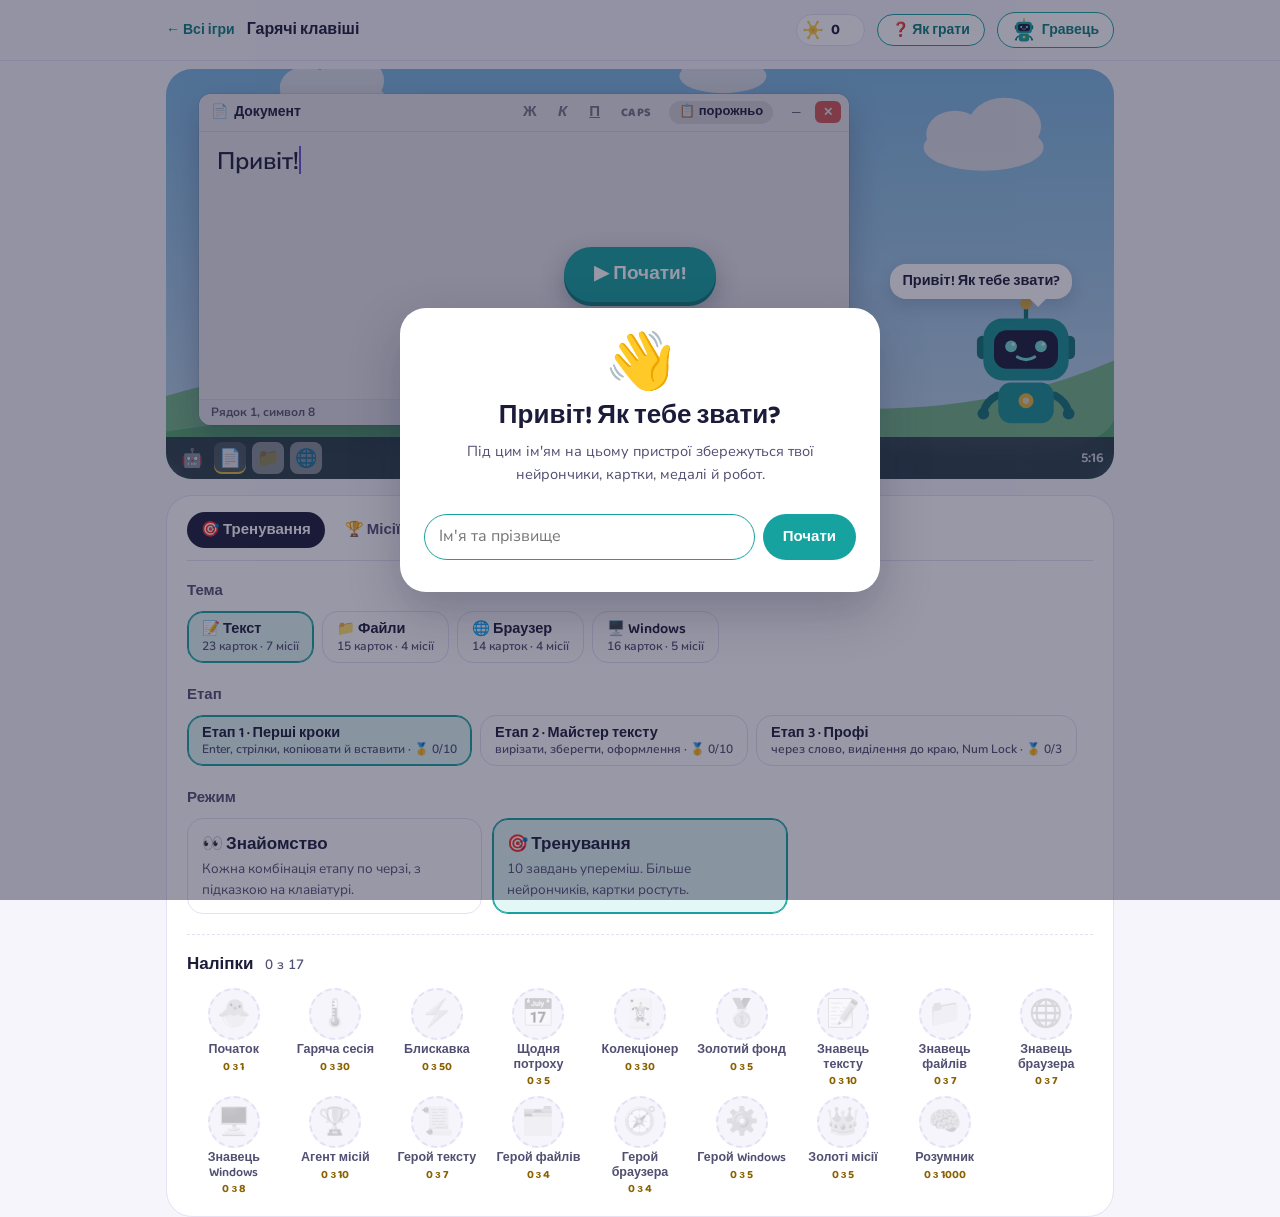
==== commit c102efa5: "Call the catalog link Всі ігри Co-Authored-By: Claude Opus 5.5 <noreply@anthropic.com>" ====
--- a/index.html
+++ b/index.html
@@ -8,6 +8,7 @@
 <link rel="manifest" href="manifest.webmanifest">
 <link rel="icon" type="image/png" href="icons/icon-192.png">
 <meta name="theme-color" content="#16A3A0">
+<script src="/lock.js"></script>   <!-- замок «лише на уроці» з каталогу; у грі з архіву його немає, і вона відкривається як завжди -->
 <style>
   :root{
     --bg:#F6F5FB; --ink:#1B1B3A; --ink-soft:#514F72; --surface:#FFFFFF; --line:#E4E1F5;
@@ -557,7 +558,7 @@
 <body>
 
 <div class="topbar"><div class="topbar-inner">
-  <a class="back-link" href="https://cyrilreyda.github.io/">← Інформатика в 131-й</a>
+  <a class="back-link" href="https://cyrilreyda.github.io/">← Всі ігри</a>
   <a class="game-title" href="#" id="homeLink" title="До меню гри">Гарячі клавіші</a>
   <div class="neuron-counter" title="Нейрончики — твій досвід. За них відкриваються шпалери, робот-помічник, теми й місії.">
     <span id="neuronIco"></span><span id="neuronCount">0</span>
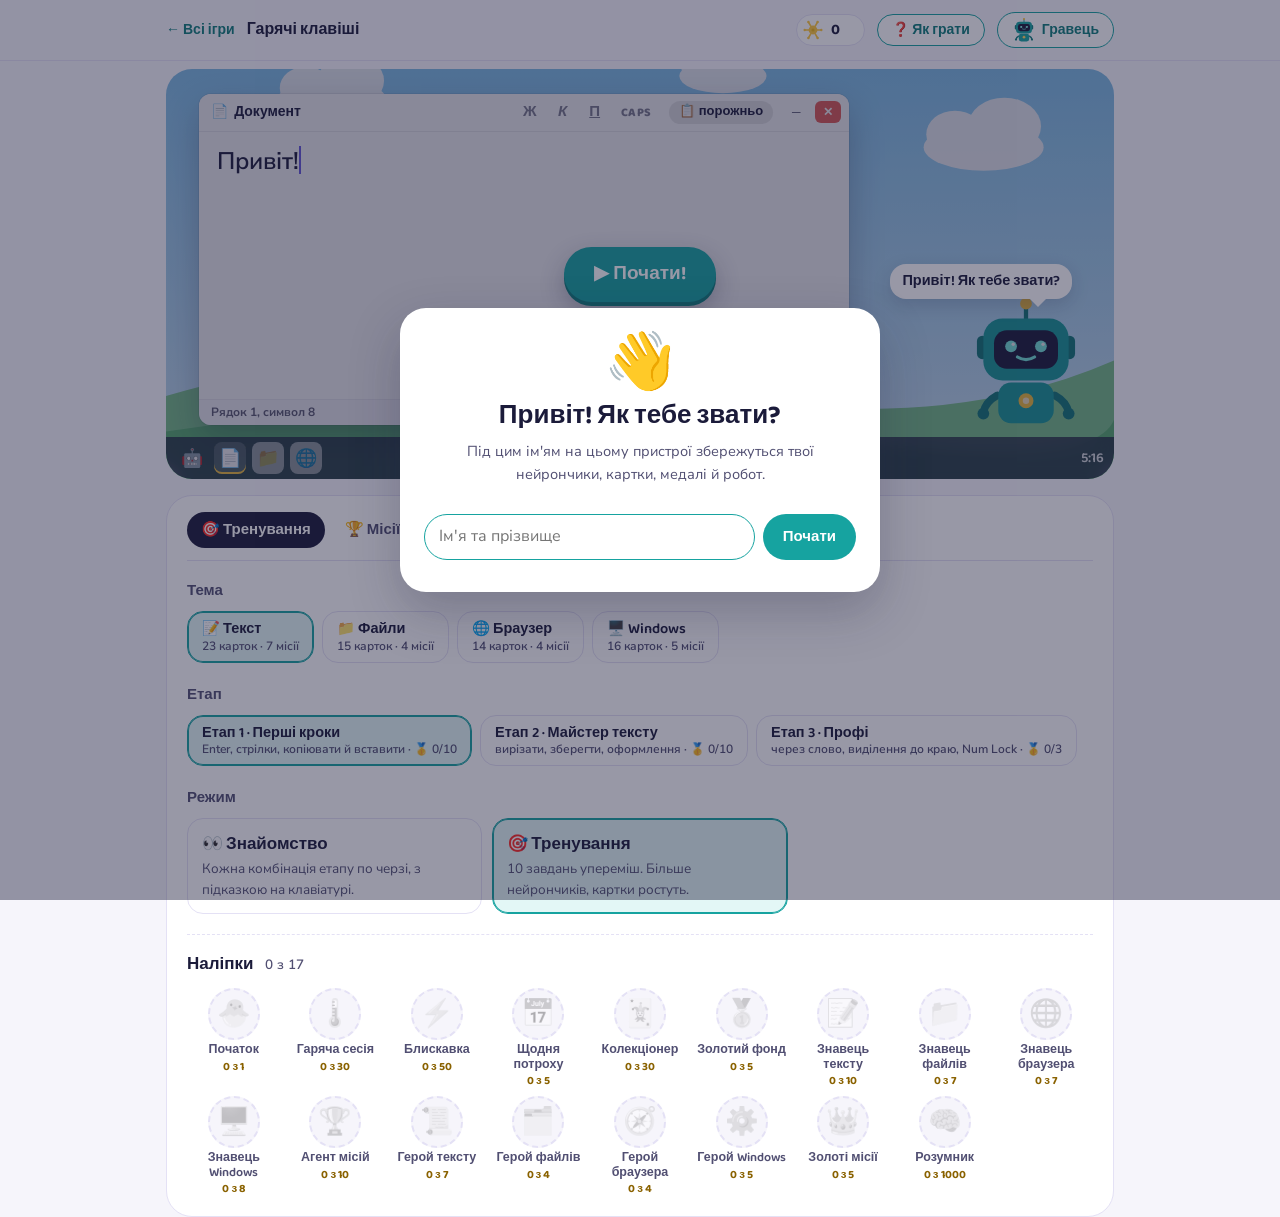
==== commit 55ae8bbd: "Open «Мої ігри» from the avatar A completed round (not a failed mission) calls Account.played(); the" ====
--- a/index.html
+++ b/index.html
@@ -9,6 +9,7 @@
 <link rel="icon" type="image/png" href="icons/icon-192.png">
 <meta name="theme-color" content="#16A3A0">
 <script src="/lock.js"></script>   <!-- замок «лише на уроці» з каталогу; у грі з архіву його немає, і вона відкривається як завжди -->
+<script src="/account.js"></script>   <!-- спільний акаунт учня з каталогу; без нього гра питає ім'я, як раніше -->
 <style>
   :root{
     --bg:#F6F5FB; --ink:#1B1B3A; --ink-soft:#514F72; --surface:#FFFFFF; --line:#E4E1F5;
@@ -384,6 +385,7 @@
   .prof-foot .share-ico{position:static;}   /* «поділитися» — унизу праворуч, поруч із «скинути мій прогрес» */
   .win.prof h2{text-align:center; font-size:24px;}
   .prof-avatar{position:relative; width:150px; margin:0 auto 6px; padding:16px 26px 8px; border-radius:var(--radius-l); background:linear-gradient(180deg, #E3F7F6, #F6F5FB);}
+  .prof-games{margin:-2px 0 8px; text-align:center;}   /* «🏅 Мої ігри» під аватаром — лише з акаунтом сайту */
   .prof-avatar svg{display:block; width:100%; height:auto; overflow:visible;}
   .prof-avatar .badge-ico{position:absolute; top:-8px; right:-10px; width:52px; height:52px;}
   .prof-stats{display:flex; justify-content:center; flex-wrap:wrap; gap:6px 16px; margin:4px 0 6px; font-size:14px; color:var(--ink-soft);}
@@ -671,9 +673,10 @@
   <div class="win prof" role="dialog" aria-labelledby="profTitle">
     <button class="prof-close" id="profClose" type="button" title="Закрити вікно" aria-label="Закрити вікно">✕</button>
     <div class="prof-avatar" id="profAvatar"></div>
+    <div class="prof-games" id="profGames" hidden><button class="link-btn" id="profGamesBtn" type="button">🏅 Мої ігри</button></div>
     <h2 id="profTitle"></h2>
     <div class="prof-stats" id="profStats"></div>
-    <h3>Гравці на цьому пристрої</h3>
+    <h3 id="playersTitle">Гравці на цьому пристрої</h3>
     <div class="players" id="playerList"></div>
     <form class="field" id="addForm">
       <input id="addInput" maxlength="24" placeholder="Ім'я нового гравця" autocomplete="off">
@@ -1589,7 +1592,15 @@
 const newProfile = () => ({ neurons:0, tasks:0, rounds:0, cards:{}, missions:{}, ach:newAch(), stickers:{}, since:today(), settings:{ ...DEFAULT_SETTINGS } });
 let store = { current:null, players:{} };
 try{ const s = JSON.parse(localStorage.getItem(STORE_KEY)); if(s && s.players) store = s; }catch(e){}
-function saveStore(){ if(player) try{ localStorage.setItem(STORE_KEY, JSON.stringify(store)); }catch(e){} }
+// Спільний акаунт (/account.js каталогу): учень входить один раз для всіх ігор, прогрес іде за ним на інші пристрої.
+// Тоді в store лише він сам, а гравці, що грали тут до акаунта (legacy), можуть забрати свій прогрес при першому вході
+const ACC = window.Account;
+const legacy = store;
+function saveStore(){
+  if(!player) return;
+  if(ACC){ ACC.save(STORE_KEY, profile); return; }
+  try{ localStorage.setItem(STORE_KEY, JSON.stringify(store)); }catch(e){}
+}
 
 let player = null;
 let profile = newProfile();
@@ -2563,7 +2574,7 @@
 }
 
 function startRound(mode, mission){
-  if(!player){ openNameModal(true); return; }
+  if(!player){ if(!ACC) openNameModal(true); return; }
   document.activeElement?.blur();
   if(!startMenu.hidden) toggleStartMenu(false);
   const topic = mission ? mission.topic : settings.topic;
@@ -2807,6 +2818,7 @@
     missionHTML = `<div class="mbox fail">${why === 'time' ? `⏱ Час вийшов: пройдено ${done} з ${r.tasks.length} кроків.` : `Точність ${acc}% — для цієї місії треба від ${r.mission.minAcc}%.`} Спробуй ще раз!</div>`;
   }
   if(!failed) profile.ach.done++;
+  if(!failed) ACC?.played();   // «Мої ігри» на сайті: ця гра зіграна (повтори account.js пропускає сам)
   saveStore();
   const earned = awardStickers();
   renderHUD(true);
@@ -3035,6 +3047,42 @@
   enterGame(n);
 });
 document.getElementById('nameCancel').addEventListener('click', ()=>nameOverlay.classList.remove('show'));
+
+// Акаунт: учень увійшов. Якщо в цій грі в нього ще нічого немає, а на пристрої є гравці з часів до акаунта,
+// пропонуємо забрати свій прогрес (забраний гравець зникає зі списку, щоб його не забрав ще хтось)
+function enterAccount(){
+  const me = ACC.user.label, saved = ACC.get(STORE_KEY);
+  // Збережене може бути неповним (напр. лише нейрончики й наліпки): бракуючі поля беремо з нового профілю
+  const begin = p=>{ store = { current:me, players:{ [me]:{ ...newProfile(), ...p } } }; enterGame(me); };
+  const names = Object.keys(legacy.players);
+  if(saved || ACC.user.guest || !names.length){ begin(saved); return; }
+  nameRequired = true;
+  document.getElementById('nameTitle').textContent = 'Ти вже грав на цьому пристрої?';
+  nameOverlay.querySelector('.sub').textContent = 'Обери своє ім\'я, щоб забрати свої нейрончики, картки, медалі й робота.';
+  document.getElementById('nameForm').hidden = true;
+  document.getElementById('nameCancel').hidden = true;
+  const known = document.getElementById('knownPlayers');
+  known.innerHTML = names.map(n=>`<button type="button" class="chip-btn" data-n="${esc(n)}">👤 ${esc(n)}</button>`).join('') +
+    `<button type="button" class="btn btn-ghost btn-small" data-new style="width:100%">Ні, почати спочатку</button>`;
+  known.querySelectorAll('[data-n]').forEach(b=>b.addEventListener('click', ()=>{
+    const p = legacy.players[b.dataset.n];
+    delete legacy.players[b.dataset.n];
+    if(legacy.current === b.dataset.n) legacy.current = null;
+    try{ localStorage.setItem(STORE_KEY, JSON.stringify(legacy)); }catch(e){}
+    begin(p);
+  }));
+  known.querySelector('[data-new]').addEventListener('click', ()=>begin(null));
+  nameOverlay.classList.add('show');
+}
+// Дані змінилися з іншого пристрою (account.js уже звів їх із цими): підхоплюємо, не перериваючи гру
+ACC?.on('update', key=>{
+  if(!player || key !== STORE_KEY) return;
+  Object.assign(profile, ACC.get(STORE_KEY));
+  profile.settings = settings = { ...DEFAULT_SETTINGS, ...profile.settings };
+  renderHUD();
+  renderPlayerBtn();
+});
+
 function enterGame(name){
   loadPlayer(name);
   nameOverlay.classList.remove('show');
@@ -3055,6 +3103,10 @@
     `<button type="button" class="share-ico" data-url="${esc(makeShareLink())}" title="Поділитися досягненнями">${LINK_ICON}</button>`;
   bindLinkButtons(document.getElementById('profShare'));
   document.getElementById('profAvatar').innerHTML = robotSVG(settings.color, settings.acc, 'happy') + badgeHTML(settings.badge);
+  // «Мої ігри» (усі ігри сайту й наліпки за них) відкриває клік на аватар або кнопку під ним — лише з акаунтом сайту
+  const games = !!ACC?.user, av = document.getElementById('profAvatar');
+  av.style.cursor = games ? 'pointer' : ''; av.title = games ? 'Мої ігри' : '';
+  document.getElementById('profGames').hidden = !games;
   document.getElementById('profTitle').textContent = player;
   const lv = [0,0,0,0]; CARDS.forEach(c=>lv[cardLevel(profile.cards[c.id])]++);
   document.getElementById('profStats').innerHTML =
@@ -3062,6 +3114,15 @@
     `<span>картки 🥇<b>${lv[3]}</b> 🥈<b>${lv[2]}</b> 🥉<b>${lv[1]}</b></span><span>місій <b>${MISSIONS.filter(m=>profile.missions[m.id]).length}/${MISSIONS.length}</b></span>` +
     `<span>наліпок <b>${STICKERS.filter(st=>profile.stickers[st.id]).length}/${STICKERS.length}</b></span>`;
   const list = document.getElementById('playerList');
+  if(ACC){
+    const u = ACC.user;
+    document.getElementById('playersTitle').textContent = 'Вхід';
+    document.getElementById('addForm').hidden = true;
+    list.innerHTML = `<div class="pl-row me">${miniBot(settings)}<span class="pl-name">${esc(u.full)}<small>${u.guest ? 'граєш без входу: прогрес лише на цьому пристрої' : 'прогрес зберігається для всіх ігор і пристроїв'}</small></span>
+      <button type="button" class="btn btn-primary btn-small" id="logoutBtn">${u.guest ? 'Увійти' : 'Вийти'}</button></div>`;
+    document.getElementById('logoutBtn').addEventListener('click', ()=>ACC.logout());
+    return;
+  }
   const names = Object.keys(store.players).sort((a, b)=>a===player ? -1 : b===player ? 1 : a.localeCompare(b, 'uk'));
   list.innerHTML = names.map(n=>{
     const p = store.players[n], me = n === player;
@@ -3077,7 +3138,7 @@
   document.getElementById('addErr').textContent = '';
 }
 function openProfile(){
-  if(!player){ openNameModal(true); return; }
+  if(!player){ if(!ACC) openNameModal(true); return; }
   if(round) toSetup();
   renderProfile();
   profileOverlay.classList.add('show');
@@ -3106,6 +3167,9 @@
 });
 document.getElementById('playerBtn').addEventListener('click', openProfile);
 document.getElementById('profClose').addEventListener('click', ()=>profileOverlay.classList.remove('show'));
+const openGames = ()=>{ if(ACC?.user) ACC.showGames(); };
+document.getElementById('profAvatar').addEventListener('click', openGames);
+document.getElementById('profGamesBtn').addEventListener('click', openGames);
 profileOverlay.addEventListener('click', e=>{ if(e.target === profileOverlay) profileOverlay.classList.remove('show'); });
 document.addEventListener('keydown', e=>{
   if(e.key !== 'Escape') return;
@@ -3280,6 +3344,7 @@
   startGame();
 }
 function startGame(){
+  if(ACC){ loadDefaults(); toSetup(); ACC.ready(enterAccount); return; }
   if(store.current && store.players[store.current]) enterGame(store.current);
   else { loadDefaults(); toSetup(); openNameModal(true); }
 }
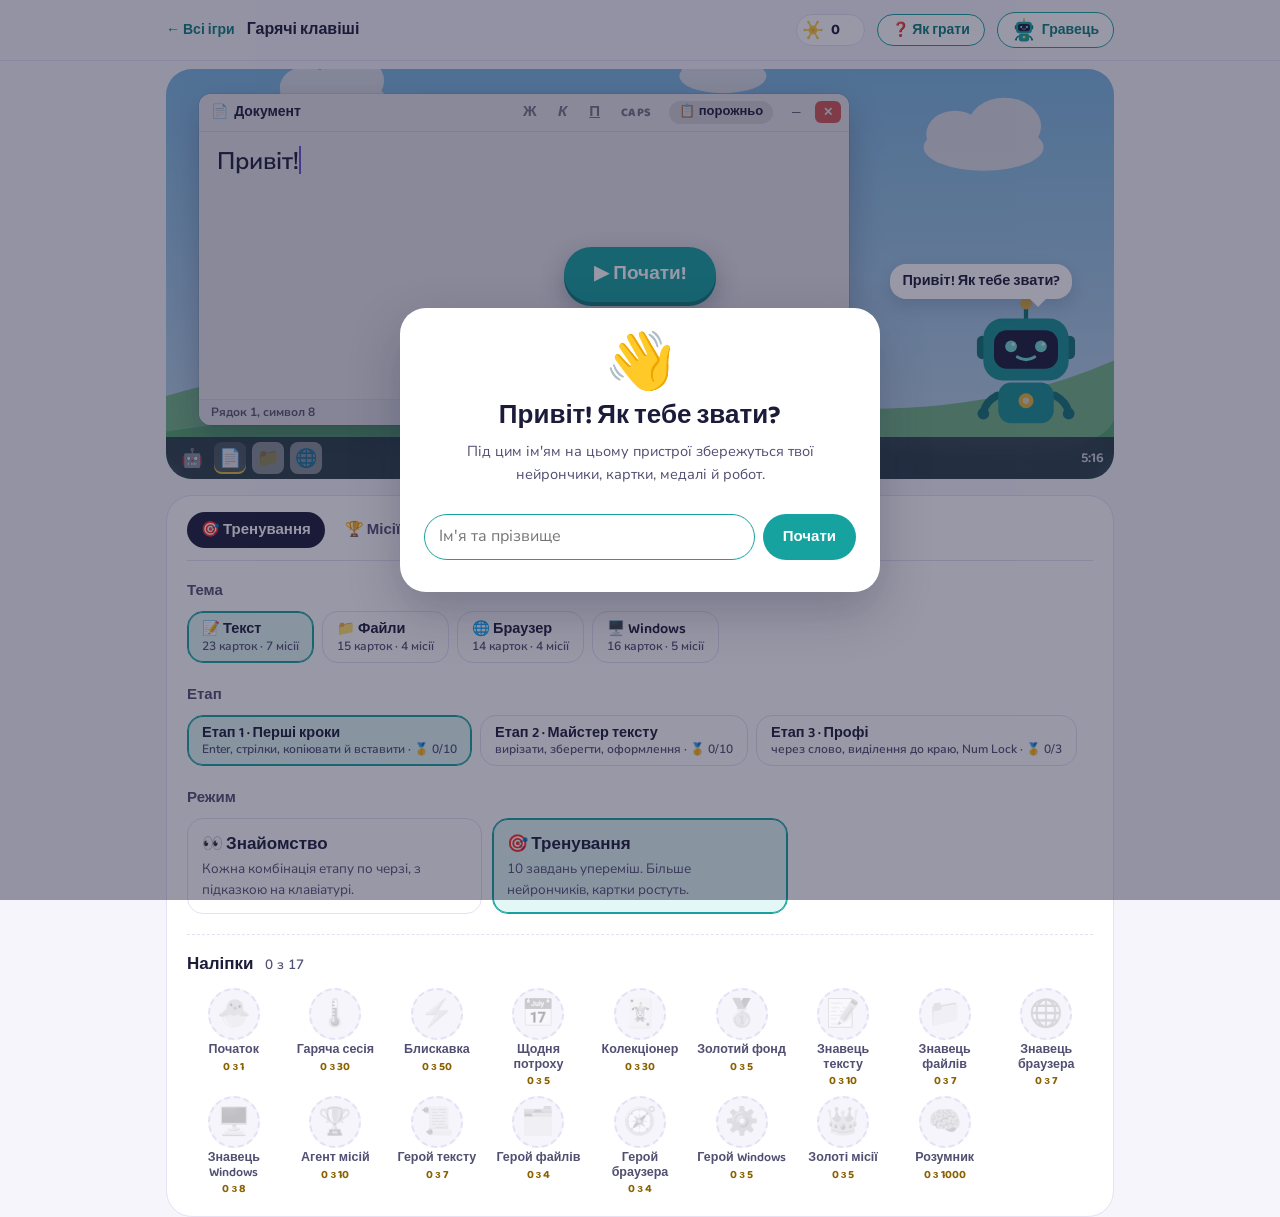
==== commit 748c6225: "Share the site sound switch in hot-keys Sound now follows the device-wide localStorage 'site-sound' " ====
--- a/index.html
+++ b/index.html
@@ -1629,8 +1629,19 @@
 }
 
 /* ================= Звук ================= */
+// Звук — один перемикач для всіх ігор сайту на цьому пристрої: 'off' — без звуку, інакше звук є.
+// Учням його не показуємо: вимикає вчитель адресою ?zvuk=tykho (вмикає ?zvuk=klas) або Ctrl+Alt+Z
+const SOUND_KEY = 'site-sound';
+let soundOn = true;
+try{ soundOn = localStorage.getItem(SOUND_KEY) !== 'off'; }catch(e){}
+function setSound(on){
+  soundOn = on;
+  try{ localStorage.setItem(SOUND_KEY, on ? 'on' : 'off'); }catch(e){}
+  showToast(on ? '🔊 Звук увімкнено' : '🔇 Без звуку');
+}
 let actx = null;
 function tone(freq, dur=0.12, type='sine', vol=0.07, delay=0){
+  if(!soundOn) return;
   try{
     actx = actx || new (window.AudioContext || window.webkitAudioContext)();
     const t = actx.currentTime + delay;
@@ -3376,6 +3387,22 @@
   else if(prof) showProfile(prof);
   else startGame();
 }
+// Прихований перемикач звуку (спільний для всіх ігор сайту): ?zvuk=klas або ?zvuk=tykho (параметр одразу зникає з адреси) чи Ctrl+Alt+Z
+{
+  const q = new URLSearchParams(location.search), z = q.get('zvuk');
+  if(z === 'klas' || z === 'tykho'){
+    q.delete('zvuk');
+    history.replaceState(null, '', location.pathname + (q.toString() ? '?' + q : '') + location.hash);
+    setSound(z === 'klas');
+  }
+}
+// Ctrl+Alt+Z ловимо на window у фазі перехоплення — раніше за перехоплення клавіш гри на document — і далі не пускаємо:
+// у завданні вона не зарахується як помилка й не сплутається з Ctrl+Z
+window.addEventListener('keydown', e=>{
+  if(!(e.ctrlKey && e.altKey && !e.shiftKey && !e.metaKey && e.code === 'KeyZ')) return;
+  e.preventDefault(); e.stopPropagation();
+  if(!e.repeat) setSound(!soundOn);
+}, true);
 route();
 // Офлайн-режим: службовий скрипт зберігає гру в браузері (працює лише з адреси http/https, не з файлу)
 if('serviceWorker' in navigator && /^https?:$/.test(location.protocol)) navigator.serviceWorker.register('sw.js').catch(()=>{});
